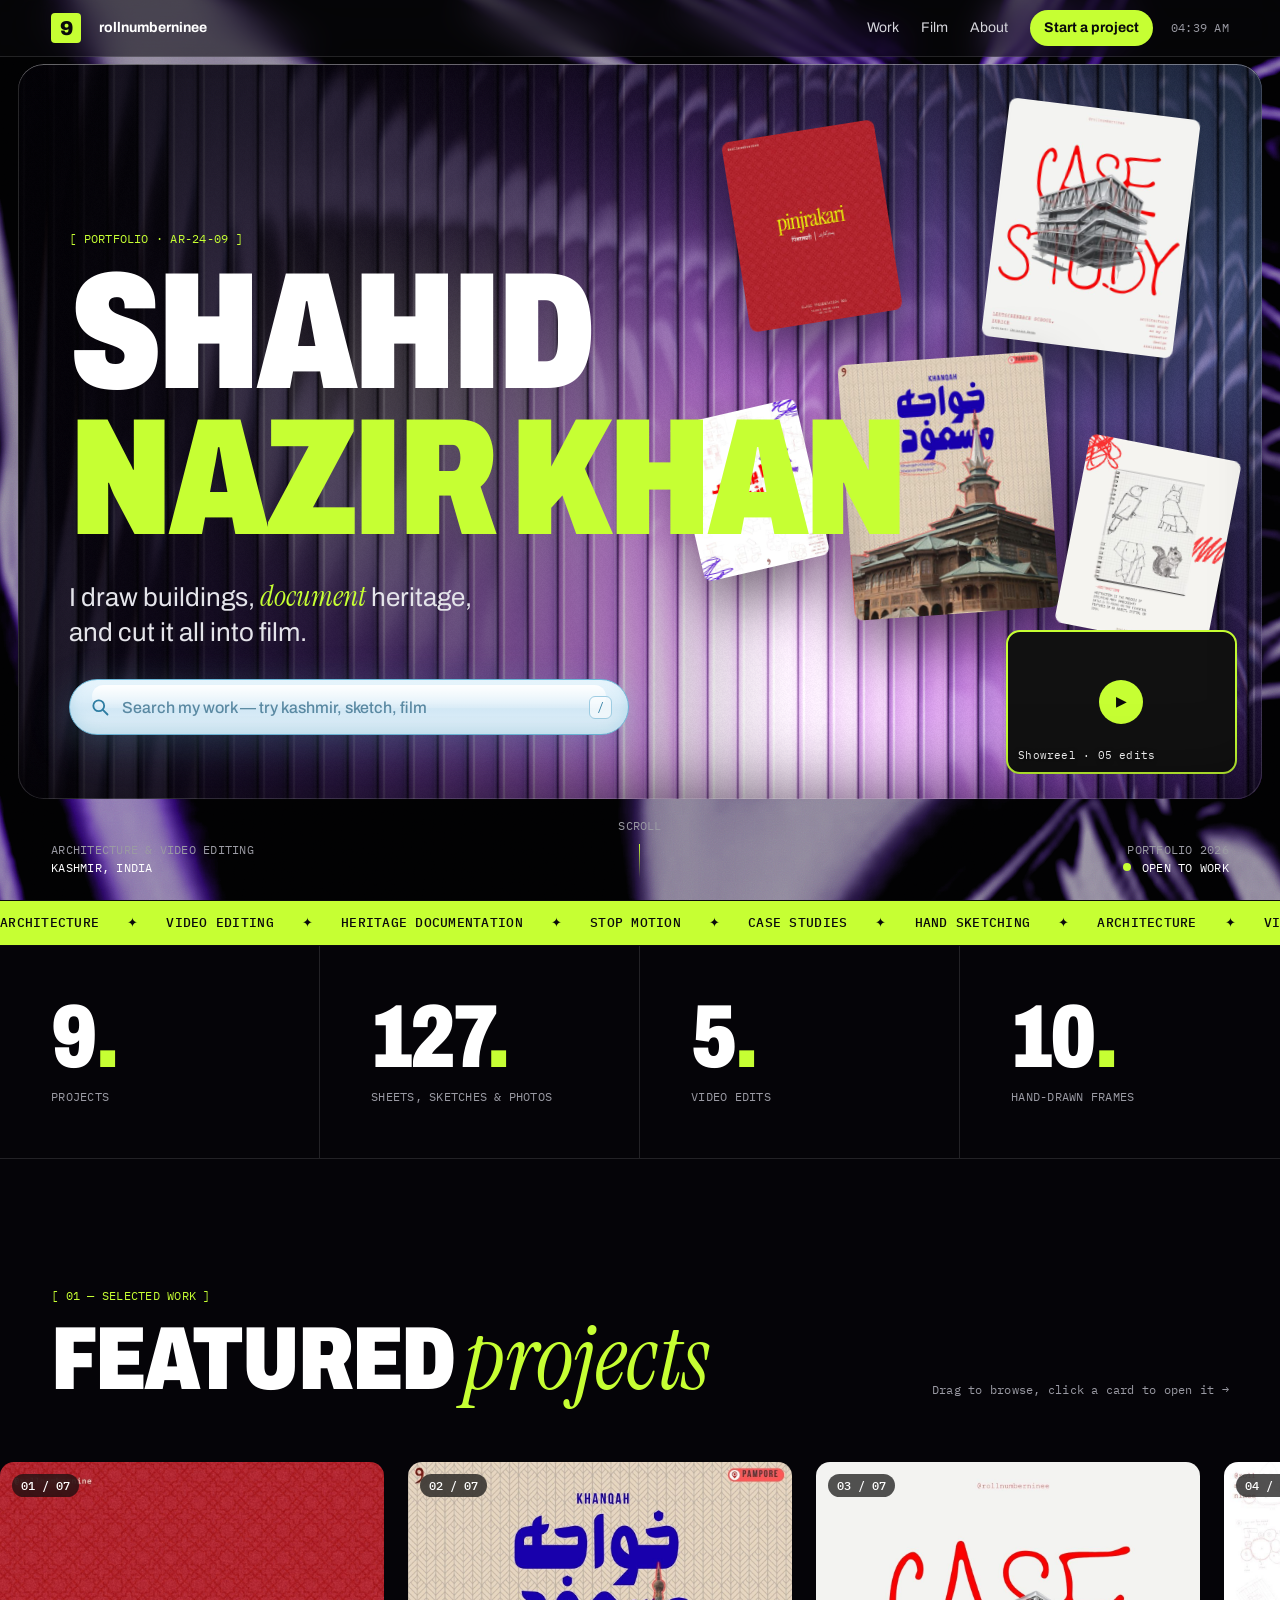
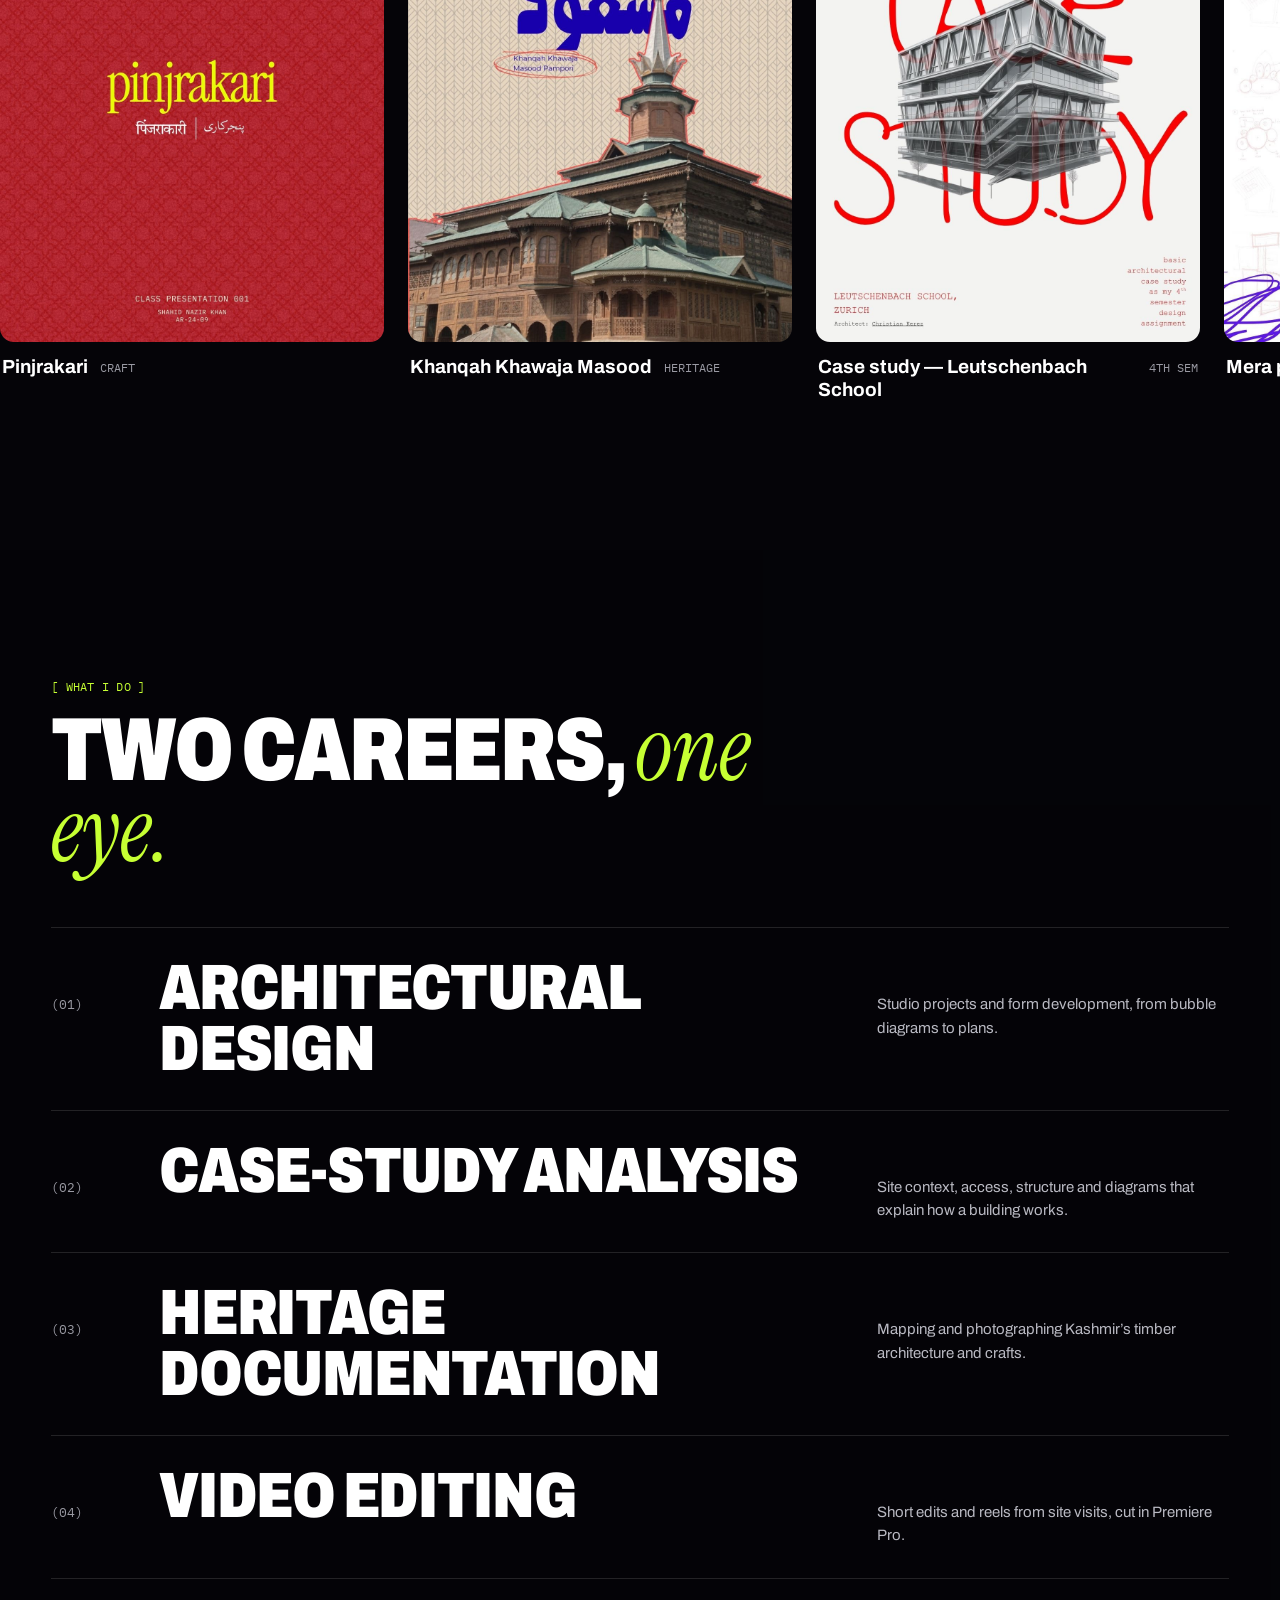
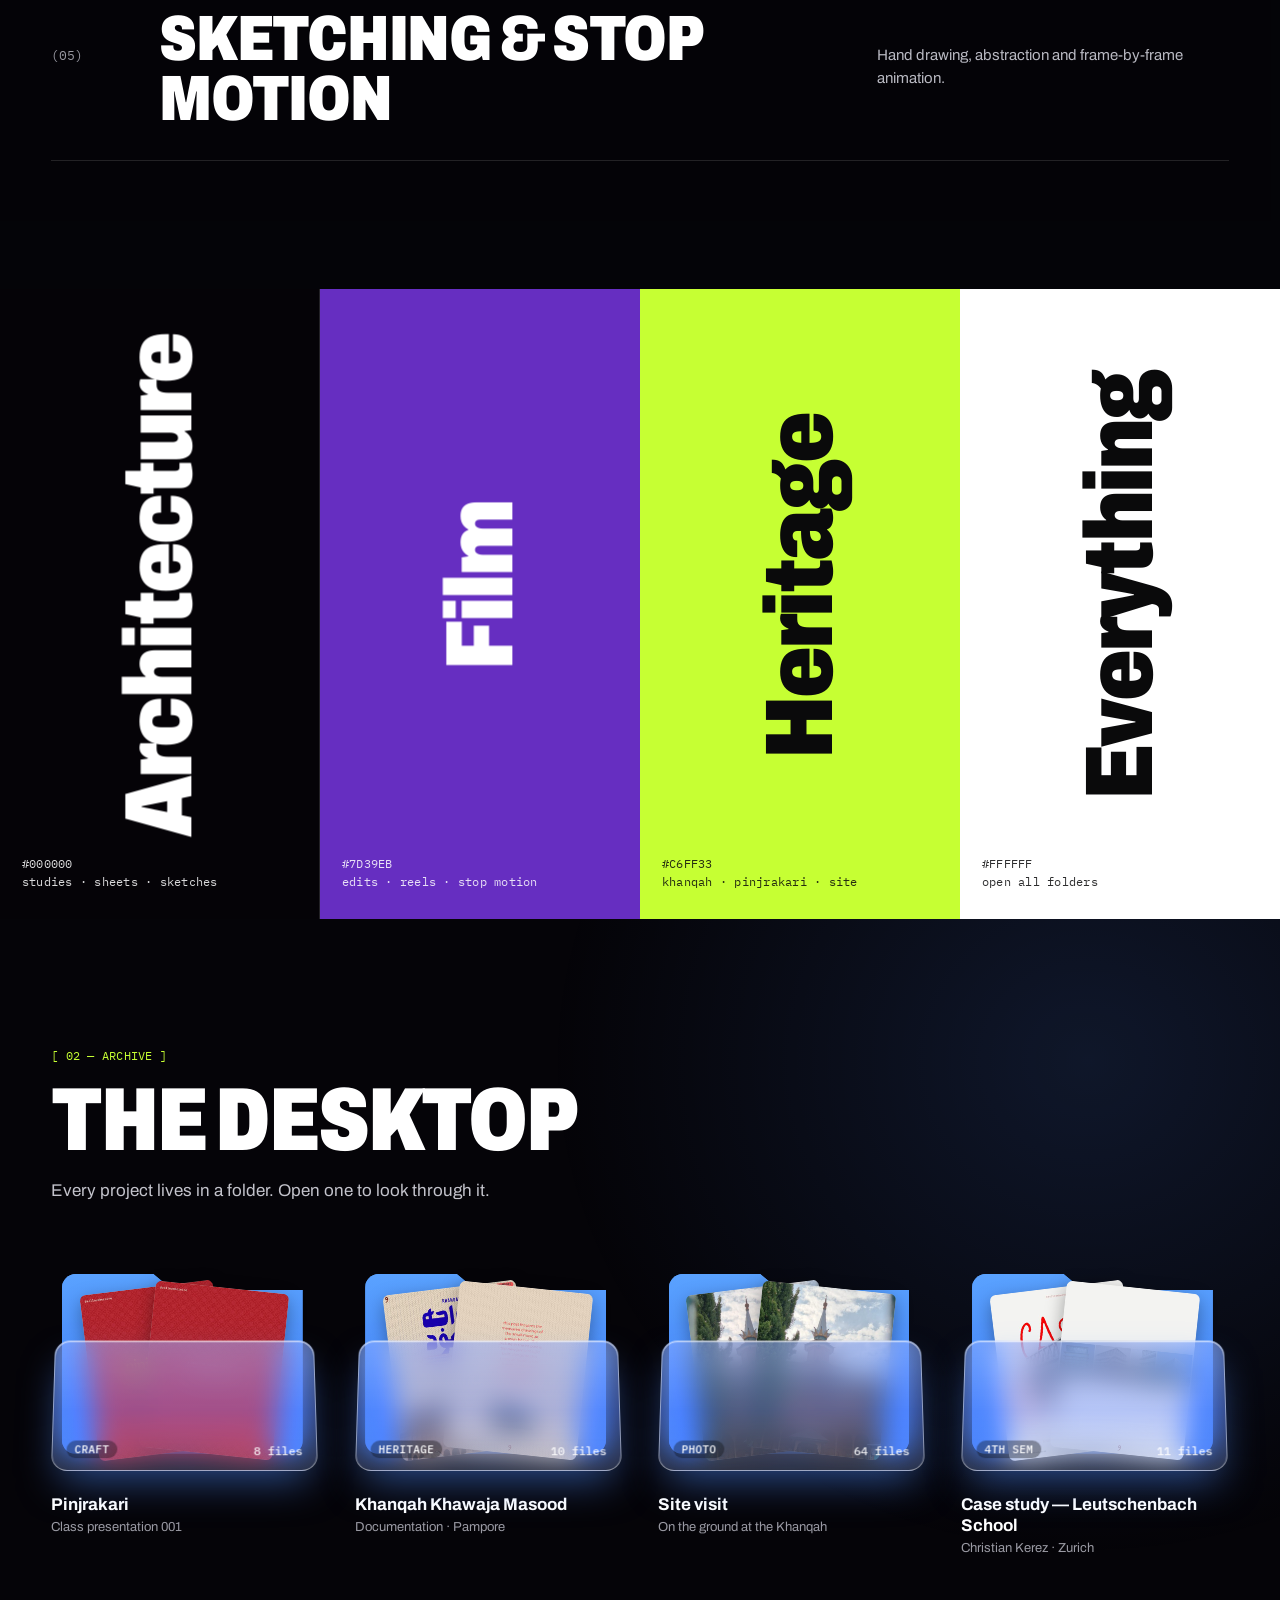
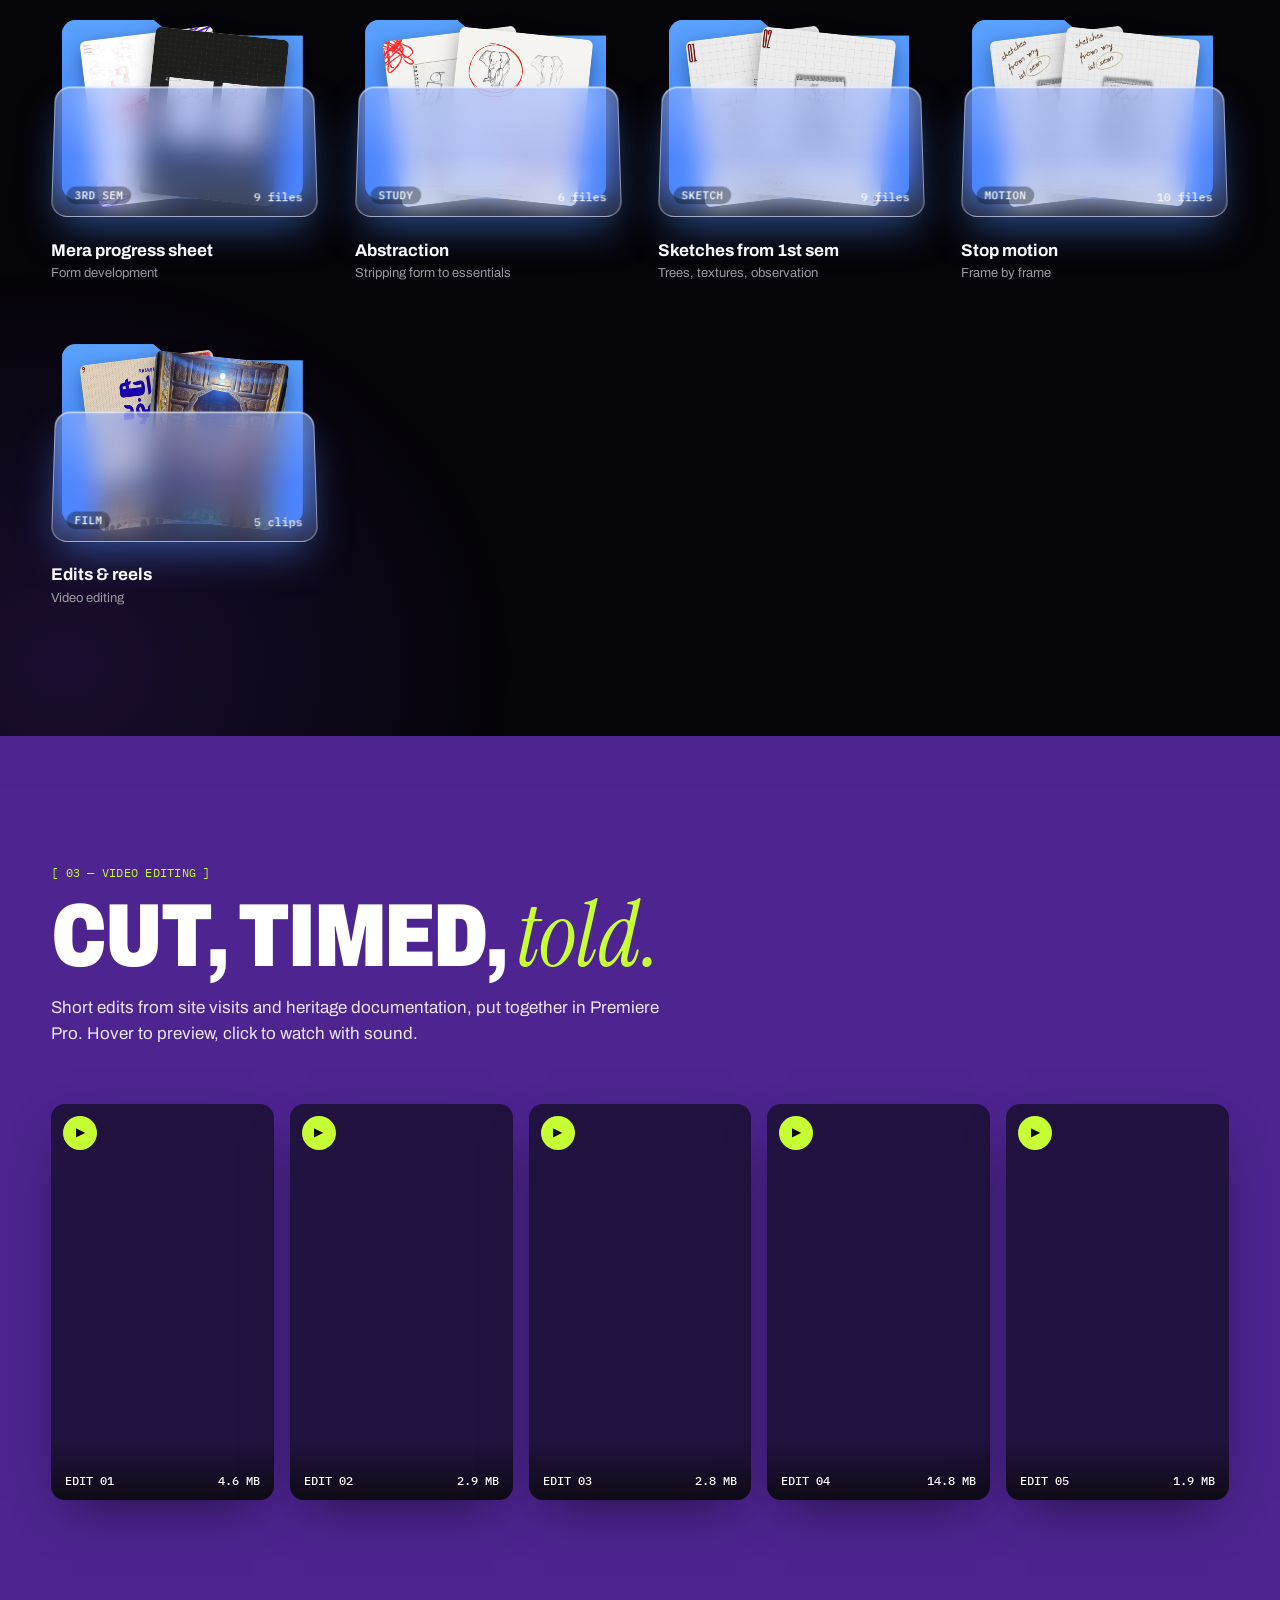
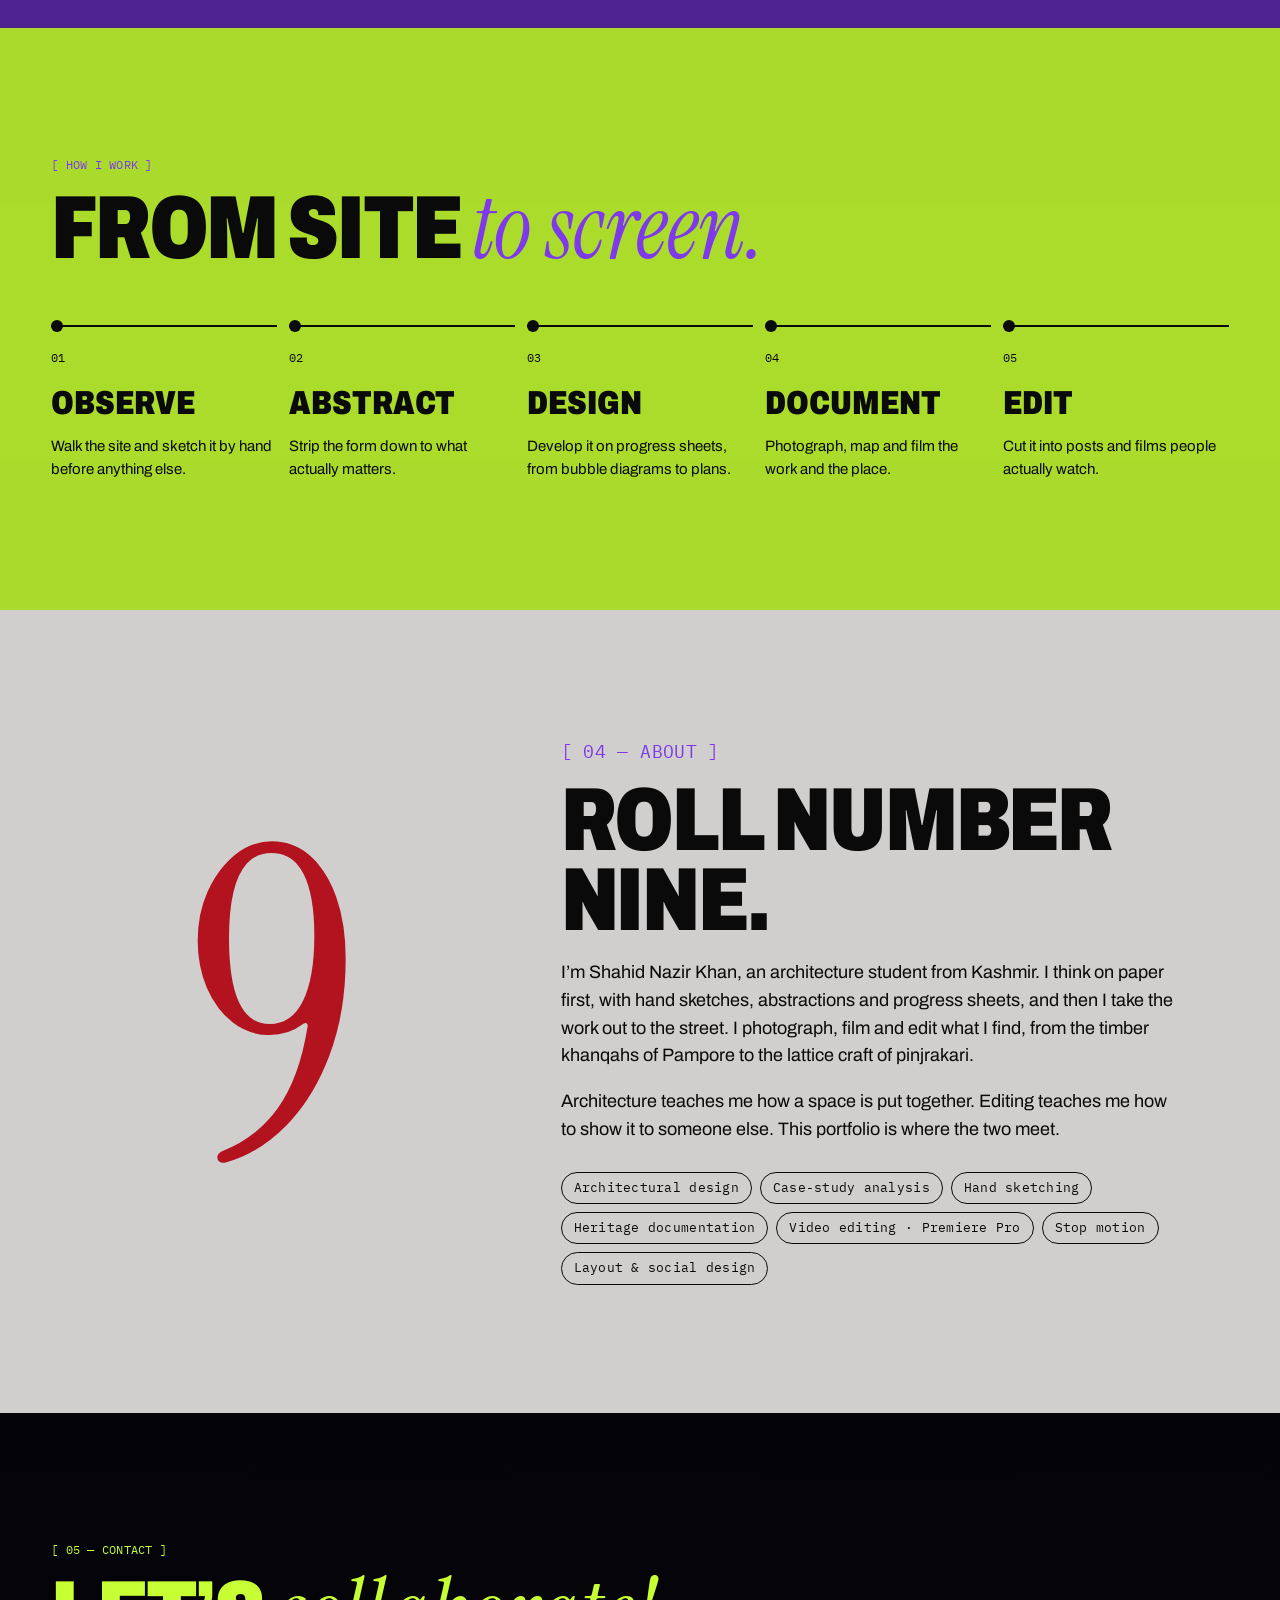
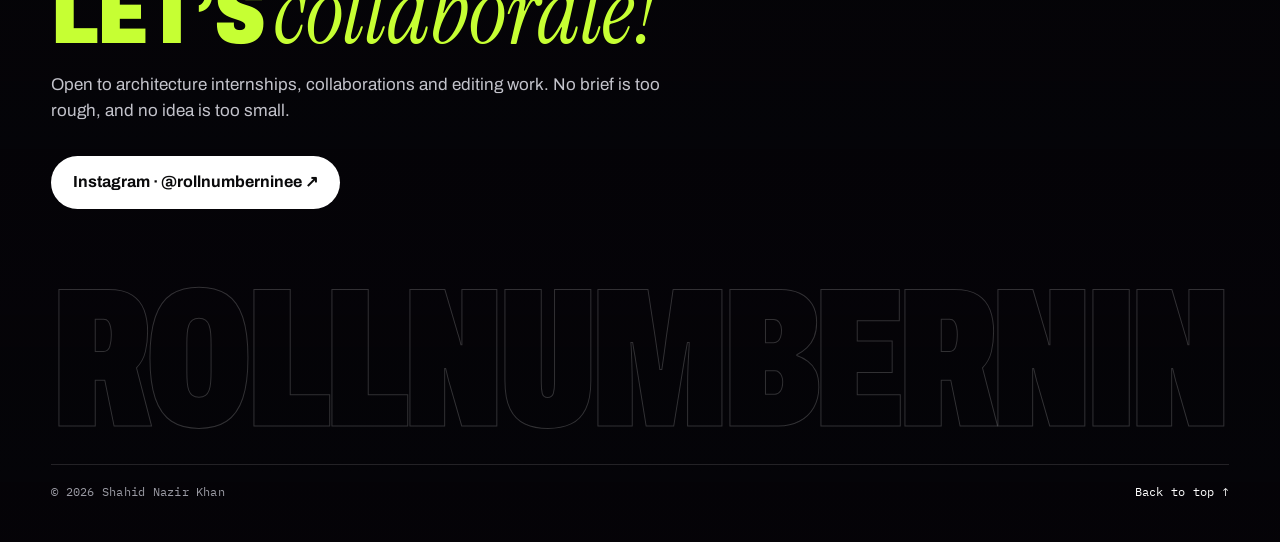
==== index.html @ 913fc624 "Site-wide black plastic background, palette-graded, blurs on scroll; refracted in hero glass" ====
<!doctype html>
<html lang="en">
<head>
<meta charset="utf-8">
<meta name="viewport" content="width=device-width, initial-scale=1, viewport-fit=cover">
<title>Shahid Nazir Khan — Architecture &amp; Film</title>
<meta name="description" content="Portfolio of Shahid Nazir Khan (@rollnumberninee): architecture student and video editor from Kashmir.">
<link rel="preconnect" href="https://fonts.googleapis.com">
<link rel="preconnect" href="https://fonts.gstatic.com" crossorigin>
<link href="https://fonts.googleapis.com/css2?family=Archivo:wdth,wght@62..125,400..900&family=IBM+Plex+Mono:wght@400;500&family=Instrument+Serif:ital@0;1&display=swap" rel="stylesheet">
<link rel="stylesheet" href="styles.css">
</head>
<body>

<!-- fixed site background: black plastic texture, sharp at the top, blurred as you scroll -->
<div class="site-bg" aria-hidden="true">
  <div class="bg-layer bg-sharp"></div>
  <div class="bg-layer bg-soft"></div>
  <div class="bg-tint"></div>
  <div class="bg-dim"></div>
  <div class="bg-grain"></div>
</div>

<!-- ───────── menubar ───────── -->
<header class="menubar">
  <a href="#top" class="mark" aria-label="Home">9</a>
  <span class="menubar-name">rollnumberninee</span>
  <nav>
    <a href="#selected" class="roll" data-t="Work"><span>Work</span></a>
    <a href="#film" class="roll" data-t="Film"><span>Film</span></a>
    <a href="#about" class="roll" data-t="About"><span>About</span></a>
    <a href="#contact" class="cta">Start a project</a>
  </nav>
  <span class="menubar-clock mono" id="clock" aria-hidden="true"></span>
</header>

<!-- ───────── hero ───────── -->
<section class="hero" id="top">
  <div class="hero-frame">
    <canvas class="hero-glass" id="glass" aria-hidden="true"></canvas>
    <div class="hero-shade"></div>

    <!-- floating work, after studio loop's collage -->
    <div class="floaters" id="floaters" aria-hidden="true">
      <img class="fl fl-1" data-depth="18" src="assets/pinjrakari/pinjrakari-01-t.jpg" alt="">
      <img class="fl fl-2" data-depth="32" src="assets/casestudy/casestudy-01-t.jpg" alt="">
      <img class="fl fl-3" data-depth="12" src="assets/khanqah/khanqah-01-t.jpg" alt="">
      <img class="fl fl-4" data-depth="26" src="assets/abstraction/abstraction-01-t.jpg" alt="">
      <img class="fl fl-5" data-depth="40" src="assets/progress/progress-01-t.jpg" alt="">
    </div>

    <div class="hero-inner">
      <p class="mono kicker">[ Portfolio · AR-24-09 ]</p>
      <h1 class="hero-name">
        <span class="line"><span>Shahid</span></span>
        <span class="line"><span>Nazir Khan</span></span>
      </h1>
      <p class="hero-role">
        I draw buildings, <em>document</em> heritage,<br>
        and cut it all into film.
      </p>
      <form class="search" id="search" role="search" autocomplete="off">
        <svg viewBox="0 0 24 24" aria-hidden="true"><circle cx="10.5" cy="10.5" r="6.5"/><path d="M15.5 15.5 21 21"/></svg>
        <input id="q" type="search" placeholder="Search my work — try kashmir, sketch, film" aria-label="Search projects">
        <kbd class="mono">/</kbd>
      </form>
    </div>

    <!-- showreel card, after daylight's hero video thumb -->
    <button class="showreel" id="showreel" aria-label="Play showreel">
      <video src="assets/video/reel-01.mp4#t=1" muted loop playsinline autoplay preload="metadata"></video>
      <span class="showreel-play">▶</span>
      <span class="showreel-label mono">Showreel · 05 edits</span>
    </button>
  </div>

  <!-- meta row, after hadiya's hero footer -->
  <div class="hero-meta mono">
    <div><span class="dim">Architecture &amp; video editing</span><br>Kashmir, India</div>
    <a href="#selected" class="scroll-line"><span>Scroll</span><i></i></a>
    <div class="right"><span class="dim">Portfolio 2026</span><br><b class="dot"></b> Open to work</div>
  </div>
</section>

<div class="ticker" aria-hidden="true">
  <div class="ticker-track mono">
    <span>Architecture</span><i>✦</i><span>Video editing</span><i>✦</i><span>Heritage documentation</span><i>✦</i><span>Stop motion</span><i>✦</i><span>Case studies</span><i>✦</i><span>Hand sketching</span><i>✦</i>
    <span>Architecture</span><i>✦</i><span>Video editing</span><i>✦</i><span>Heritage documentation</span><i>✦</i><span>Stop motion</span><i>✦</i><span>Case studies</span><i>✦</i><span>Hand sketching</span><i>✦</i>
  </div>
</div>

<!-- ───────── stats ───────── -->
<section class="stats" aria-label="In numbers">
  <div class="stat reveal"><b class="count" data-to="projects">0</b><span class="mono">projects</span></div>
  <div class="stat reveal"><b class="count" data-to="images">0</b><span class="mono">sheets, sketches &amp; photos</span></div>
  <div class="stat reveal"><b class="count" data-to="reels">0</b><span class="mono">video edits</span></div>
  <div class="stat reveal"><b class="count" data-to="frames">0</b><span class="mono">hand-drawn frames</span></div>
</section>

<!-- ───────── selected work (drag carousel) ───────── -->
<section class="selected" id="selected">
  <div class="section-head row">
    <div>
      <p class="mono kicker">[ 01 — Selected work ]</p>
      <h2>Featured <em>projects</em></h2>
    </div>
    <p class="mono hint">Drag to browse, click a card to open it →</p>
  </div>
  <div class="rail" id="rail"></div>
</section>

<!-- ───────── services (numbered list) ───────── -->
<section class="services" id="services">
  <div class="section-head">
    <p class="mono kicker">[ What I do ]</p>
    <h2>Two careers, <em>one eye.</em></h2>
  </div>
  <ol class="svc" id="svc"></ol>
  <img class="svc-preview" id="svcPreview" alt="" aria-hidden="true">
</section>

<!-- ───────── disciplines (palette band) ───────── -->
<section class="bands" aria-label="Browse by discipline">
  <button class="band band-black" data-filter="architecture">
    <span class="band-word">Architecture</span>
    <span class="band-meta mono">#000000<br>studies · sheets · sketches</span>
  </button>
  <button class="band band-violet" data-filter="film">
    <span class="band-word">Film</span>
    <span class="band-meta mono">#7D39EB<br>edits · reels · stop motion</span>
  </button>
  <button class="band band-lime" data-filter="kashmir">
    <span class="band-word">Heritage</span>
    <span class="band-meta mono">#C6FF33<br>khanqah · pinjrakari · site</span>
  </button>
  <button class="band band-white" data-filter="">
    <span class="band-word">Everything</span>
    <span class="band-meta mono">#FFFFFF<br>open all folders</span>
  </button>
</section>

<!-- ───────── work desktop ───────── -->
<section class="work" id="work">
  <div class="section-head">
    <p class="mono kicker">[ 02 — Archive ]</p>
    <h2>The desktop</h2>
    <p class="section-sub">Every project lives in a folder. Open one to look through it.</p>
    <p class="mono filter-state" id="filterState" hidden></p>
  </div>
  <div class="desktop" id="desktop"></div>
  <p class="empty mono" id="empty" hidden>No folder by that name. Try “kashmir”, “sketch” or “film”.</p>
</section>

<!-- ───────── film ───────── -->
<section class="film" id="film">
  <div class="section-head">
    <p class="mono kicker">[ 03 — Video editing ]</p>
    <h2>Cut, timed, <em>told.</em></h2>
    <p class="section-sub">Short edits from site visits and heritage documentation, put together in Premiere Pro. Hover to preview, click to watch with sound.</p>
  </div>
  <div class="reels" id="reels"></div>
</section>

<!-- ───────── process ───────── -->
<section class="process" aria-label="Process">
  <div class="section-head">
    <p class="mono kicker">[ How I work ]</p>
    <h2>From site <em>to screen.</em></h2>
  </div>
  <ol class="steps">
    <li class="reveal"><span class="mono">01</span><b>Observe</b><p>Walk the site and sketch it by hand before anything else.</p></li>
    <li class="reveal"><span class="mono">02</span><b>Abstract</b><p>Strip the form down to what actually matters.</p></li>
    <li class="reveal"><span class="mono">03</span><b>Design</b><p>Develop it on progress sheets, from bubble diagrams to plans.</p></li>
    <li class="reveal"><span class="mono">04</span><b>Document</b><p>Photograph, map and film the work and the place.</p></li>
    <li class="reveal"><span class="mono">05</span><b>Edit</b><p>Cut it into posts and films people actually watch.</p></li>
  </ol>
</section>

<!-- ───────── about ───────── -->
<section class="about" id="about">
  <div class="about-num" aria-hidden="true">9</div>
  <div class="about-body">
    <p class="mono kicker">[ 04 — About ]</p>
    <h2>Roll number nine.</h2>
    <p>I’m Shahid Nazir Khan, an architecture student from Kashmir. I think on paper first, with hand sketches, abstractions and progress sheets, and then I take the work out to the street. I photograph, film and edit what I find, from the timber khanqahs of Pampore to the lattice craft of pinjrakari.</p>
    <p>Architecture teaches me how a space is put together. Editing teaches me how to show it to someone else. This portfolio is where the two meet.</p>
    <ul class="skills mono">
      <li>Architectural design</li>
      <li>Case-study analysis</li>
      <li>Hand sketching</li>
      <li>Heritage documentation</li>
      <li>Video editing · Premiere Pro</li>
      <li>Stop motion</li>
      <li>Layout &amp; social design</li>
    </ul>
  </div>
</section>

<!-- ───────── contact ───────── -->
<footer class="contact" id="contact">
  <p class="mono kicker">[ 05 — Contact ]</p>
  <h2>Let’s <em>collaborate!</em></h2>
  <p class="section-sub">Open to architecture internships, collaborations and editing work. No brief is too rough, and no idea is too small.</p>
  <div class="contact-links">
    <a class="pill" href="https://instagram.com/rollnumberninee" target="_blank" rel="noopener">Instagram · @rollnumberninee ↗</a>
    <!-- add more, e.g. <a class="pill" href="mailto:you@example.com">you@example.com</a> -->
  </div>
  <div class="giant" aria-hidden="true">rollnumberninee</div>
  <div class="fine mono"><span>© <span id="year"></span> Shahid Nazir Khan</span><a href="#top">Back to top ↑</a></div>
</footer>

<!-- ───────── folder window ───────── -->
<div class="overlay" id="win" hidden>
  <div class="window" role="dialog" aria-modal="true" aria-labelledby="winTitle">
    <div class="titlebar">
      <span class="lights"><button class="light red" data-close aria-label="Close"></button><i class="light amber"></i><i class="light green"></i></span>
      <span class="mono path" id="winPath"></span>
      <button class="mono flip" id="flipBtn" hidden>▶ Play flipbook</button>
    </div>
    <div class="window-body">
      <header class="window-head">
        <h3 id="winTitle"></h3>
        <p id="winDesc"></p>
      </header>
      <div class="flipbook" id="flipbook" hidden><img alt=""></div>
      <div class="grid" id="winGrid"></div>
    </div>
  </div>
</div>

<!-- ───────── lightbox ───────── -->
<div class="lightbox" id="lb" hidden>
  <button class="lb-btn lb-close" data-close aria-label="Close">✕</button>
  <button class="lb-btn lb-prev" aria-label="Previous">←</button>
  <figure><div class="lb-media" id="lbMedia"></div><figcaption class="mono" id="lbCap"></figcaption></figure>
  <button class="lb-btn lb-next" aria-label="Next">→</button>
</div>

<script src="assets/manifest.js"></script>
<script src="app.js"></script>
<script src="cursor.js"></script>
<script src="assets/bg/plastic-tex.js"></script>
<script src="glass.js"></script>
</body>
</html>
---- styles.css ----
/* palette from the reference sheet: black · violet · lime · white */
:root {
  --black: #0a0a0b;
  --ink: #141416;
  --violet: #7d39eb;
  --violet-soft: #a77bff;
  --lime: #c6ff33;
  --white: #ffffff;
  --paper: #f3f2ef;
  --muted: #9a9aa3;
  --line: rgba(255, 255, 255, .12);
  --glass-blue: #4f8dff;

  --display: "Archivo", "Helvetica Neue", Arial, sans-serif;
  --mono: "IBM Plex Mono", ui-monospace, Consolas, monospace;
  --serif: "Instrument Serif", Georgia, serif;

  --gutter: clamp(16px, 4vw, 56px);
  color-scheme: dark;
}

* { box-sizing: border-box; }
html { scroll-behavior: smooth; }
body {
  margin: 0;
  background: #050408;
  color: var(--white);
  font: 16px/1.55 var(--display);
  -webkit-font-smoothing: antialiased;
}
img, video { max-width: 100%; display: block; }
a { color: inherit; }
button { font: inherit; color: inherit; cursor: pointer; }
[hidden] { display: none !important; }
.mono { font-family: var(--mono); letter-spacing: .02em; }
em { font-family: var(--serif); font-style: italic; font-weight: 400; }
:focus-visible { outline: 2px solid var(--lime); outline-offset: 3px; }

.kicker { font-size: 12px; text-transform: uppercase; color: var(--lime); margin: 0 0 14px; }

/* ── fixed site background ── */
.site-bg { position: fixed; inset: 0; z-index: -1; overflow: hidden; background: #050408; }
.bg-layer {
  position: absolute; inset: -48px;               /* bleed so the blur has no hard edges */
  background: url("assets/bg/plastic.jpg") center / cover no-repeat;
}
.bg-sharp { filter: grayscale(1) contrast(1.18) brightness(.8); }
.bg-soft {
  filter: grayscale(1) contrast(1.1) brightness(.68) blur(16px);
  transform: scale(1.05);
  opacity: var(--bg-blur, 0);
}
/* palette grade: tints the plastic's highlights violet, with a hint of lime; black stays black */
.bg-tint {
  position: absolute; inset: 0; mix-blend-mode: color;
  background:
    radial-gradient(55% 55% at 82% 18%, rgba(125,57,235,.95), transparent 72%),
    radial-gradient(60% 55% at 8% 88%, rgba(125,57,235,.8), transparent 72%),
    radial-gradient(32% 28% at 58% 62%, rgba(198,255,51,.55), transparent 70%),
    linear-gradient(rgba(125,57,235,.35), rgba(125,57,235,.35));
}
.bg-dim { position: absolute; inset: 0; background: #050408; opacity: calc(.28 + var(--bg-blur, 0) * .22); }
.bg-grain {
  position: absolute; inset: 0; opacity: .1; mix-blend-mode: overlay;
  background-image: url("data:image/svg+xml,%3Csvg xmlns='http://www.w3.org/2000/svg' width='180' height='180'%3E%3Cfilter id='n'%3E%3CfeTurbulence type='fractalNoise' baseFrequency='.9' numOctaves='2' stitchTiles='stitch'/%3E%3C/filter%3E%3Crect width='100%25' height='100%25' filter='url(%23n)'/%3E%3C/svg%3E");
}

/* ── menubar ── */
.menubar {
  position: fixed; inset: 0 0 auto 0; z-index: 50;
  display: flex; align-items: center; gap: 18px;
  padding: calc(10px + env(safe-area-inset-top, 0px)) var(--gutter) 10px;
  background: rgba(10, 10, 11, .55);
  backdrop-filter: blur(18px) saturate(1.4);
  -webkit-backdrop-filter: blur(18px) saturate(1.4);
  border-bottom: 1px solid var(--line);
  font-size: 14px;
}
.mark {
  width: 30px; height: 30px; display: grid; place-items: center;
  background: var(--lime); color: var(--black);
  font: 900 20px/1 var(--display); text-decoration: none; border-radius: 4px;
}
.menubar-name { font-weight: 700; }
.menubar nav { display: flex; align-items: center; gap: 22px; margin-left: auto; }
.menubar nav a { text-decoration: none; color: #d6d6dc; }
/* letter-roll hover: the label slides up and a copy rolls in from below */
.roll { position: relative; display: inline-block; overflow: hidden; height: 1.3em; line-height: 1.3em; }
.roll span, .roll::after { display: block; transition: transform .45s cubic-bezier(.7,0,.2,1); }
.roll::after { content: attr(data-t); position: absolute; left: 0; top: 100%; color: var(--lime); }
.roll:hover span, .roll:hover::after { transform: translateY(-100%); }
.menubar nav .cta {
  padding: 7px 14px; border-radius: 999px; background: var(--lime); color: var(--black);
  font-weight: 700; transition: background .2s, transform .2s;
}
.menubar nav .cta:hover { background: var(--white); transform: translateY(-1px); }
.menubar-clock { font-size: 12px; color: var(--muted); min-width: 4.5em; text-align: right; }
@media (max-width: 640px) {
  .menubar-name, .menubar-clock { display: none; }
  .menubar nav { gap: 14px; }
}

/* ── hero ── */
.hero {
  position: relative; display: flex; flex-direction: column;
  min-height: min(100svh, 1000px);
  padding: calc(64px + env(safe-area-inset-top, 0px)) clamp(10px, 1.4vw, 20px) 0;
}
/* inset rounded frame, after daylight */
.hero-frame {
  position: relative; flex: 1; overflow: hidden; border-radius: clamp(14px, 2vw, 26px);
  display: grid; align-items: end;
  padding: clamp(28px, 5vw, 72px) clamp(18px, 4vw, 56px);
  min-height: 560px;
  /* fallback when WebGL is unavailable: flutes over a violet bloom */
  background:
    repeating-linear-gradient(90deg, rgba(255,255,255,.07) 0 2px, transparent 2px 26px, rgba(0,0,0,.35) 28px 30px),
    radial-gradient(45% 30% at 70% 100%, #ffe9ff 0%, #ff6fd6 25%, transparent 70%),
    radial-gradient(70% 75% at 70% 108%, #7d39eb 0%, rgba(125,57,235,.4) 45%, transparent 75%),
    #050408;
}
.hero-frame::after {             /* glass pane edge */
  content: ""; position: absolute; inset: 0; border-radius: inherit; pointer-events: none;
  box-shadow: inset 0 0 0 1px rgba(255,255,255,.14), inset 0 1px 0 rgba(255,255,255,.28), inset 0 -40px 80px -40px rgba(0,0,0,.6);
}
.hero-glass { position: absolute; inset: 0; width: 100%; height: 100%; display: block; }
.hero-shade {                    /* keeps the name legible on the left */
  position: absolute; inset: 0; pointer-events: none;
  background:
    linear-gradient(90deg, rgba(5,4,8,.72) 0%, rgba(5,4,8,.4) 38%, rgba(5,4,8,0) 62%),
    linear-gradient(180deg, rgba(5,4,8,.25) 0%, rgba(5,4,8,0) 30%);
}
.hero-inner { position: relative; max-width: 1200px; }
.hero-name {
  margin: 0;
  font-weight: 900; font-stretch: 75%;
  font-size: clamp(56px, 13vw, 200px);
  line-height: .84; letter-spacing: -.03em; text-transform: uppercase;
}
.hero-name .line { display: block; overflow: hidden; padding-bottom: .04em; }
.hero-name .line > span { display: block; animation: lineUp 1s cubic-bezier(.2,.8,.2,1) both; }
.hero-name .line:last-child > span { color: var(--lime); animation-delay: .12s; }
@keyframes lineUp { from { transform: translateY(105%); } }
.hero-role { max-width: 34em; font-size: clamp(18px, 2.2vw, 26px); line-height: 1.3; color: #e4e4ea; margin: 22px 0 30px; animation: fade 1s .35s both; }
.hero-role em { color: var(--lime); font-size: 1.12em; }
.hero .search { animation: fade 1s .5s both; }

/* floating cards with mouse parallax, after studio loop */
.floaters { position: absolute; inset: 0; pointer-events: none; }
.fl {
  position: absolute; width: clamp(110px, 12vw, 190px); height: auto; border-radius: 8px;
  box-shadow: 0 24px 60px rgba(0,0,0,.5);
  transform: translate3d(var(--x, 0px), var(--y, 0px), 0) rotate(var(--r));
  transition: transform .9s cubic-bezier(.2,.8,.2,1);
  animation: floatIn 1.2s cubic-bezier(.2,.8,.2,1) both;
}
@keyframes floatIn { from { opacity: 0; translate: 0 60px; } }
.fl-1 { --r: -9deg; right: 30%; top: 9%;  animation-delay: .2s; }
.fl-2 { --r: 7deg;  right: 6%;  top: 6%;  animation-delay: .3s; width: clamp(130px, 15vw, 230px); }
.fl-3 { --r: -4deg; right: 17%; top: 40%; animation-delay: .4s; width: clamp(140px, 16vw, 250px); }
.fl-4 { --r: 11deg; right: 3%;  top: 52%; animation-delay: .5s; }
.fl-5 { --r: -13deg; right: 36%; top: 47%; animation-delay: .6s; width: clamp(90px, 10vw, 160px); }
@media (max-width: 900px) {
  .fl { width: 96px !important; opacity: .85; }
  .fl-1 { right: 42%; top: 6%; } .fl-2 { right: 6%; top: 4%; } .fl-3 { right: 22%; top: 18%; }
  .fl-4, .fl-5 { display: none; }
}

/* showreel thumb, after daylight */
.showreel {
  position: absolute; right: clamp(14px, 2vw, 28px); bottom: clamp(14px, 2vw, 28px);
  width: clamp(150px, 18vw, 260px); aspect-ratio: 16 / 10; padding: 0; overflow: hidden;
  border: 2px solid var(--lime); border-radius: 14px; background: #111;
  transition: transform .35s cubic-bezier(.2,.8,.2,1);
}
.showreel:hover { transform: scale(1.04); }
.showreel video { width: 100%; height: 100%; object-fit: cover; }
.showreel-play {
  position: absolute; inset: 0; margin: auto; width: 44px; height: 44px; border-radius: 50%;
  display: grid; place-items: center; background: var(--lime); color: var(--black); font-size: 14px;
}
.showreel-label { position: absolute; left: 10px; bottom: 8px; font-size: 11px; text-shadow: 0 1px 6px #000; }
@media (max-width: 900px) { .showreel { display: none; } }

/* meta row under the frame, after hadiya */
.hero-meta {
  display: grid; grid-template-columns: 1fr auto 1fr; align-items: end; gap: 16px;
  padding: 18px clamp(8px, 2.6vw, 36px) 22px; font-size: 12px; text-transform: uppercase;
}
.hero-meta .dim { color: var(--muted); }
.hero-meta .right { text-align: right; }
.dot { display: inline-block; width: 8px; height: 8px; border-radius: 50%; background: var(--lime); box-shadow: 0 0 0 0 rgba(198,255,51,.7); animation: pulse 2s infinite; vertical-align: 1px; margin-right: 4px; }
@keyframes pulse { 70% { box-shadow: 0 0 0 10px rgba(198,255,51,0); } 100% { box-shadow: 0 0 0 0 rgba(198,255,51,0); } }
.scroll-line { display: grid; justify-items: center; gap: 8px; color: var(--muted); text-decoration: none; }
.scroll-line i { width: 1px; height: 34px; background: linear-gradient(var(--lime), transparent); animation: drip 1.8s infinite; transform-origin: top; }
@keyframes drip { 0% { transform: scaleY(0); } 60% { transform: scaleY(1); } 100% { transform: scaleY(1); opacity: 0; } }
@media (max-width: 560px) { .scroll-line { display: none; } .hero-meta { grid-template-columns: 1fr 1fr; } }

/* glossy pill search, after the aqua-style reference */
.search {
  position: relative; display: flex; align-items: center; gap: 10px;
  width: min(560px, 100%); height: 56px; padding: 0 16px 0 20px;
  border-radius: 999px;
  border: 1.5px solid #6cb8d9;
  background: linear-gradient(180deg, #eaf6fd 0%, #d3e9f6 55%, #e6f3fb 100%);
  box-shadow: inset 0 -6px 12px rgba(108, 184, 217, .25), 0 10px 40px rgba(108, 184, 217, .25);
}
.search::before {               /* top gloss highlight */
  content: ""; position: absolute; left: 22px; right: 22px; top: 5px; height: 42%;
  border-radius: 999px;
  background: linear-gradient(180deg, rgba(255,255,255,.95), rgba(255,255,255,.15));
  pointer-events: none;
}
.search svg { position: relative; width: 20px; height: 20px; fill: none; stroke: #2f7ea3; stroke-width: 2.2; stroke-linecap: round; flex: none; }
.search input {
  position: relative; flex: 1; min-width: 0; height: 100%;
  border: 0; background: transparent; outline: none;
  font: 500 16px var(--display); color: #10344a;
}
.search input::placeholder { color: #5b8aa3; }
.search input::-webkit-search-cancel-button { filter: hue-rotate(160deg); }
.search kbd {
  position: relative; font-size: 12px; color: #2f7ea3;
  border: 1px solid #9fcde3; border-radius: 6px; padding: 1px 7px; background: rgba(255,255,255,.6);
}
@media (max-width: 640px) { .search kbd { display: none; } }

/* ── ticker ── */
.ticker { overflow: hidden; background: var(--lime); color: var(--black); border-block: 1px solid var(--black); }
.ticker-track {
  display: flex; gap: 28px; width: max-content; padding: 12px 0;
  font-size: 13px; text-transform: uppercase; font-weight: 500;
  animation: tick 38s linear infinite;
}
.ticker-track i { font-style: normal; }
@keyframes tick { to { transform: translateX(-50%); } }

/* ── palette bands ── */
.bands { display: grid; grid-template-columns: repeat(4, 1fr); }
.bands .band { height: clamp(420px, 70vh, 720px); }
.band {
  position: relative; border: 0; padding: 28px 22px; text-align: left;
  display: flex; flex-direction: column; justify-content: space-between; align-items: flex-start;
  min-height: 420px; overflow: hidden; transition: flex .4s, filter .3s;
}
.band-word {
  writing-mode: vertical-rl; transform: rotate(180deg);
  font-weight: 900; font-stretch: 80%; letter-spacing: -.03em;
  font-size: clamp(56px, 7.5vw, 128px); line-height: .9;
  align-self: center; margin-top: auto; margin-bottom: auto;
  transition: transform .5s cubic-bezier(.2,.8,.2,1);
}
.band:hover .band-word { transform: rotate(180deg) translateY(-14px); }
.band-meta { font-size: 12px; line-height: 1.5; opacity: .85; }
.band-black  { background: rgba(5,4,8,.4); color: var(--white); border-right: 1px solid var(--line); }
.band-violet { background: rgba(125,57,235,.82); color: var(--white); }
.band-lime   { background: var(--lime); color: var(--black); }
.band-white  { background: var(--white); color: var(--black); }
@media (max-width: 760px) {
  .bands { grid-template-columns: 1fr 1fr; }
  .bands .band { height: auto; min-height: 260px; }
  .band-word { font-size: clamp(40px, 12vw, 72px); }
}

/* ── section heads ── */
.section-head { max-width: 760px; margin-bottom: clamp(32px, 5vw, 56px); }
.section-head h2, .about h2, .contact h2 {
  margin: 0; font-weight: 900; font-stretch: 78%; text-transform: uppercase;
  font-size: clamp(44px, 7vw, 96px); line-height: .9; letter-spacing: -.025em;
}
.section-head h2 em, .contact h2 em { text-transform: none; color: var(--lime); letter-spacing: 0; }
.section-sub { color: #c3c3cb; max-width: 36em; margin: 18px 0 0; font-size: 17px; }
.filter-state { margin-top: 14px; font-size: 13px; color: var(--lime); }
.filter-state button { border: 0; background: none; text-decoration: underline; color: var(--white); padding: 0 0 0 6px; }

/* ── desktop of folders ── */
.work {
  padding: clamp(72px, 10vw, 140px) var(--gutter);
  background:
    radial-gradient(60% 50% at 85% 10%, rgba(79,141,255,.14), transparent 70%),
    radial-gradient(50% 40% at 5% 95%, rgba(125,57,235,.18), transparent 70%);
}
.desktop {
  display: grid; gap: clamp(28px, 4vw, 48px) clamp(16px, 3vw, 36px);
  grid-template-columns: repeat(auto-fill, minmax(min(220px, 100%), 1fr));
}
@media (max-width: 560px) { .desktop { grid-template-columns: 1fr 1fr; } .f-label strong { font-size: 15px; } }
.folder {
  border: 0; background: none; padding: 0; text-align: left;
  display: flex; flex-direction: column; gap: 14px;
  animation: rise .6s both cubic-bezier(.2,.8,.2,1);
}
@keyframes rise { from { opacity: 0; transform: translateY(18px); } }
.f-icon { position: relative; aspect-ratio: 1.22; width: 100%; }
.f-back {
  position: absolute; inset: 6% 6% 12% 4%;
  background: linear-gradient(180deg, #5aa2ff, #3a76f5);
  border-radius: 14px;
  clip-path: polygon(0 8%, 0 0, 38% 0, 46% 9%, 100% 9%, 100% 100%, 0 100%);
}
.f-back::before { content: ""; position: absolute; inset: 0; border-radius: inherit; background: inherit; }
.f-paper {
  position: absolute; width: 50%; aspect-ratio: .8; top: 12%;
  border-radius: 6px; background: var(--paper) center/cover no-repeat;
  box-shadow: 0 6px 18px rgba(0,0,0,.35);
  transition: transform .45s cubic-bezier(.2,.8,.2,1);
}
.f-paper.p1 { left: 14%; transform: rotate(-7deg); }
.f-paper.p2 { right: 14%; transform: rotate(6deg); }
.folder:hover .f-paper.p1, .folder:focus-visible .f-paper.p1 { transform: translate(-6%, -18%) rotate(-12deg); }
.folder:hover .f-paper.p2, .folder:focus-visible .f-paper.p2 { transform: translate(6%, -22%) rotate(10deg); }
.f-front {
  position: absolute; left: 0; right: 0; bottom: 4%; height: 62%;
  border-radius: 16px;
  background: linear-gradient(180deg, rgba(140,170,255,.55), rgba(105,140,255,.45) 55%, rgba(150,180,255,.25));
  border: 1px solid rgba(255,255,255,.45);
  backdrop-filter: blur(14px) saturate(1.3);
  -webkit-backdrop-filter: blur(14px) saturate(1.3);
  box-shadow: inset 0 1px 0 rgba(255,255,255,.6), 0 18px 40px -10px rgba(79,141,255,.55);
  transform: perspective(600px) rotateX(8deg); transform-origin: bottom;
  transition: transform .45s cubic-bezier(.2,.8,.2,1);
  display: flex; align-items: flex-end; justify-content: space-between; padding: 12px 14px;
}
.folder:hover .f-front { transform: perspective(600px) rotateX(18deg); }
.f-count { font: 500 12px var(--mono); color: rgba(255,255,255,.9); }
.f-tag { font: 500 11px var(--mono); text-transform: uppercase; padding: 2px 8px; border-radius: 999px; background: rgba(10,10,11,.35); }
.f-label strong { display: block; font-size: 17px; line-height: 1.25; }
.f-label span { display: block; font-size: 13px; color: var(--muted); margin-top: 2px; }
.folder.hit .f-label strong { color: var(--lime); }
.empty { color: var(--muted); }

/* ── film ── */
.film { padding: clamp(72px, 10vw, 140px) var(--gutter); background: rgba(125,57,235,.6); }
.film .kicker { color: var(--lime); }
.film .section-sub { color: #ece4ff; }
.film .section-head h2 em { color: var(--lime); }
.reels {
  display: grid; gap: 16px;
  grid-template-columns: repeat(auto-fill, minmax(min(200px, 100%), 1fr));
}
.reel {
  position: relative; aspect-ratio: 9 / 16; border-radius: 14px; overflow: hidden;
  border: 0; padding: 0; background: #22123f;
  box-shadow: 0 20px 50px -20px rgba(0,0,0,.6);
  transition: transform .35s cubic-bezier(.2,.8,.2,1);
}
.reel:hover { transform: translateY(-6px); }
.reel video { width: 100%; height: 100%; object-fit: cover; }
.reel-meta {
  position: absolute; left: 0; right: 0; bottom: 0; padding: 32px 14px 12px;
  display: flex; justify-content: space-between; align-items: end;
  background: linear-gradient(transparent, rgba(10,10,11,.8));
  font: 500 12px var(--mono); text-align: left;
}
.reel-play {
  position: absolute; top: 12px; left: 12px; width: 34px; height: 34px; border-radius: 50%;
  display: grid; place-items: center; background: var(--lime); color: var(--black); font-size: 12px;
}

/* ── about ── */
.about {
  display: grid; grid-template-columns: minmax(0, .8fr) minmax(0, 1.2fr); gap: clamp(24px, 5vw, 80px);
  align-items: center; padding: clamp(72px, 10vw, 140px) var(--gutter);
  background: rgba(243,242,239,.86); color: var(--black);   /* frosted paper over the plastic */
  backdrop-filter: blur(14px) saturate(1.2); -webkit-backdrop-filter: blur(14px) saturate(1.2);
}
.about .kicker { color: var(--violet); }
.about-num {
  font: 400 clamp(220px, 34vw, 520px)/.8 var(--serif); color: #b3121f; text-align: center;
}
.about-body p { font-size: 18px; max-width: 34em; }
.about h2 { margin-bottom: 18px; }
.skills { display: flex; flex-wrap: wrap; gap: 8px; padding: 0; margin: 28px 0 0; list-style: none; font-size: 13px; }
.skills li { border: 1px solid var(--black); border-radius: 999px; padding: 5px 12px; }
@media (max-width: 760px) {
  .about { grid-template-columns: 1fr; }
  .about-num { font-size: 200px; text-align: left; }
}

/* ── contact ── */
.contact {
  padding: clamp(72px, 10vw, 140px) var(--gutter) calc(40px + env(safe-area-inset-bottom, 0px));
  background: linear-gradient(transparent, rgba(5,4,8,.55));
}
.contact h2 { color: var(--lime); }
.contact-links { display: flex; flex-wrap: wrap; gap: 12px; margin: 32px 0 72px; }
.pill {
  text-decoration: none; padding: 14px 22px; border-radius: 999px;
  background: var(--white); color: var(--black); font-weight: 700;
  transition: background .2s;
}
.pill:hover { background: var(--lime); }
.fine { font-size: 12px; color: var(--muted); border-top: 1px solid var(--line); padding-top: 18px; margin: 0; }

/* ── folder window ── */
.overlay {
  position: fixed; inset: 0; z-index: 80;
  display: grid; place-items: center; padding: max(16px, env(safe-area-inset-top, 0px)) 16px 16px;
  background: rgba(5, 5, 8, .55);
  backdrop-filter: blur(8px); -webkit-backdrop-filter: blur(8px);
  animation: fade .2s both;
}
@keyframes fade { from { opacity: 0; } }
.window {
  width: min(1180px, 100%); height: min(88vh, 100%);
  display: flex; flex-direction: column;
  background: rgba(24, 24, 28, .92); border: 1px solid var(--line); border-radius: 16px;
  box-shadow: 0 40px 120px rgba(0,0,0,.6);
  overflow: hidden; animation: pop .3s both cubic-bezier(.2,.9,.25,1.1);
}
@keyframes pop { from { opacity: 0; transform: scale(.94) translateY(16px); } }
.titlebar {
  display: flex; align-items: center; gap: 14px; padding: 12px 16px;
  border-bottom: 1px solid var(--line); background: rgba(255,255,255,.03);
}
.lights { display: flex; gap: 8px; }
.light { width: 13px; height: 13px; border-radius: 50%; border: 0; padding: 0; display: block; }
.light.red { background: #ff5f57; }
.light.amber { background: #febc2e; }
.light.green { background: #28c840; }
.path { font-size: 12px; color: var(--muted); overflow: hidden; text-overflow: ellipsis; white-space: nowrap; }
.flip {
  margin-left: auto; font-size: 12px; border: 0; border-radius: 999px; padding: 6px 12px;
  background: var(--lime); color: var(--black);
}
.window-body { overflow-y: auto; padding: clamp(18px, 3vw, 32px); }
.window-head h3 { margin: 0; font-size: clamp(26px, 4vw, 44px); font-weight: 900; font-stretch: 80%; text-transform: uppercase; line-height: 1; }
.window-head p { color: #c3c3cb; margin: 10px 0 24px; max-width: 46em; }
.grid { columns: 4 200px; column-gap: 12px; }
.tile {
  display: block; width: 100%; margin: 0 0 12px; padding: 0; border: 0; border-radius: 8px;
  overflow: hidden; background: #222; break-inside: avoid;
}
.tile img { width: 100%; height: auto; transition: transform .4s, opacity .3s; }
.tile:hover img { transform: scale(1.03); }
.tile video { width: 100%; aspect-ratio: 9/16; object-fit: cover; }
.flipbook { display: grid; place-items: center; margin-bottom: 24px; }
.flipbook img { max-height: 62vh; width: auto; border-radius: 10px; }

/* ── lightbox ── */
.lightbox {
  position: fixed; inset: 0; z-index: 90; background: rgba(5,5,8,.94);
  display: grid; grid-template-columns: auto 1fr auto; align-items: center; gap: 8px;
  padding: 16px; animation: fade .2s both;
}
.lightbox figure { margin: 0; display: grid; place-items: center; gap: 12px; min-width: 0; }
.lb-media img, .lb-media video { max-height: 84vh; max-width: 100%; width: auto; border-radius: 6px; }
.lightbox figcaption { font-size: 12px; color: var(--muted); }
.lb-btn {
  width: 48px; height: 48px; border-radius: 50%; border: 1px solid var(--line);
  background: rgba(255,255,255,.06); font-size: 18px;
}
.lb-btn:hover { background: var(--lime); color: var(--black); }
.lb-close { position: absolute; top: max(16px, env(safe-area-inset-top, 0px)); right: 16px; }
@media (max-width: 640px) {
  .lightbox { grid-template-columns: 1fr 1fr; grid-template-rows: 1fr auto; }
  .lightbox figure { grid-column: 1 / -1; grid-row: 1; }
  .lb-prev { justify-self: end; } .lb-next { justify-self: start; }
}

/* ── scroll reveal ── */
.reveal { opacity: 0; transform: translateY(24px); transition: opacity .8s, transform .8s cubic-bezier(.2,.8,.2,1); }
.reveal.in { opacity: 1; transform: none; }

/* ── stats, after tharun ── */
.stats {
  display: grid; grid-template-columns: repeat(4, 1fr);
  border-bottom: 1px solid var(--line);
}
.stat { padding: clamp(28px, 4vw, 52px) var(--gutter); border-right: 1px solid var(--line); }
.stat:last-child { border-right: 0; }
.stat:nth-child(2) { transition-delay: .08s; } .stat:nth-child(3) { transition-delay: .16s; } .stat:nth-child(4) { transition-delay: .24s; }
.stat b { display: block; font-weight: 900; font-stretch: 75%; font-size: clamp(48px, 7vw, 104px); line-height: .9; letter-spacing: -.03em; }
.stat b::after { content: "."; color: var(--lime); }
.stat span { display: block; margin-top: 10px; font-size: 12px; text-transform: uppercase; color: var(--muted); }
@media (max-width: 760px) {
  .stats { grid-template-columns: 1fr 1fr; }
  .stat:nth-child(2) { border-right: 0; }
  .stat:nth-child(-n+2) { border-bottom: 1px solid var(--line); }
}

/* ── selected work rail, after hadiya ── */
.selected { padding: clamp(72px, 10vw, 140px) 0; overflow: hidden; }
.selected .section-head { padding: 0 var(--gutter); }
.section-head.row { max-width: none; display: flex; justify-content: space-between; align-items: end; gap: 20px; flex-wrap: wrap; }
.hint { font-size: 12px; color: var(--muted); margin: 0; }
.rail {
  display: flex; gap: clamp(14px, 2vw, 24px); overflow-x: auto; scrollbar-width: none;
  padding: 6px var(--gutter) 20px; cursor: grab; user-select: none;
  scroll-snap-type: x proximity;
}
.rail::-webkit-scrollbar { display: none; }
.rail.dragging { cursor: grabbing; scroll-snap-type: none; }
.rail.dragging .card { pointer-events: none; }
.card {
  flex: none; width: clamp(260px, 30vw, 420px); padding: 0; border: 0; background: none; text-align: left;
  scroll-snap-align: start; display: flex; flex-direction: column;
}
.card-img { display: block; position: relative; aspect-ratio: 4 / 5; border-radius: 14px; overflow: hidden; background: #1c1c20; }
.card-img img { width: 100%; height: 100%; object-fit: cover; transition: transform .8s cubic-bezier(.2,.8,.2,1); -webkit-user-drag: none; }
.card:hover .card-img img { transform: scale(1.05); }
.card-num {
  position: absolute; top: 12px; left: 12px; font: 500 12px var(--mono);
  background: rgba(10,10,11,.7); padding: 4px 9px; border-radius: 999px;
  backdrop-filter: blur(6px); -webkit-backdrop-filter: blur(6px);
}
.card-open {
  position: absolute; right: 12px; bottom: 12px; width: 46px; height: 46px; border-radius: 50%;
  display: grid; place-items: center; background: var(--lime); color: var(--black); font-size: 18px;
  transform: scale(0) rotate(-45deg); transition: transform .4s cubic-bezier(.2,.8,.2,1);
}
.card:hover .card-open { transform: scale(1) rotate(0); }
.card-meta { display: flex; justify-content: space-between; gap: 12px; padding: 14px 2px 0; }
.card-meta strong { font-size: 19px; line-height: 1.2; }
.card-meta span { font: 12px var(--mono); color: var(--muted); text-transform: uppercase; white-space: nowrap; padding-top: 4px; }

/* ── services list, after studio loop ── */
.services { position: relative; padding: clamp(72px, 10vw, 140px) var(--gutter); background: rgba(5,4,8,.3); }
.svc { list-style: none; margin: 0; padding: 0; border-top: 1px solid var(--line); }
.svc li { border-bottom: 1px solid var(--line); }
.svc button {
  width: 100%; display: grid; grid-template-columns: 5.5em 1fr minmax(0, 22em); gap: 20px; align-items: baseline;
  padding: clamp(18px, 2.6vw, 30px) 0; border: 0; background: none; text-align: left;
  transition: padding .4s cubic-bezier(.2,.8,.2,1), color .3s;
}
.svc .n { font: 13px var(--mono); color: var(--muted); }
.svc .t { font-weight: 900; font-stretch: 80%; text-transform: uppercase; font-size: clamp(28px, 5vw, 68px); line-height: .95; letter-spacing: -.02em; }
.svc .d { color: #b9b9c2; font-size: 15px; }
.svc button:hover { padding-left: 18px; color: var(--lime); }
.svc button:hover .n { color: var(--lime); }
@media (max-width: 760px) { .svc button { grid-template-columns: 3em 1fr; } .svc .d { grid-column: 2; } }
.svc-preview {
  position: fixed; left: 0; top: 0; z-index: 40; width: 240px; height: auto; border-radius: 10px;
  pointer-events: none; opacity: 0; box-shadow: 0 30px 70px rgba(0,0,0,.55);
  transform: translate(-50%, -50%) scale(.8) rotate(-4deg);
  transition: opacity .25s, transform .35s cubic-bezier(.2,.8,.2,1);
}
.svc-preview.on { opacity: 1; transform: translate(-50%, -50%) scale(1) rotate(-4deg); }
@media (hover: none) { .svc-preview { display: none; } }

/* ── process, after tharun ── */
.process { padding: clamp(72px, 10vw, 140px) var(--gutter); background: rgba(198,255,51,.86); color: var(--black); }
.process .kicker { color: var(--violet); }
.process .section-head h2 em { color: var(--violet); }
.steps { list-style: none; margin: 0; padding: 0; display: grid; grid-template-columns: repeat(5, 1fr); gap: 12px; counter-reset: s; }
.steps li { position: relative; border-top: 2px solid var(--black); padding-top: 18px; }
.steps li:nth-child(2) { transition-delay: .08s; } .steps li:nth-child(3) { transition-delay: .16s; }
.steps li:nth-child(4) { transition-delay: .24s; } .steps li:nth-child(5) { transition-delay: .32s; }
.steps li::before { content: ""; position: absolute; top: -7px; left: 0; width: 12px; height: 12px; border-radius: 50%; background: var(--black); }
.steps span { font-size: 12px; }
.steps b { display: block; font-weight: 900; font-stretch: 80%; text-transform: uppercase; font-size: clamp(24px, 2.6vw, 36px); margin: 8px 0 6px; }
.steps p { margin: 0; font-size: 15px; max-width: 18em; }
@media (max-width: 900px) { .steps { grid-template-columns: 1fr 1fr; row-gap: 32px; } }
@media (max-width: 480px) { .steps { grid-template-columns: 1fr; } }

/* ── contact additions ── */
.giant {
  font-weight: 900; font-stretch: 62%; text-transform: uppercase; letter-spacing: -.04em; line-height: .8;
  font-size: clamp(48px, 15.5vw, 260px); color: transparent; -webkit-text-stroke: 1px rgba(255,255,255,.18);
  white-space: nowrap; overflow: hidden; margin-bottom: 24px;
}
.fine { display: flex; justify-content: space-between; gap: 16px; flex-wrap: wrap; }
.fine a { text-decoration: none; color: var(--white); }
.fine a:hover { color: var(--lime); }

/* ── custom cursor + crystal trail ── */
html[data-custom-cursor], html[data-custom-cursor] * { cursor: none !important; }
.cur { position: fixed; left: 0; top: 0; z-index: 10000; pointer-events: none; will-change: transform; }
.cur-arrow {
  display: block; margin: -2px 0 0 -2px;          /* put the tip on the hotspot */
  transform-origin: 10% 10%; opacity: 0;
  filter: drop-shadow(0 2px 5px rgba(0,0,0,.4));
  transition: opacity .18s ease, filter .2s ease, transform .2s cubic-bezier(.2,.8,.2,1);
}
.cur.on .cur-arrow { opacity: 1; }
.cur.hot .cur-arrow {
  transform: scale(1.15) rotate(-6deg);
  filter: drop-shadow(0 2px 5px rgba(0,0,0,.4)) drop-shadow(0 0 10px rgba(198,255,51,.85));
}
.cur.down .cur-arrow { transform: scale(.85); }
.cur-trail { position: fixed; inset: 0; width: 100%; height: 100%; z-index: 9999; pointer-events: none; }

@media (prefers-reduced-motion: reduce) {
  .reveal { opacity: 1; transform: none; }
  *, *::before, *::after { animation: none !important; transition: none !important; }
  html { scroll-behavior: auto; }
}
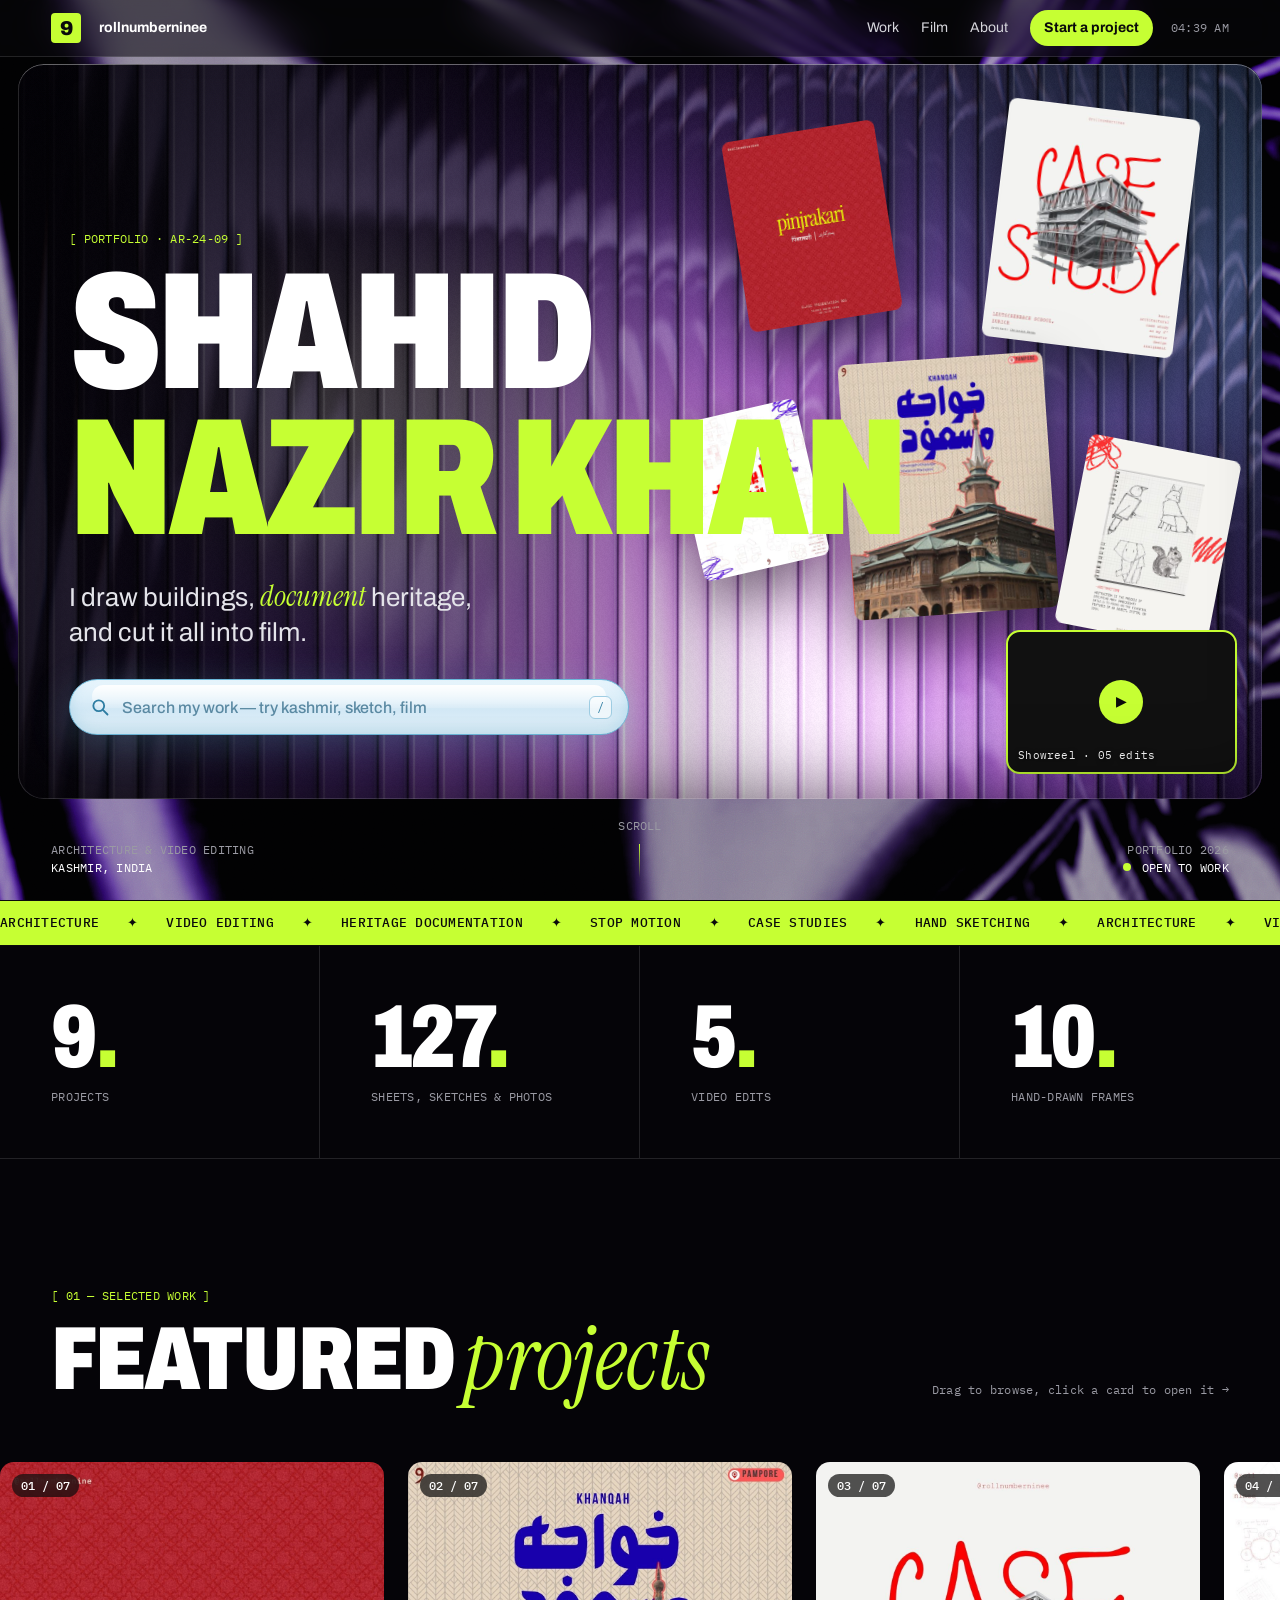
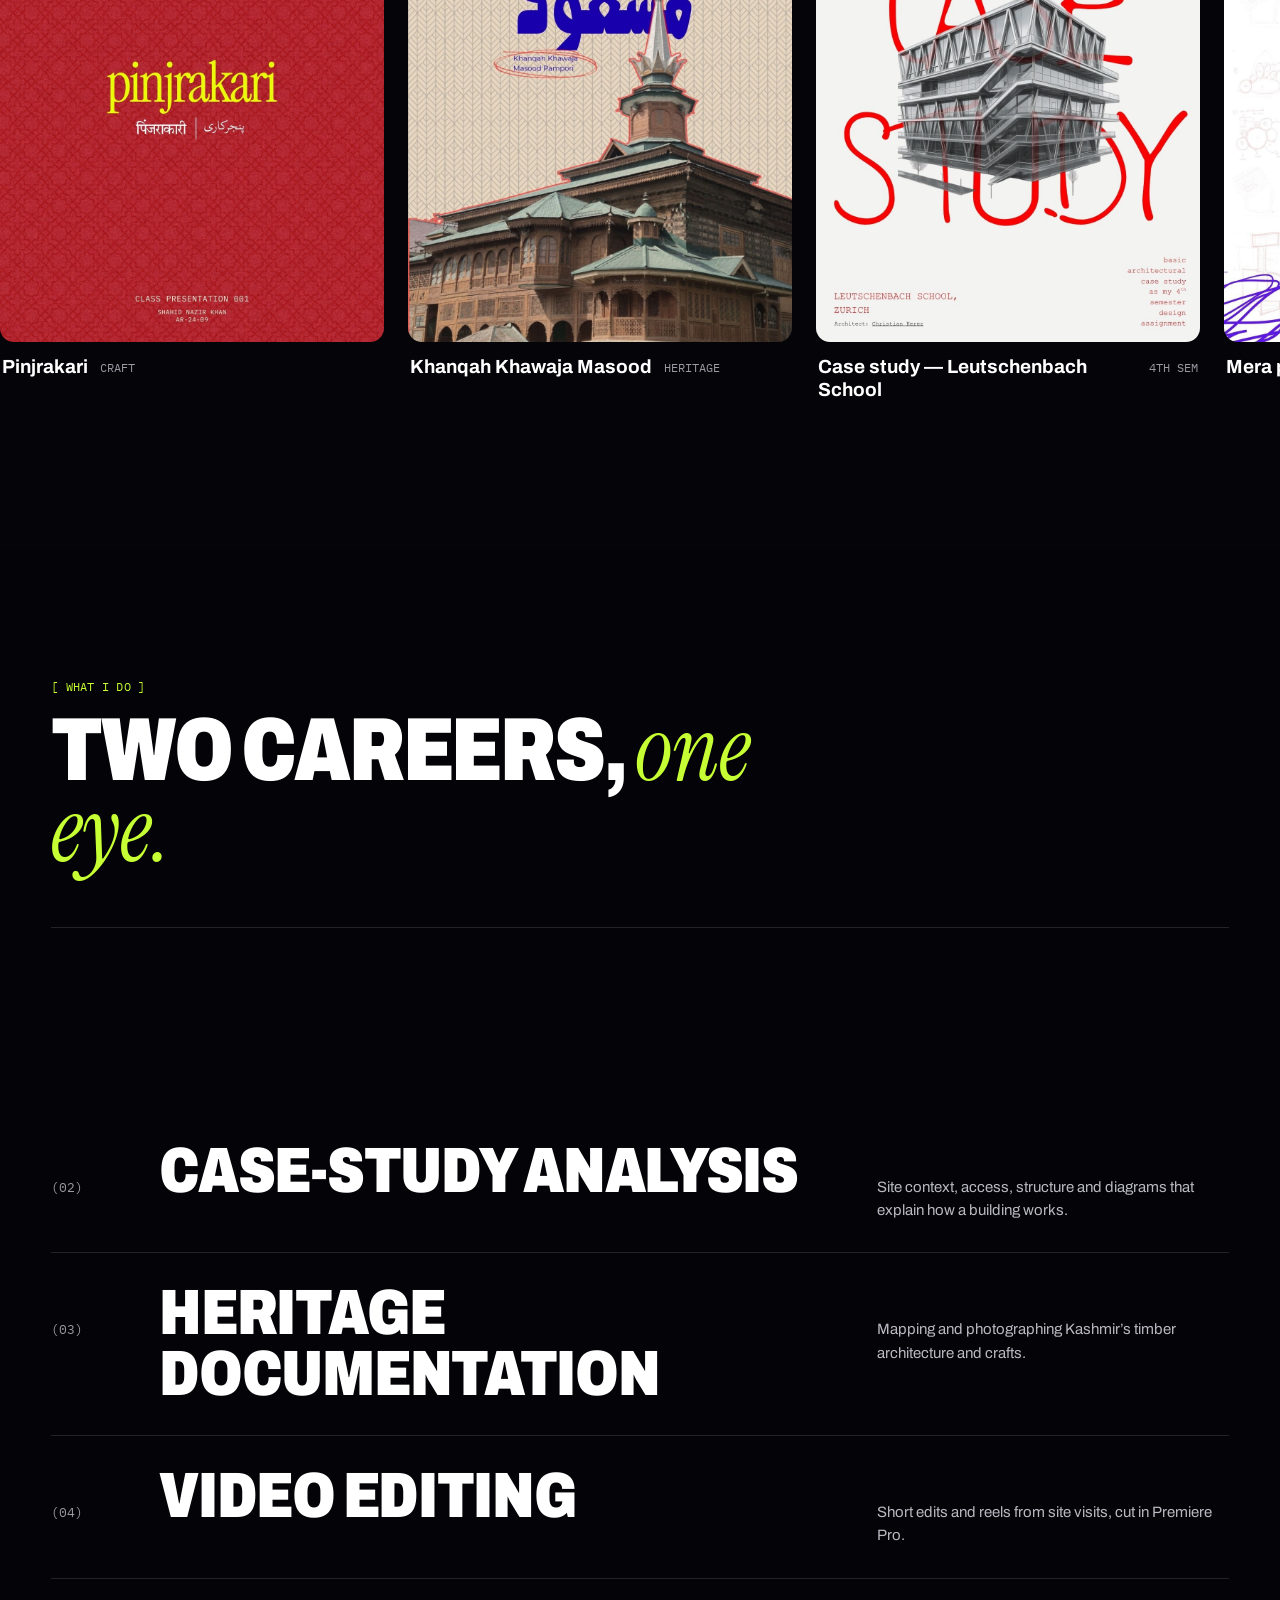
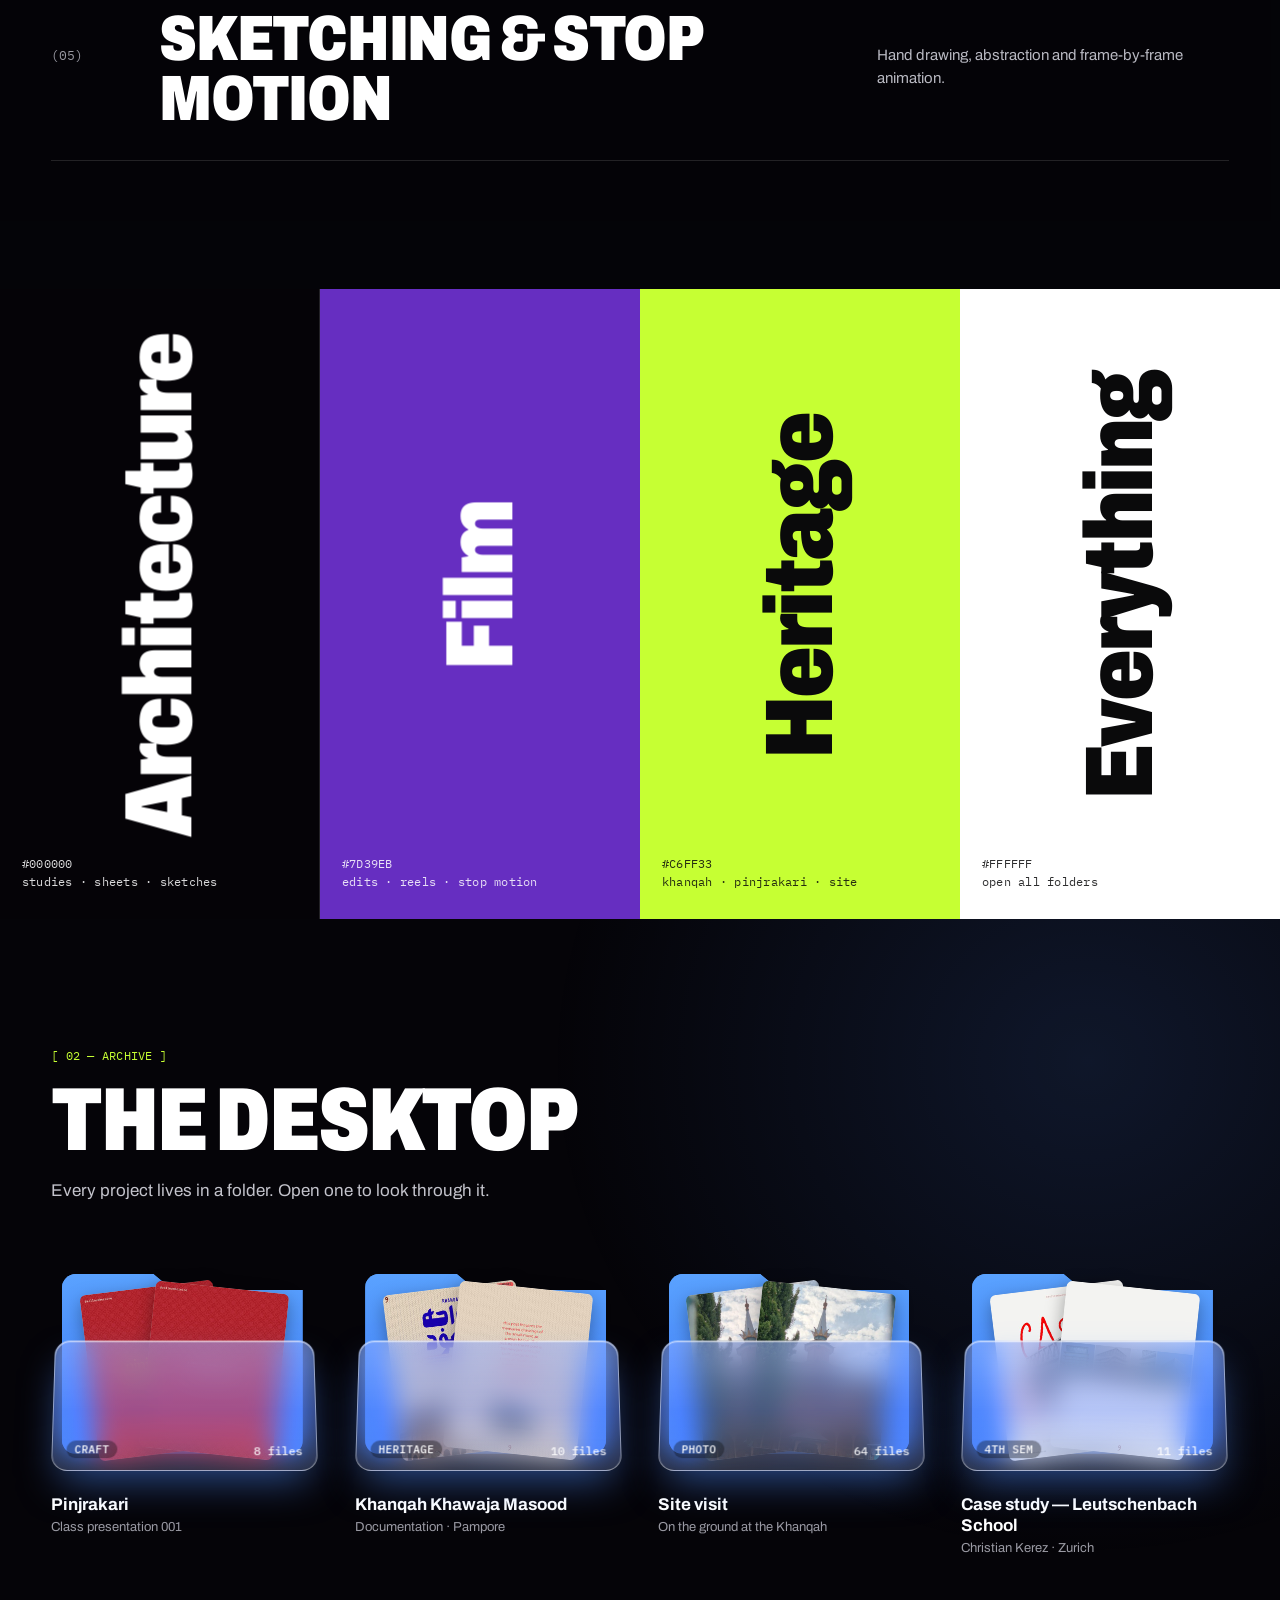
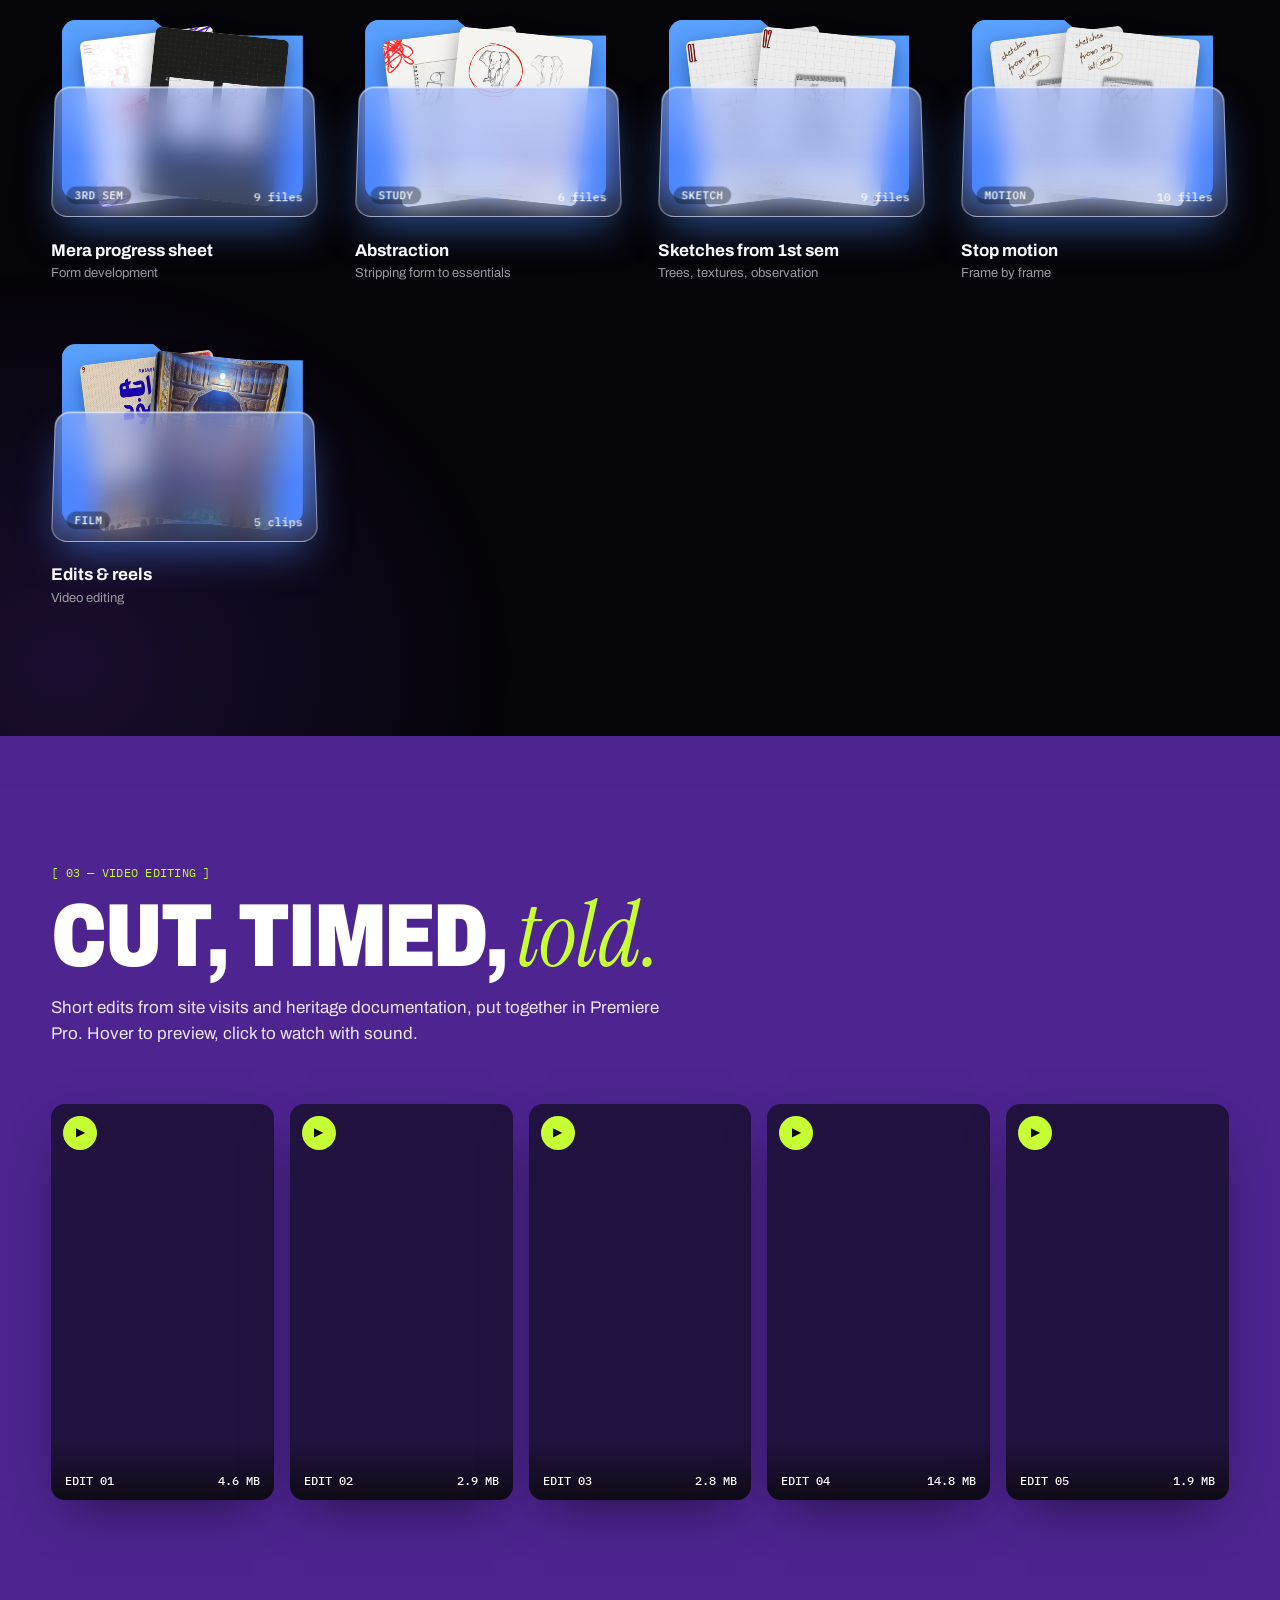
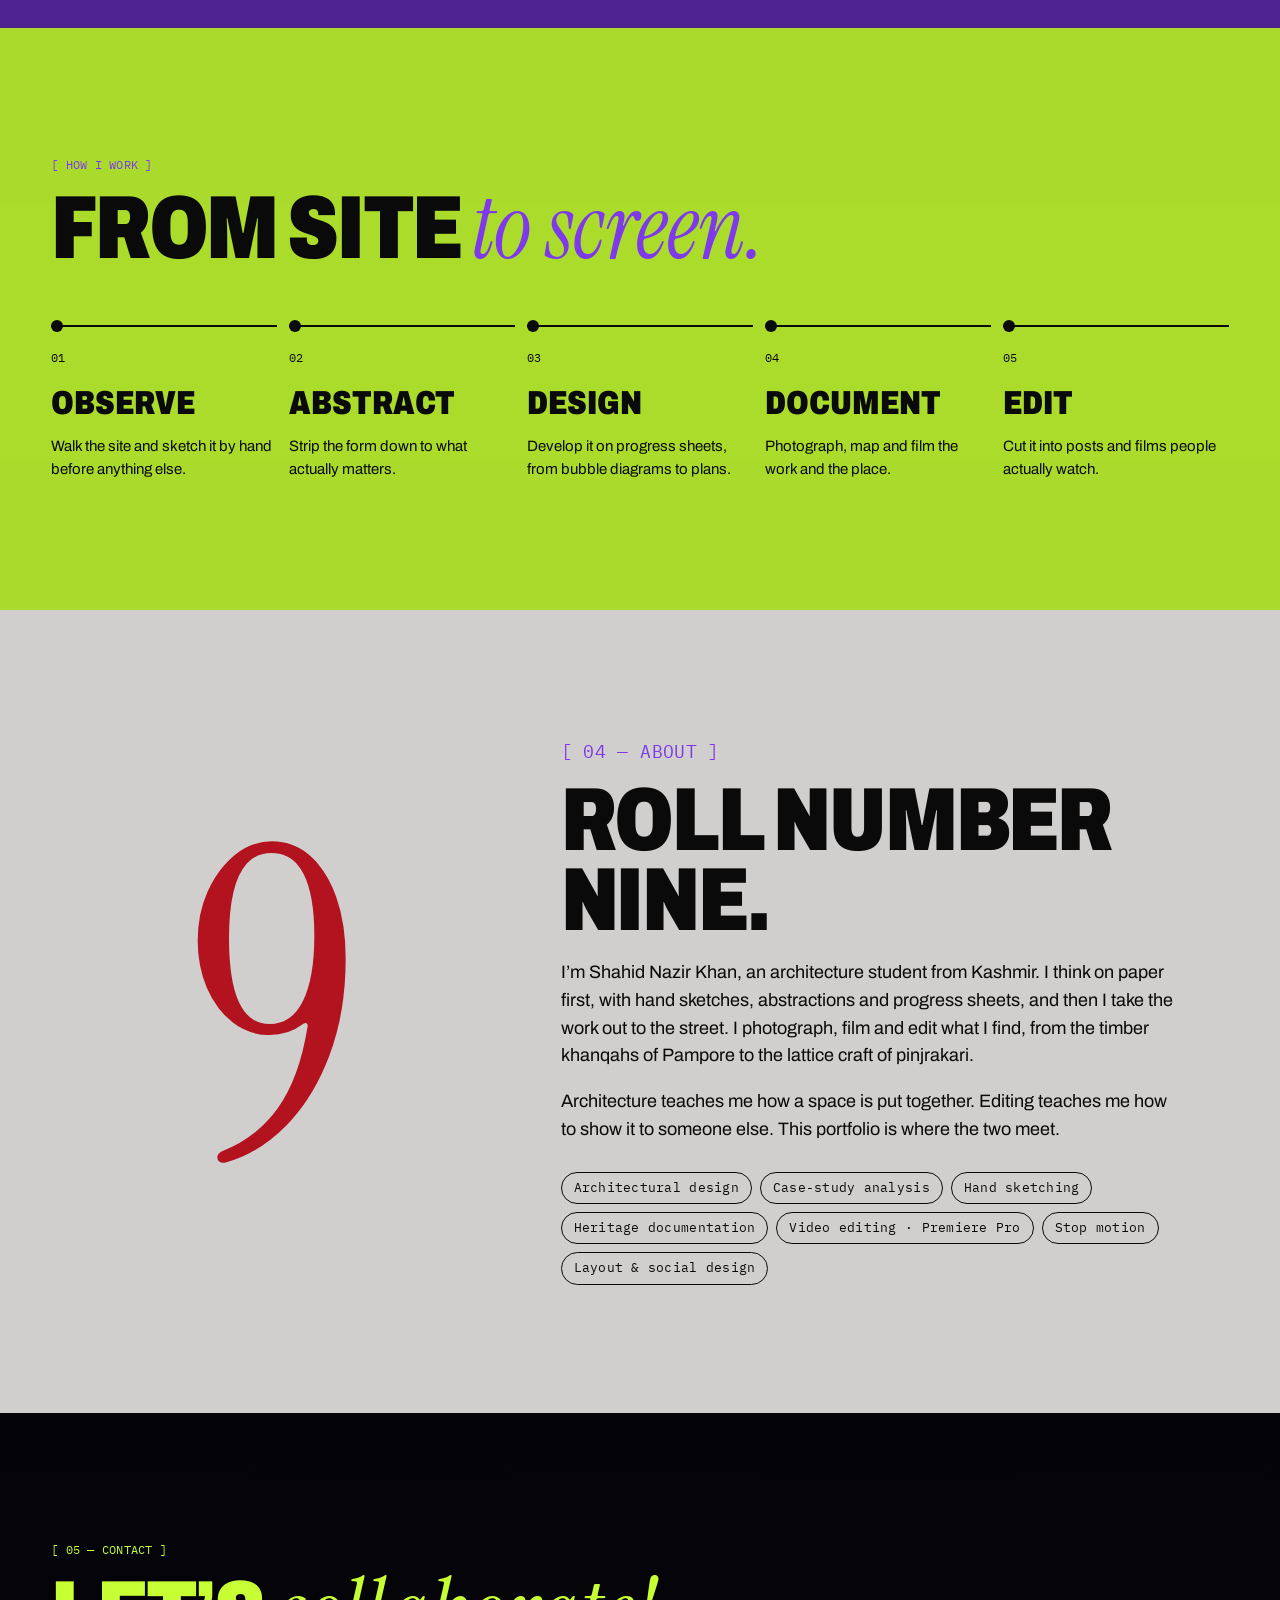
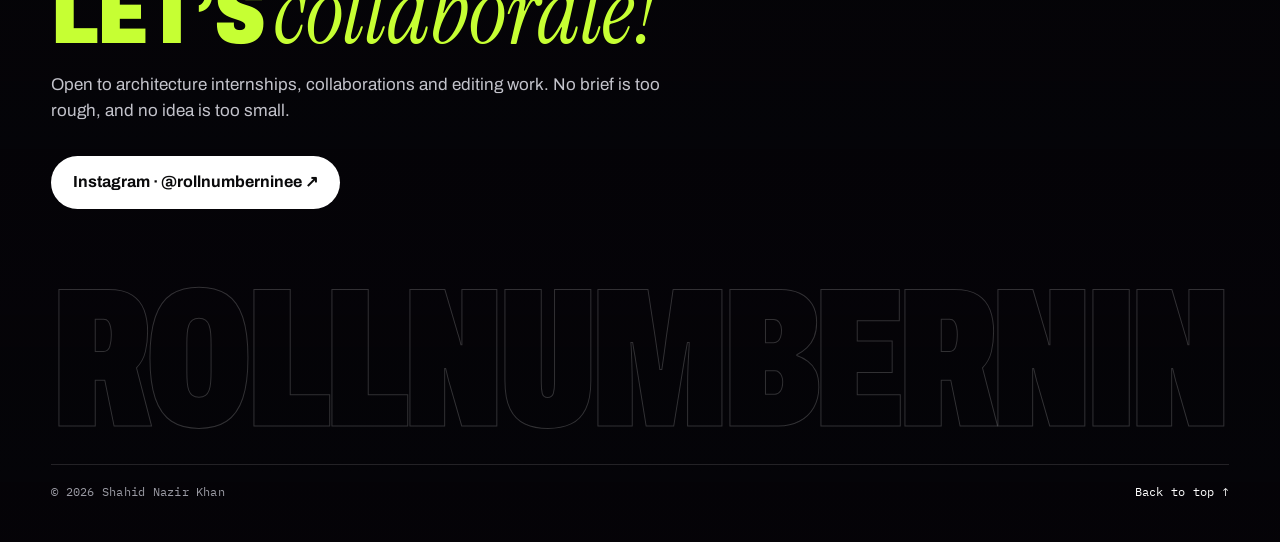
==== commit 3dc3d16d: "Animate site background: seamless drift, light sheen, tint drift, scroll parallax" ====
--- a/index.html
+++ b/index.html
@@ -16,6 +16,7 @@
 <div class="site-bg" aria-hidden="true">
   <div class="bg-layer bg-sharp"></div>
   <div class="bg-layer bg-soft"></div>
+  <div class="bg-sheen"></div>
   <div class="bg-tint"></div>
   <div class="bg-dim"></div>
   <div class="bg-grain"></div>
--- a/styles.css
+++ b/styles.css
@@ -41,23 +41,49 @@
 /* ── fixed site background ── */
 .site-bg { position: fixed; inset: 0; z-index: -1; overflow: hidden; background: #050408; }
 .bg-layer {
-  position: absolute; inset: -48px;               /* bleed so the blur has no hard edges */
+  position: absolute; inset: -48px;               /* bleed so the blur and drift have no hard edges */
   background: url("assets/bg/plastic.jpg") center / cover no-repeat;
+  translate: 0 calc(var(--bg-py, 0) * 1px);       /* scroll parallax (kept separate from the drift) */
+  animation: bgDrift 26s ease-in-out infinite alternate;
+  will-change: transform;
+}
+/* slow pan / zoom / tilt; alternate makes the loop seamless */
+@keyframes bgDrift {
+  0%   { transform: translate3d(0, 0, 0)          scale(1.07) rotate(0deg); }
+  35%  { transform: translate3d(-2.2%, 1.4%, 0)   scale(1.12) rotate(-1.1deg); }
+  70%  { transform: translate3d(1.2%, 2%, 0)      scale(1.09) rotate(.6deg); }
+  100% { transform: translate3d(1.8%, -1.6%, 0)   scale(1.1)  rotate(1deg); }
 }
 .bg-sharp { filter: grayscale(1) contrast(1.18) brightness(.8); }
 .bg-soft {
   filter: grayscale(1) contrast(1.1) brightness(.68) blur(16px);
-  transform: scale(1.05);
   opacity: var(--bg-blur, 0);
+}
+/* a band of light that slides across the gloss now and then */
+.bg-sheen {
+  position: absolute; inset: 0; mix-blend-mode: overlay; pointer-events: none;
+  background: linear-gradient(112deg, transparent 38%, rgba(255,255,255,.0) 42%, rgba(255,255,255,.55) 50%, rgba(255,255,255,0) 58%, transparent 62%) 0 0 / 300% 100% no-repeat;
+  animation: sheen 11s cubic-bezier(.45,0,.25,1) infinite;
+  opacity: calc(1 - var(--bg-blur, 0) * .5);
+}
+@keyframes sheen {
+  0%   { background-position: 110% 0; }
+  55%  { background-position: -10% 0; }          /* band is off-screen at both ends, so the jump is invisible */
+  100% { background-position: -10% 0; }
 }
 /* palette grade: tints the plastic's highlights violet, with a hint of lime; black stays black */
 .bg-tint {
-  position: absolute; inset: 0; mix-blend-mode: color;
+  position: absolute; inset: -15%; mix-blend-mode: color;
+  animation: tintDrift 34s ease-in-out infinite alternate;
   background:
     radial-gradient(55% 55% at 82% 18%, rgba(125,57,235,.95), transparent 72%),
     radial-gradient(60% 55% at 8% 88%, rgba(125,57,235,.8), transparent 72%),
     radial-gradient(32% 28% at 58% 62%, rgba(198,255,51,.55), transparent 70%),
     linear-gradient(rgba(125,57,235,.35), rgba(125,57,235,.35));
+}
+@keyframes tintDrift {
+  from { transform: translate3d(0, 0, 0) rotate(0deg); }
+  to   { transform: translate3d(-6%, 5%, 0) rotate(8deg); }
 }
 .bg-dim { position: absolute; inset: 0; background: #050408; opacity: calc(.28 + var(--bg-blur, 0) * .22); }
 .bg-grain {
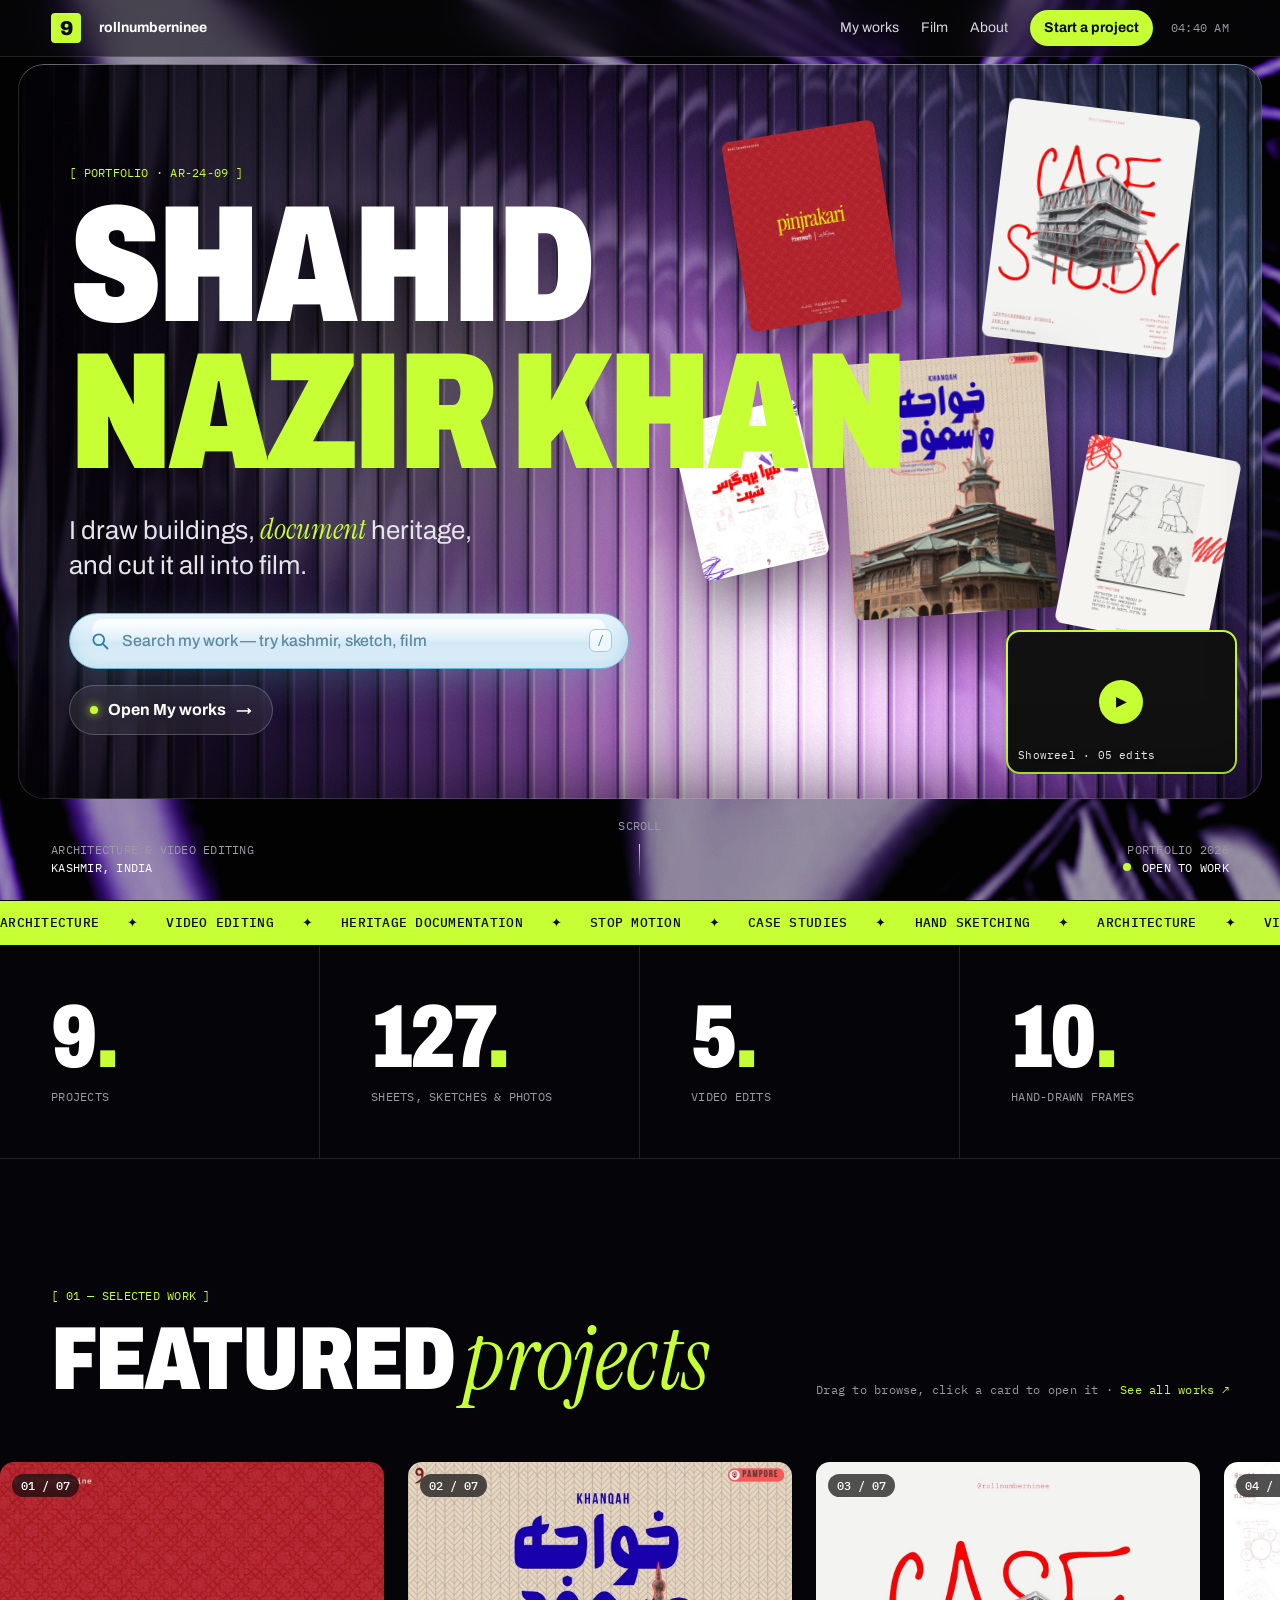
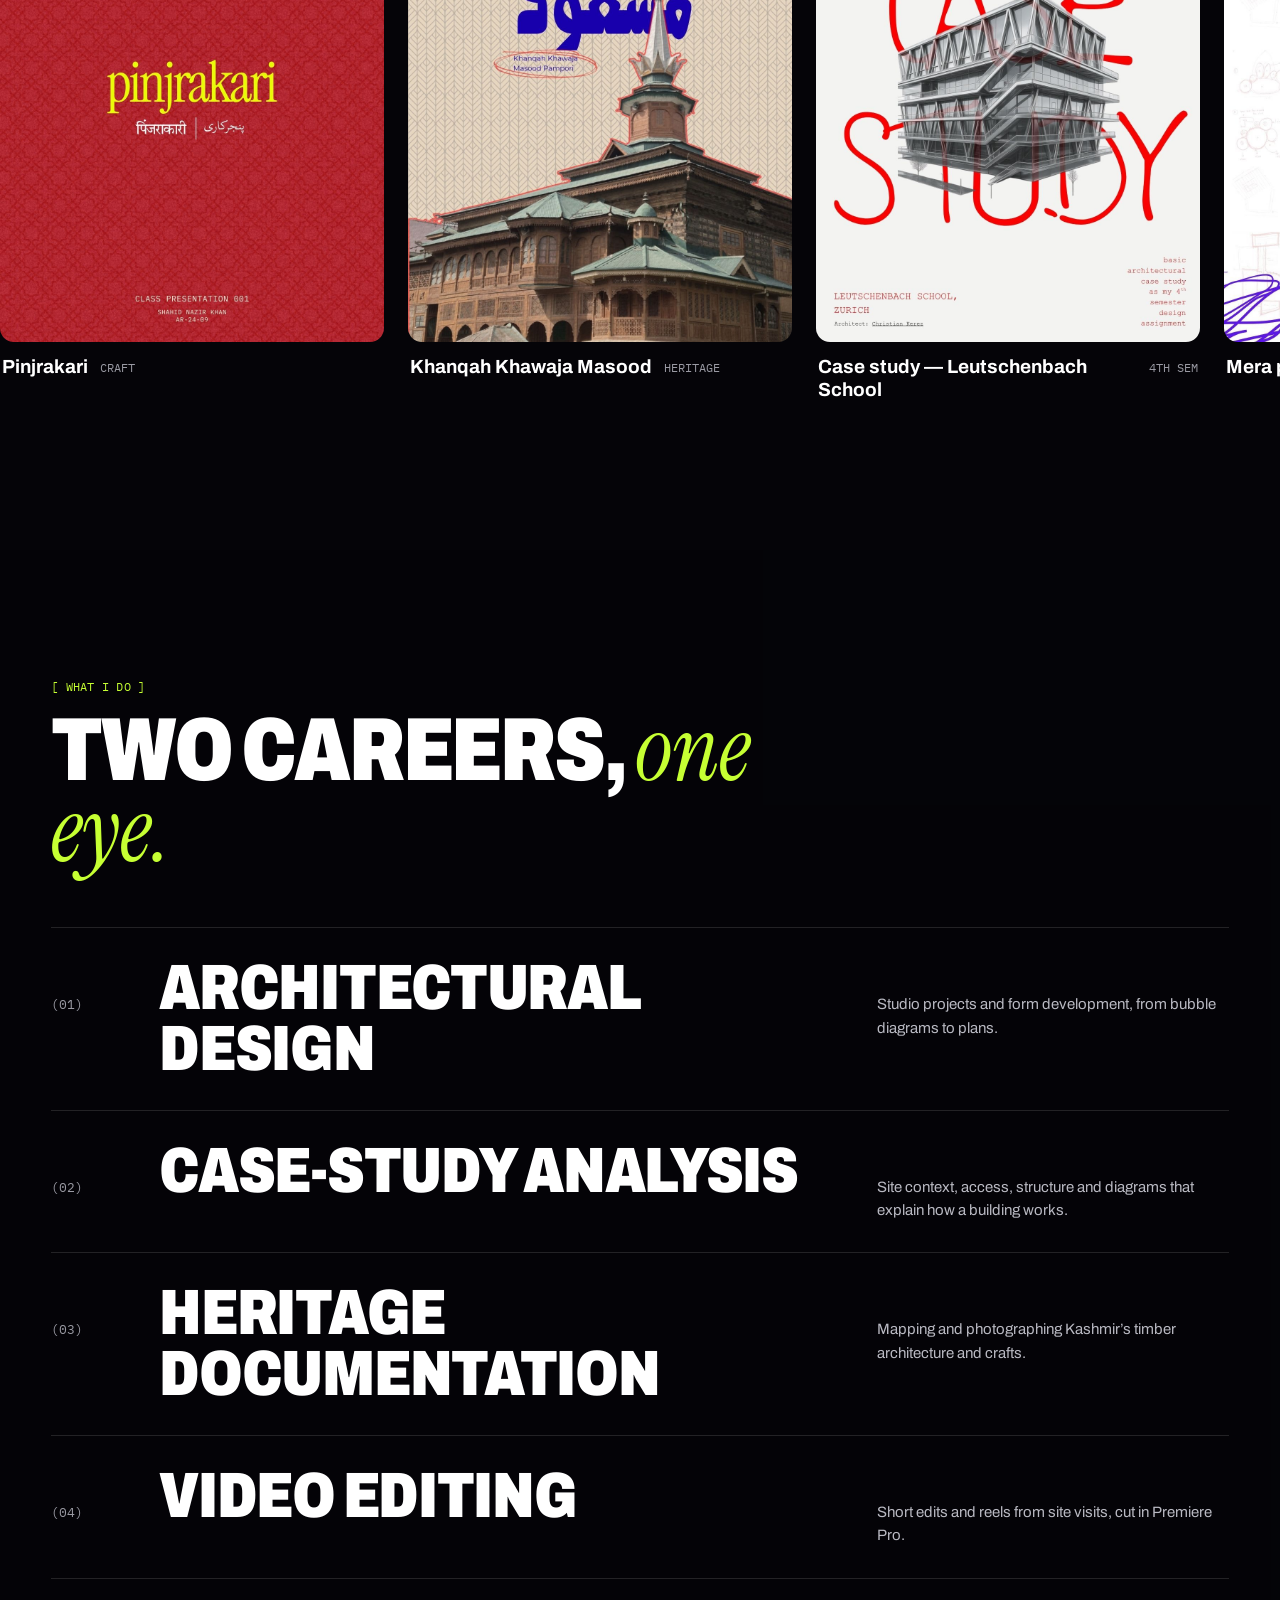
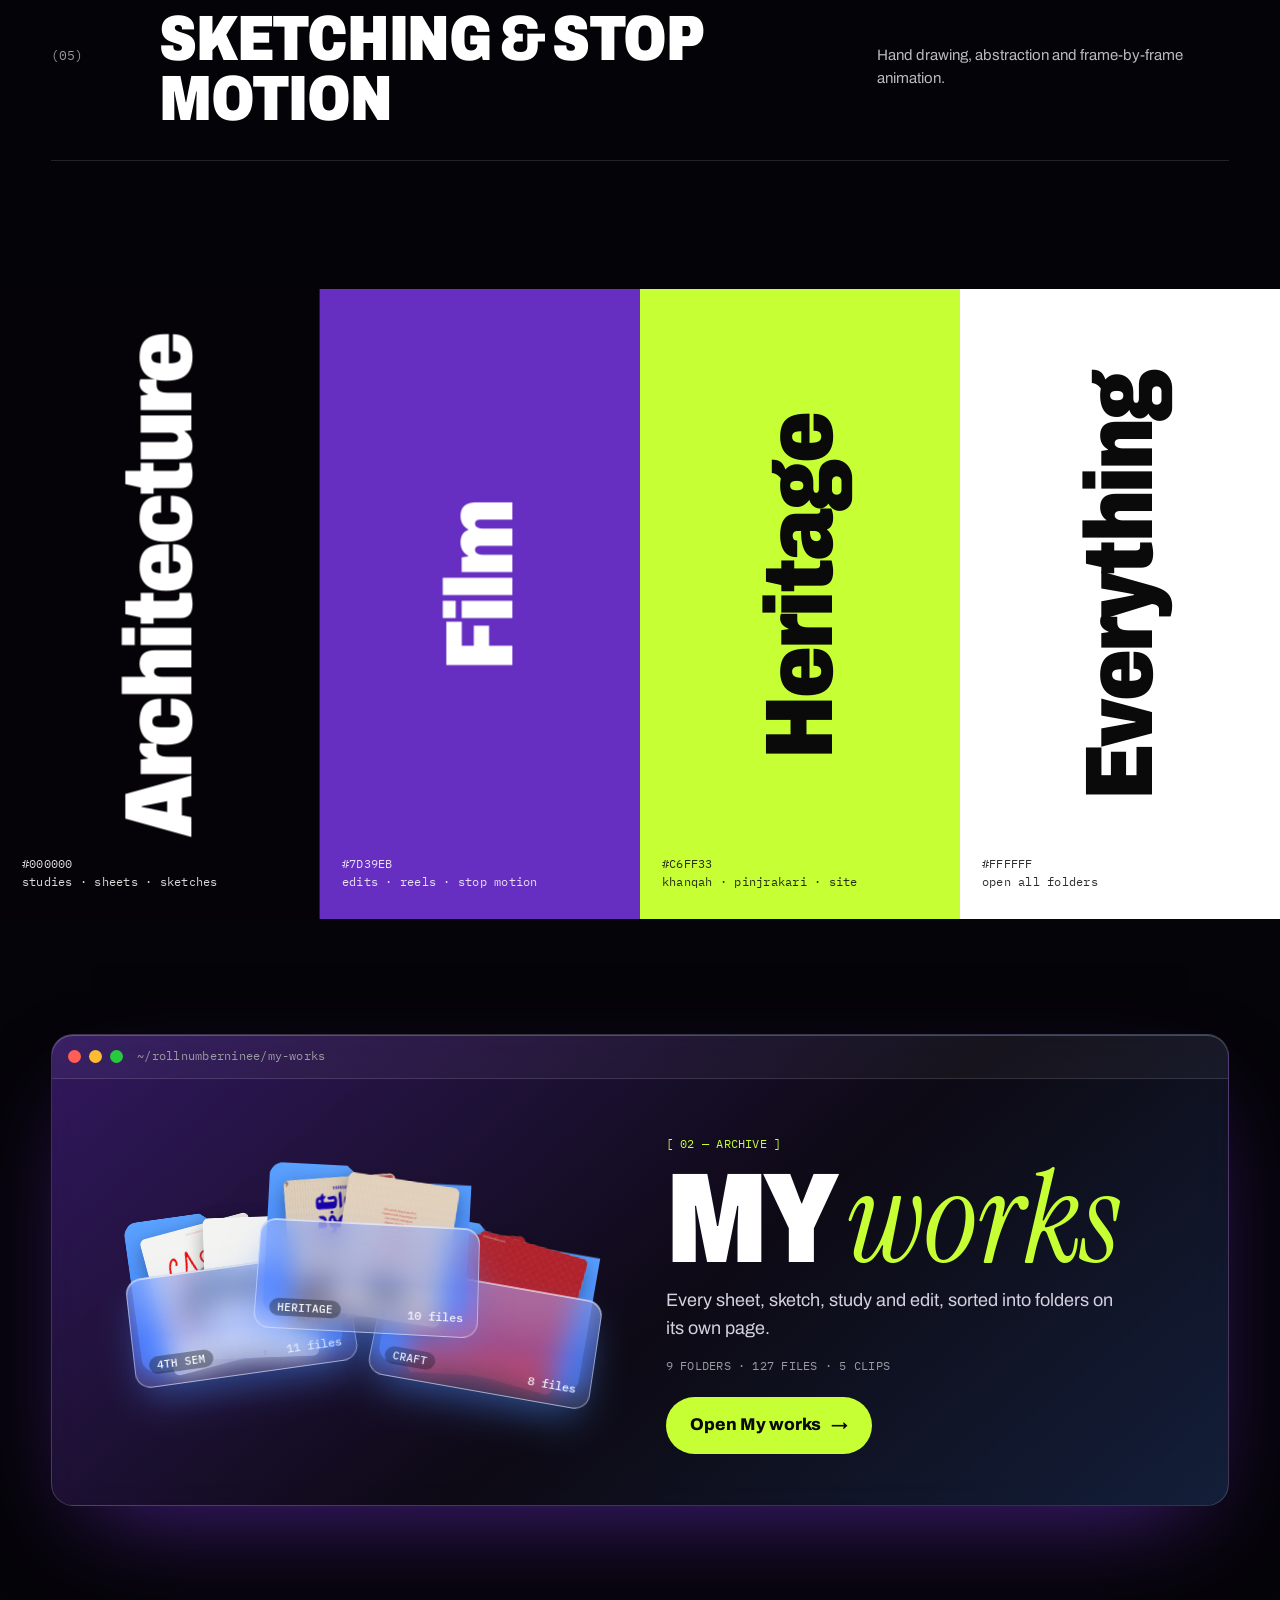
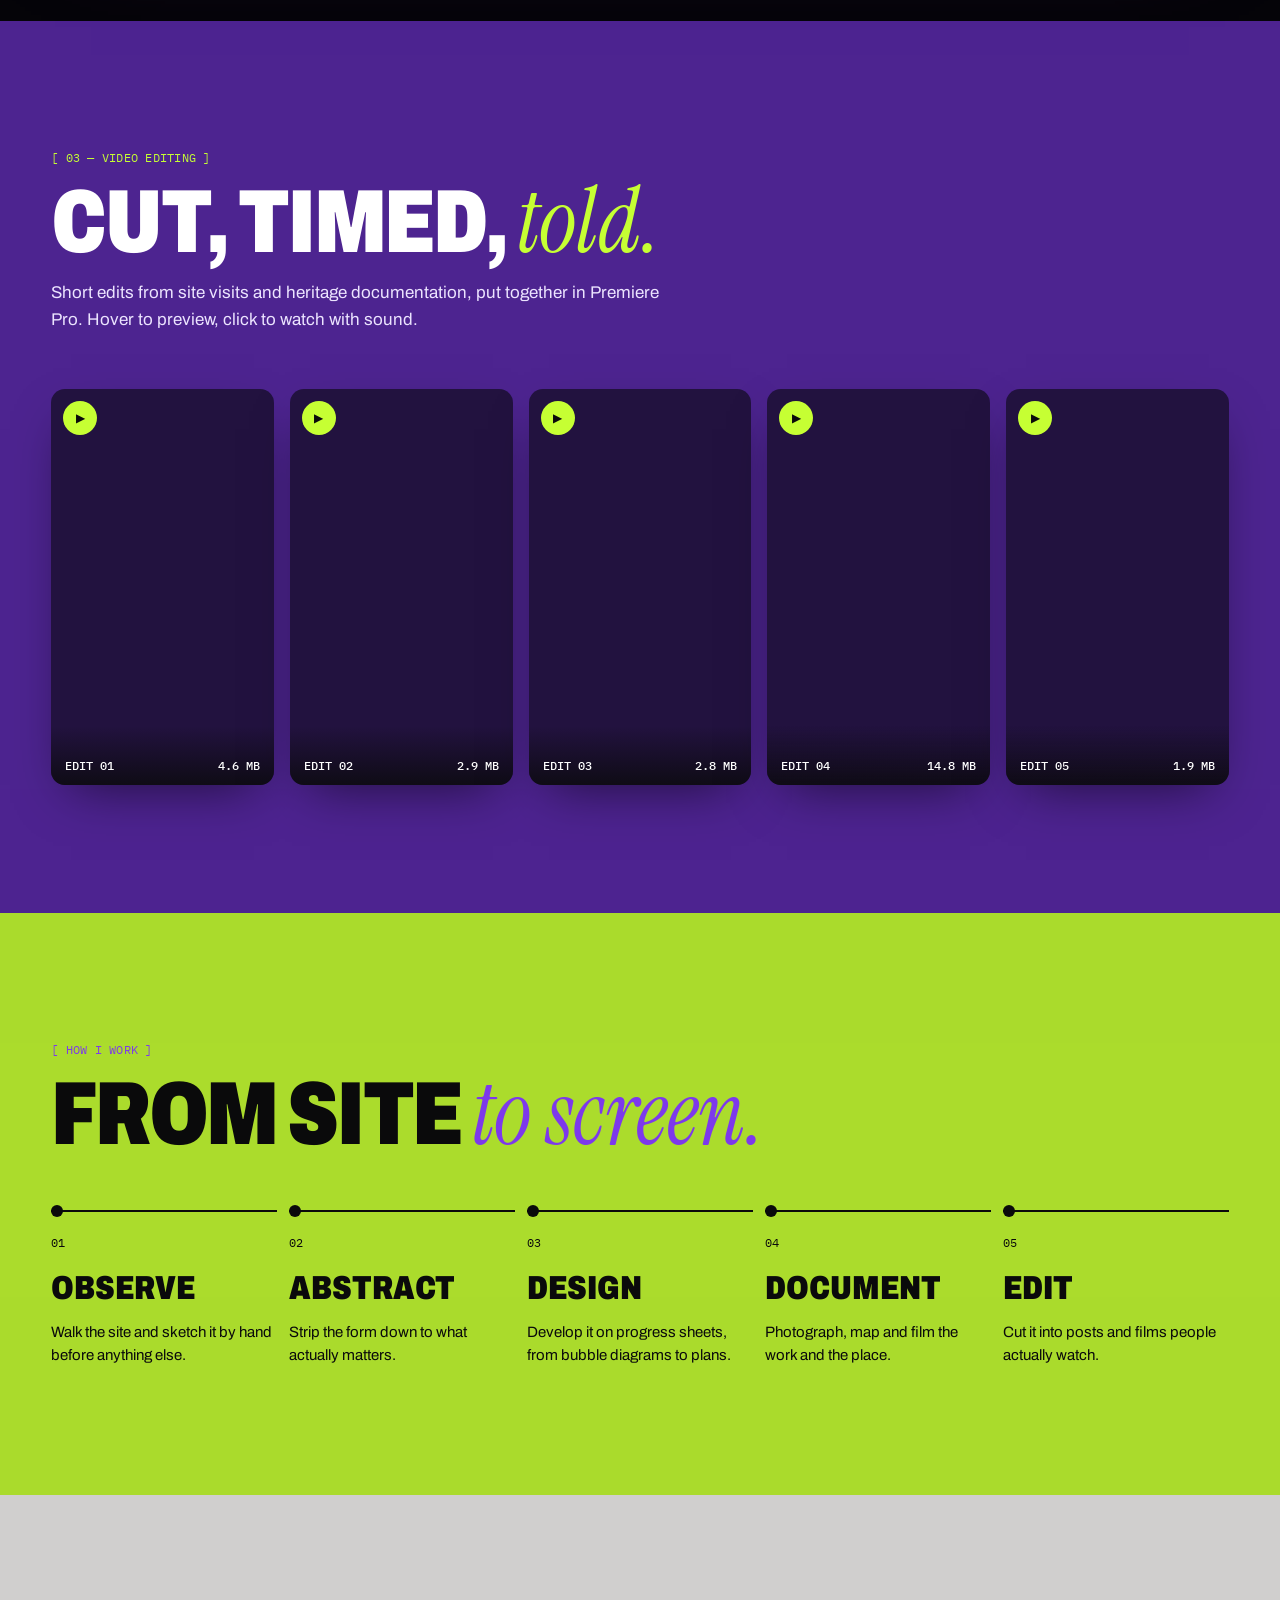
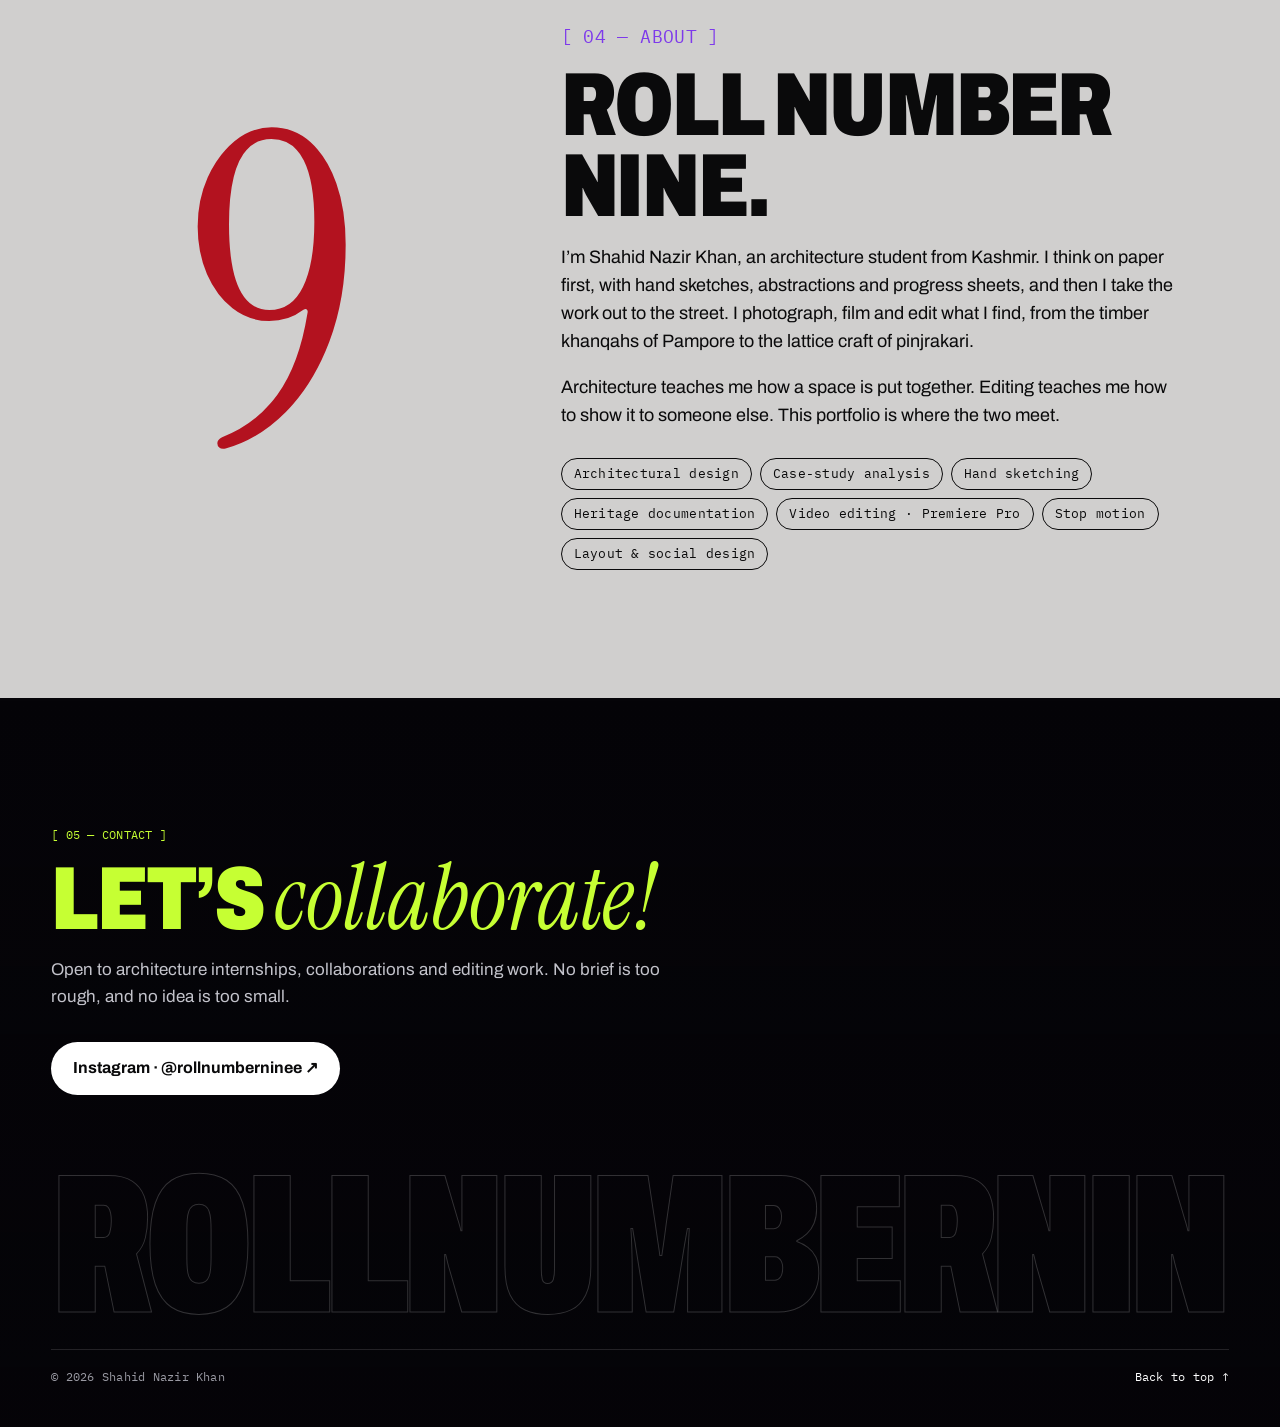
==== commit db8a6d94: "Add My Works page (desktop, filters, dock); landing links to it" ====
--- a/index.html
+++ b/index.html
@@ -27,7 +27,7 @@
   <a href="#top" class="mark" aria-label="Home">9</a>
   <span class="menubar-name">rollnumberninee</span>
   <nav>
-    <a href="#selected" class="roll" data-t="Work"><span>Work</span></a>
+    <a href="works.html" class="roll" data-t="My works"><span>My works</span></a>
     <a href="#film" class="roll" data-t="Film"><span>Film</span></a>
     <a href="#about" class="roll" data-t="About"><span>About</span></a>
     <a href="#contact" class="cta">Start a project</a>
@@ -60,11 +60,12 @@
         I draw buildings, <em>document</em> heritage,<br>
         and cut it all into film.
       </p>
-      <form class="search" id="search" role="search" autocomplete="off">
+      <form class="search" id="search" role="search" autocomplete="off" action="works.html">
         <svg viewBox="0 0 24 24" aria-hidden="true"><circle cx="10.5" cy="10.5" r="6.5"/><path d="M15.5 15.5 21 21"/></svg>
-        <input id="q" type="search" placeholder="Search my work — try kashmir, sketch, film" aria-label="Search projects">
+        <input id="q" name="q" type="search" placeholder="Search my work — try kashmir, sketch, film" aria-label="Search projects">
         <kbd class="mono">/</kbd>
       </form>
+      <a class="hero-works" href="works.html"><span class="hw-dot"></span>Open My works <b>→</b></a>
     </div>
 
     <!-- showreel card, after daylight's hero video thumb -->
@@ -105,7 +106,7 @@
       <p class="mono kicker">[ 01 — Selected work ]</p>
       <h2>Featured <em>projects</em></h2>
     </div>
-    <p class="mono hint">Drag to browse, click a card to open it →</p>
+    <p class="mono hint">Drag to browse, click a card to open it · <a href="works.html">See all works ↗</a></p>
   </div>
   <div class="rail" id="rail"></div>
 </section>
@@ -122,34 +123,37 @@
 
 <!-- ───────── disciplines (palette band) ───────── -->
 <section class="bands" aria-label="Browse by discipline">
-  <button class="band band-black" data-filter="architecture">
+  <a class="band band-black" href="works.html?q=architecture">
     <span class="band-word">Architecture</span>
     <span class="band-meta mono">#000000<br>studies · sheets · sketches</span>
-  </button>
-  <button class="band band-violet" data-filter="film">
+  </a>
+  <a class="band band-violet" href="works.html?q=film">
     <span class="band-word">Film</span>
     <span class="band-meta mono">#7D39EB<br>edits · reels · stop motion</span>
-  </button>
-  <button class="band band-lime" data-filter="kashmir">
+  </a>
+  <a class="band band-lime" href="works.html?q=kashmir">
     <span class="band-word">Heritage</span>
     <span class="band-meta mono">#C6FF33<br>khanqah · pinjrakari · site</span>
-  </button>
-  <button class="band band-white" data-filter="">
+  </a>
+  <a class="band band-white" href="works.html">
     <span class="band-word">Everything</span>
     <span class="band-meta mono">#FFFFFF<br>open all folders</span>
-  </button>
-</section>
-
-<!-- ───────── work desktop ───────── -->
-<section class="work" id="work">
-  <div class="section-head">
-    <p class="mono kicker">[ 02 — Archive ]</p>
-    <h2>The desktop</h2>
-    <p class="section-sub">Every project lives in a folder. Open one to look through it.</p>
-    <p class="mono filter-state" id="filterState" hidden></p>
-  </div>
-  <div class="desktop" id="desktop"></div>
-  <p class="empty mono" id="empty" hidden>No folder by that name. Try “kashmir”, “sketch” or “film”.</p>
+  </a>
+</section>
+
+<!-- ───────── my works call-to-action ───────── -->
+<section class="works-cta" id="work">
+  <a class="cta-panel" href="works.html">
+    <span class="cta-bar"><span class="lights"><i class="light red"></i><i class="light amber"></i><i class="light green"></i></span><span class="mono path">~/rollnumberninee/my-works</span></span>
+    <span class="cta-folders" id="ctaFolders" aria-hidden="true"></span>
+    <span class="cta-text">
+      <span class="mono kicker">[ 02 — Archive ]</span>
+      <span class="cta-title">My <em>works</em></span>
+      <span class="cta-sub">Every sheet, sketch, study and edit, sorted into folders on its own page.</span>
+      <span class="mono cta-count" id="ctaCount"></span>
+      <span class="cta-btn">Open My works <b>→</b></span>
+    </span>
+  </a>
 </section>
 
 <!-- ───────── film ───────── -->
--- a/styles.css
+++ b/styles.css
@@ -44,15 +44,24 @@
   position: absolute; inset: -48px;               /* bleed so the blur and drift have no hard edges */
   background: url("assets/bg/plastic.jpg") center / cover no-repeat;
   translate: 0 calc(var(--bg-py, 0) * 1px);       /* scroll parallax (kept separate from the drift) */
-  animation: bgDrift 26s ease-in-out infinite alternate;
+  animation: bgOrbit 24s linear infinite;
   will-change: transform;
 }
-/* slow pan / zoom / tilt; alternate makes the loop seamless */
-@keyframes bgDrift {
-  0%   { transform: translate3d(0, 0, 0)          scale(1.07) rotate(0deg); }
-  35%  { transform: translate3d(-2.2%, 1.4%, 0)   scale(1.12) rotate(-1.1deg); }
-  70%  { transform: translate3d(1.2%, 2%, 0)      scale(1.09) rotate(.6deg); }
-  100% { transform: translate3d(1.8%, -1.6%, 0)   scale(1.1)  rotate(1deg); }
+/* constant-speed orbit: 12 points on a circle, linear timing, ends where it starts */
+@keyframes bgOrbit {
+  0%      { transform: translate3d(2.6%, 0, 0)          scale(1.12) rotate(0deg); }
+  8.333%  { transform: translate3d(2.25%, 1.3%, 0)      scale(1.12) rotate(.5deg); }
+  16.667% { transform: translate3d(1.3%, 2.25%, 0)      scale(1.12) rotate(.87deg); }
+  25%     { transform: translate3d(0, 2.6%, 0)          scale(1.12) rotate(1deg); }
+  33.333% { transform: translate3d(-1.3%, 2.25%, 0)     scale(1.12) rotate(.87deg); }
+  41.667% { transform: translate3d(-2.25%, 1.3%, 0)     scale(1.12) rotate(.5deg); }
+  50%     { transform: translate3d(-2.6%, 0, 0)         scale(1.12) rotate(0deg); }
+  58.333% { transform: translate3d(-2.25%, -1.3%, 0)    scale(1.12) rotate(-.5deg); }
+  66.667% { transform: translate3d(-1.3%, -2.25%, 0)    scale(1.12) rotate(-.87deg); }
+  75%     { transform: translate3d(0, -2.6%, 0)         scale(1.12) rotate(-1deg); }
+  83.333% { transform: translate3d(1.3%, -2.25%, 0)     scale(1.12) rotate(-.87deg); }
+  91.667% { transform: translate3d(2.25%, -1.3%, 0)     scale(1.12) rotate(-.5deg); }
+  100%    { transform: translate3d(2.6%, 0, 0)          scale(1.12) rotate(0deg); }
 }
 .bg-sharp { filter: grayscale(1) contrast(1.18) brightness(.8); }
 .bg-soft {
@@ -63,13 +72,12 @@
 .bg-sheen {
   position: absolute; inset: 0; mix-blend-mode: overlay; pointer-events: none;
   background: linear-gradient(112deg, transparent 38%, rgba(255,255,255,.0) 42%, rgba(255,255,255,.55) 50%, rgba(255,255,255,0) 58%, transparent 62%) 0 0 / 300% 100% no-repeat;
-  animation: sheen 11s cubic-bezier(.45,0,.25,1) infinite;
+  animation: sheen 9s linear infinite;
   opacity: calc(1 - var(--bg-blur, 0) * .5);
 }
-@keyframes sheen {
-  0%   { background-position: 110% 0; }
-  55%  { background-position: -10% 0; }          /* band is off-screen at both ends, so the jump is invisible */
-  100% { background-position: -10% 0; }
+@keyframes sheen {                                /* band is off-screen at both ends, so the wrap is invisible */
+  from { background-position: 115% 0; }
+  to   { background-position: -15% 0; }
 }
 /* palette grade: tints the plastic's highlights violet, with a hint of lime; black stays black */
 .bg-tint {
@@ -589,6 +597,151 @@
 .fine a { text-decoration: none; color: var(--white); }
 .fine a:hover { color: var(--lime); }
 
+/* ── landing: links into My Works ── */
+.band { text-decoration: none; }
+.roll.is-here span { color: var(--lime); }
+.hint a { color: var(--lime); text-decoration: none; }
+.hint a:hover { text-decoration: underline; }
+.hero-works {
+  display: inline-flex; align-items: center; gap: 10px; margin-top: 16px;
+  padding: 12px 20px; border-radius: 999px; text-decoration: none; font-weight: 700;
+  background: rgba(255,255,255,.08); border: 1px solid rgba(255,255,255,.22);
+  backdrop-filter: blur(12px); -webkit-backdrop-filter: blur(12px);
+  transition: background .25s, color .25s, transform .25s; animation: fade 1s .65s both;
+}
+.hero-works b { transition: transform .3s cubic-bezier(.2,.8,.2,1); }
+.hero-works:hover { background: var(--lime); color: var(--black); transform: translateY(-1px); }
+.hero-works:hover b { transform: translateX(4px); }
+.hw-dot { width: 8px; height: 8px; border-radius: 50%; background: var(--lime); box-shadow: 0 0 10px var(--lime); }
+.hero-works:hover .hw-dot { background: var(--black); box-shadow: none; }
+
+.works-cta { padding: clamp(64px, 9vw, 120px) var(--gutter); }
+.cta-panel {
+  position: relative; display: grid; grid-template-columns: minmax(0, 1fr) minmax(0, 1fr); align-items: center;
+  gap: clamp(24px, 4vw, 64px); min-height: 440px; overflow: hidden;
+  padding: calc(48px + clamp(20px, 4vw, 56px)) clamp(20px, 4vw, 56px) clamp(28px, 4vw, 56px);
+  border-radius: 22px; text-decoration: none;
+  background: linear-gradient(140deg, rgba(125,57,235,.38), rgba(20,16,30,.55) 55%, rgba(79,141,255,.2));
+  border: 1px solid rgba(255,255,255,.16);
+  backdrop-filter: blur(18px) saturate(1.3); -webkit-backdrop-filter: blur(18px) saturate(1.3);
+  box-shadow: inset 0 1px 0 rgba(255,255,255,.22), 0 40px 100px -40px rgba(125,57,235,.6);
+  transition: transform .5s cubic-bezier(.2,.8,.2,1), box-shadow .5s;
+}
+.cta-panel:hover { transform: translateY(-4px); box-shadow: inset 0 1px 0 rgba(255,255,255,.3), 0 50px 120px -40px rgba(125,57,235,.85); }
+.cta-bar {
+  position: absolute; inset: 0 0 auto 0; display: flex; align-items: center; gap: 14px;
+  padding: 12px 16px; border-bottom: 1px solid var(--line); background: rgba(255,255,255,.04);
+}
+.cta-folders { position: relative; height: 300px; }
+.cta-folder { position: absolute; width: min(250px, 44%); transition: transform .6s cubic-bezier(.2,.8,.2,1); }
+.cta-folder .f-icon { display: block; }
+.cf-1 { left: 4%;  top: 18%; transform: rotate(-8deg); }
+.cf-2 { left: 30%; top: 4%;  transform: rotate(3deg); z-index: 1; }
+.cf-3 { left: 54%; top: 24%; transform: rotate(10deg); }
+.cta-panel:hover .cf-1 { transform: translate(-10px, 6px) rotate(-13deg); }
+.cta-panel:hover .cf-2 { transform: translateY(-14px) rotate(1deg); }
+.cta-panel:hover .cf-3 { transform: translate(10px, 8px) rotate(15deg); }
+.cta-panel:hover .f-paper.p1 { transform: translate(-6%, -18%) rotate(-12deg); }
+.cta-panel:hover .f-paper.p2 { transform: translate(6%, -22%) rotate(10deg); }
+.cta-panel:hover .f-front { transform: perspective(600px) rotateX(18deg); }
+.cta-text { display: grid; gap: 14px; justify-items: start; }
+.cta-text .kicker { margin: 0; }
+.cta-title {
+  font-weight: 900; font-stretch: 75%; text-transform: uppercase; letter-spacing: -.03em;
+  font-size: clamp(64px, 10vw, 150px); line-height: .82;
+}
+.cta-title em { text-transform: none; color: var(--lime); letter-spacing: 0; }
+.cta-sub { color: #d4d0e0; font-size: 18px; max-width: 26em; }
+.cta-count { font-size: 12px; text-transform: uppercase; color: var(--muted); }
+.cta-btn {
+  display: inline-flex; align-items: center; gap: 10px; margin-top: 8px;
+  padding: 15px 24px; border-radius: 999px; background: var(--lime); color: var(--black); font-weight: 800; font-size: 17px;
+}
+.cta-btn b { transition: transform .3s cubic-bezier(.2,.8,.2,1); }
+.cta-panel:hover .cta-btn b { transform: translateX(6px); }
+@media (max-width: 760px) {
+  .cta-panel { grid-template-columns: 1fr; }
+  .cta-folders { height: 200px; }
+}
+
+/* ── My Works page ── */
+.works-hero { padding: calc(110px + env(safe-area-inset-top, 0px)) var(--gutter) 40px; }
+.back { display: inline-block; font-size: 12px; color: var(--muted); text-decoration: none; margin-bottom: 36px; }
+.back:hover { color: var(--lime); }
+.works-title {
+  margin: 0; font-weight: 900; font-stretch: 72%; text-transform: uppercase;
+  font-size: clamp(80px, 19vw, 300px); line-height: .8; letter-spacing: -.04em;
+}
+.works-title .line { display: block; overflow: hidden; padding-bottom: .03em; }
+.works-title .line > span { display: block; animation: lineUp 1s cubic-bezier(.2,.8,.2,1) both; }
+.works-title .line:last-child > span { color: var(--lime); animation-delay: .12s; }
+.works-title em { color: var(--white); }
+.works-intro {
+  display: flex; flex-wrap: wrap; justify-content: space-between; align-items: end; gap: 24px;
+  margin: 28px 0 34px; animation: fade 1s .35s both;
+}
+.works-intro p { max-width: 34em; margin: 0; font-size: clamp(17px, 1.8vw, 21px); color: #dcdae4; }
+.works-stats { display: flex; gap: 28px; list-style: none; margin: 0; padding: 0; font-size: 12px; text-transform: uppercase; color: var(--muted); }
+.works-stats b { display: block; font: 900 clamp(36px, 4.4vw, 60px)/.9 var(--display); font-stretch: 75%; color: var(--white); letter-spacing: -.02em; }
+.works-stats li:nth-child(2) { transition-delay: .08s; } .works-stats li:nth-child(3) { transition-delay: .16s; }
+.page-works .search { animation: fade 1s .45s both; }
+.chips { display: flex; flex-wrap: wrap; gap: 8px; margin-top: 18px; animation: fade 1s .55s both; }
+.chip {
+  border: 1px solid rgba(255,255,255,.22); background: rgba(255,255,255,.06); border-radius: 999px;
+  padding: 8px 16px; font: 500 13px var(--mono); text-transform: uppercase;
+  backdrop-filter: blur(10px); -webkit-backdrop-filter: blur(10px);
+  transition: background .2s, color .2s, border-color .2s;
+}
+.chip:hover { border-color: var(--lime); color: var(--lime); }
+.chip[aria-pressed="true"] { background: var(--lime); border-color: var(--lime); color: var(--black); }
+
+.desk { padding: 20px var(--gutter) clamp(80px, 10vw, 140px); }
+.desk-panel {
+  border-radius: 20px; overflow: hidden;
+  background: rgba(16,14,22,.5); border: 1px solid rgba(255,255,255,.14);
+  backdrop-filter: blur(22px) saturate(1.3); -webkit-backdrop-filter: blur(22px) saturate(1.3);
+  box-shadow: inset 0 1px 0 rgba(255,255,255,.18), 0 50px 120px -50px rgba(0,0,0,.8);
+}
+.desk-panel .titlebar { gap: 14px; }
+.desk-count { margin-left: auto; font-size: 12px; color: var(--muted); }
+.desk-body { padding: clamp(24px, 4vw, 52px); min-height: 320px; }
+.desk-body .filter-state { margin: 0 0 24px; }
+.page-works .desktop { grid-template-columns: repeat(auto-fill, minmax(min(200px, 100%), 1fr)); }
+
+.pill-ghost { background: transparent; color: var(--white); border: 1px solid rgba(255,255,255,.35); }
+.pill-ghost:hover { color: var(--black); }
+.works-foot { padding-bottom: calc(120px + env(safe-area-inset-bottom, 0px)); }
+
+/* mac-style dock with magnification */
+.dock {
+  position: fixed; left: 50%; bottom: calc(14px + env(safe-area-inset-bottom, 0px)); z-index: 60;
+  transform: translateX(-50%); display: flex; align-items: flex-end; gap: 8px;
+  padding: 8px 10px; border-radius: 22px;
+  background: rgba(30,26,40,.45); border: 1px solid rgba(255,255,255,.18);
+  backdrop-filter: blur(20px) saturate(1.5); -webkit-backdrop-filter: blur(20px) saturate(1.5);
+  box-shadow: inset 0 1px 0 rgba(255,255,255,.22), 0 20px 50px rgba(0,0,0,.5);
+  animation: dockIn .8s .6s cubic-bezier(.2,.8,.2,1) both;
+}
+@keyframes dockIn { from { transform: translate(-50%, 140%); } }
+.dock-item {
+  --mag: 1; position: relative; flex: none; width: 46px; height: 46px; padding: 0; border: 0;
+  border-radius: 12px; overflow: visible; background: #222; text-decoration: none;
+  transform: scale(var(--mag)); transform-origin: bottom center;
+  transition: transform .18s cubic-bezier(.2,.8,.2,1), margin .18s;
+  margin: 0 calc((var(--mag) - 1) * 12px);
+}
+.dock-item img { width: 100%; height: 100%; object-fit: cover; border-radius: inherit; box-shadow: 0 4px 12px rgba(0,0,0,.4); }
+.dock-home { display: grid; place-items: center; background: var(--lime); color: var(--black); font: 900 24px var(--display); }
+.dock-sep { width: 1px; height: 38px; background: rgba(255,255,255,.25); margin: 0 4px 4px; }
+.dock-tip {
+  position: absolute; left: 50%; bottom: calc(100% + 10px); transform: translateX(-50%) scale(calc(1 / var(--mag)));
+  transform-origin: bottom center; white-space: nowrap; font-size: 11px; padding: 4px 9px; border-radius: 6px;
+  background: rgba(10,10,11,.85); color: var(--white); opacity: 0; pointer-events: none; transition: opacity .15s;
+}
+.dock-item:hover .dock-tip { opacity: 1; }
+@media (max-width: 760px) { .dock { display: none; } .works-foot { padding-bottom: 40px; } }
+@media (max-width: 480px) { .menubar nav .cta { display: none; } }
+
 /* ── custom cursor + crystal trail ── */
 html[data-custom-cursor], html[data-custom-cursor] * { cursor: none !important; }
 .cur { position: fixed; left: 0; top: 0; z-index: 10000; pointer-events: none; will-change: transform; }
@@ -607,6 +760,10 @@
 .cur-trail { position: fixed; inset: 0; width: 100%; height: 100%; z-index: 9999; pointer-events: none; }
 
 @media (prefers-reduced-motion: reduce) {
+  /* the moving background is a deliberate part of the design, so it keeps running */
+  .site-bg .bg-layer { animation: bgOrbit 24s linear infinite !important; }
+  .site-bg .bg-sheen { animation: sheen 9s linear infinite !important; }
+  .site-bg .bg-tint  { animation: tintDrift 34s ease-in-out infinite alternate !important; }
   .reveal { opacity: 1; transform: none; }
   *, *::before, *::after { animation: none !important; transition: none !important; }
   html { scroll-behavior: auto; }
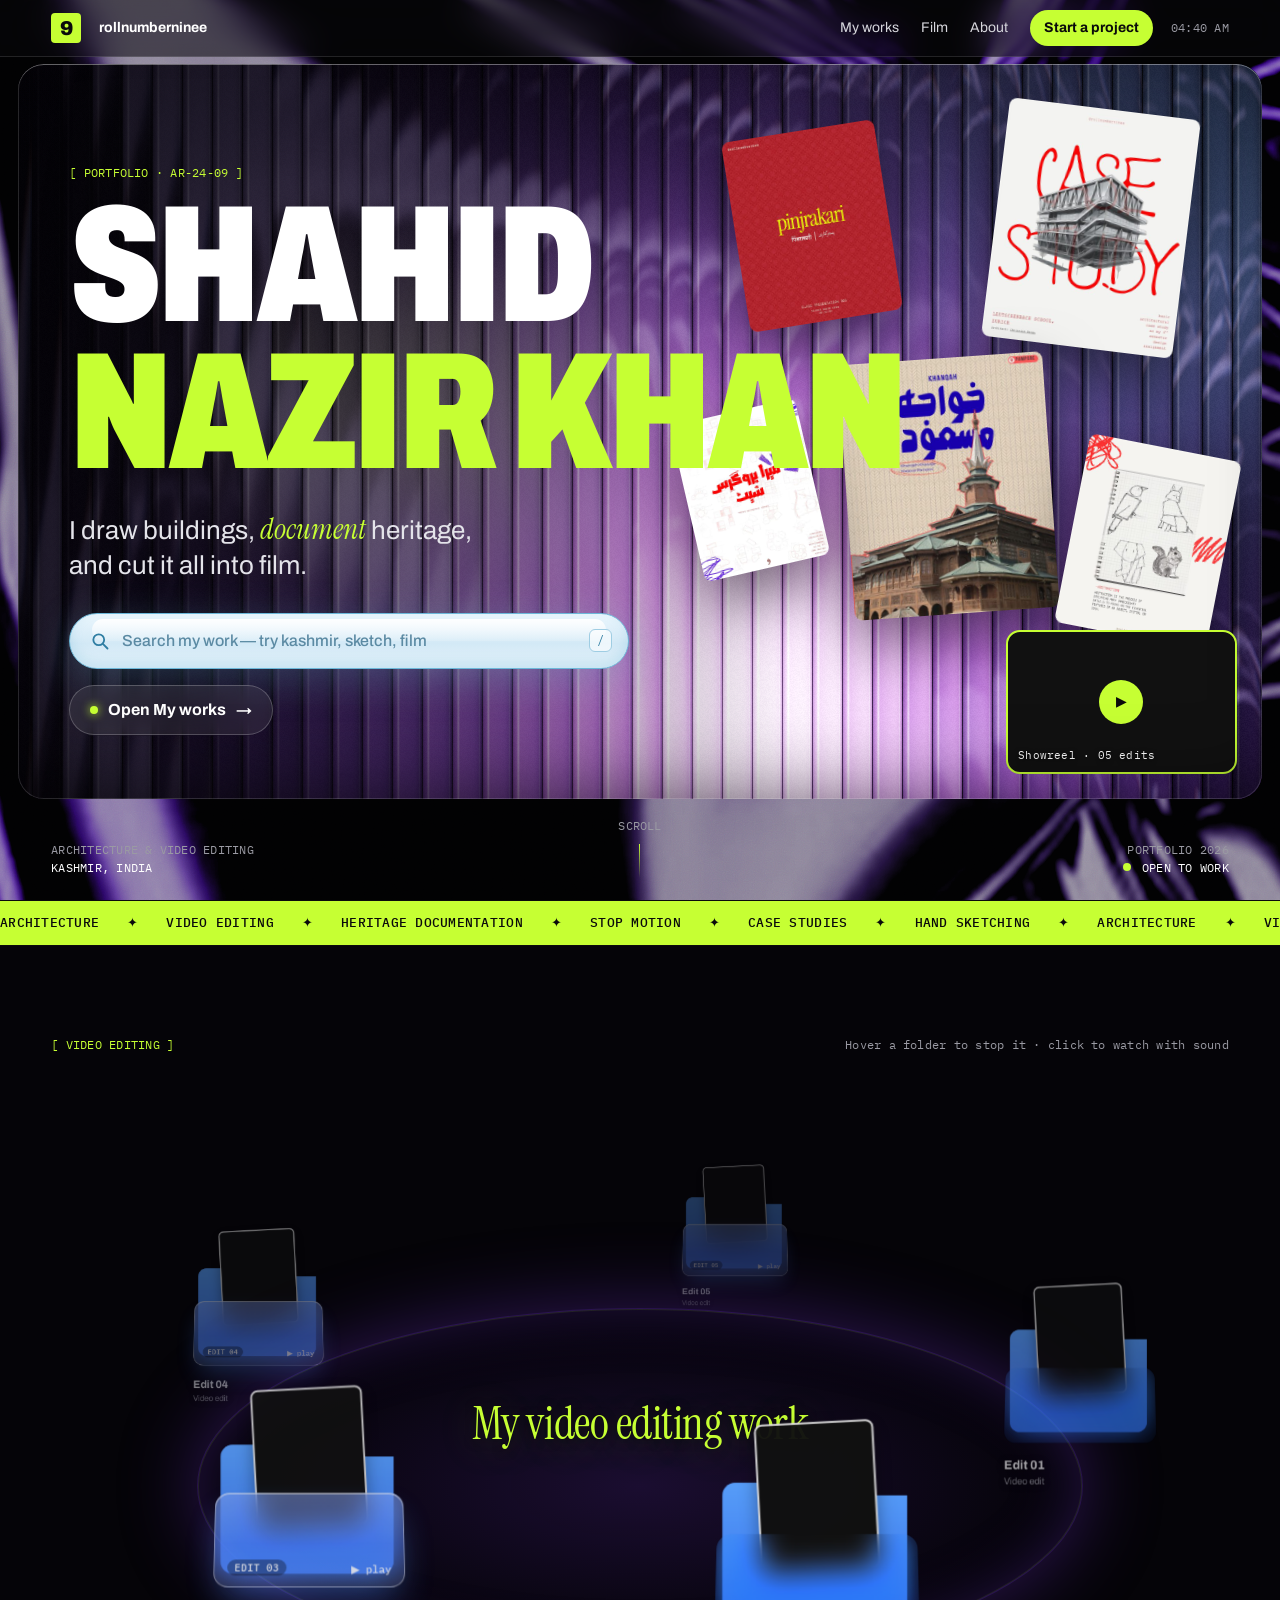
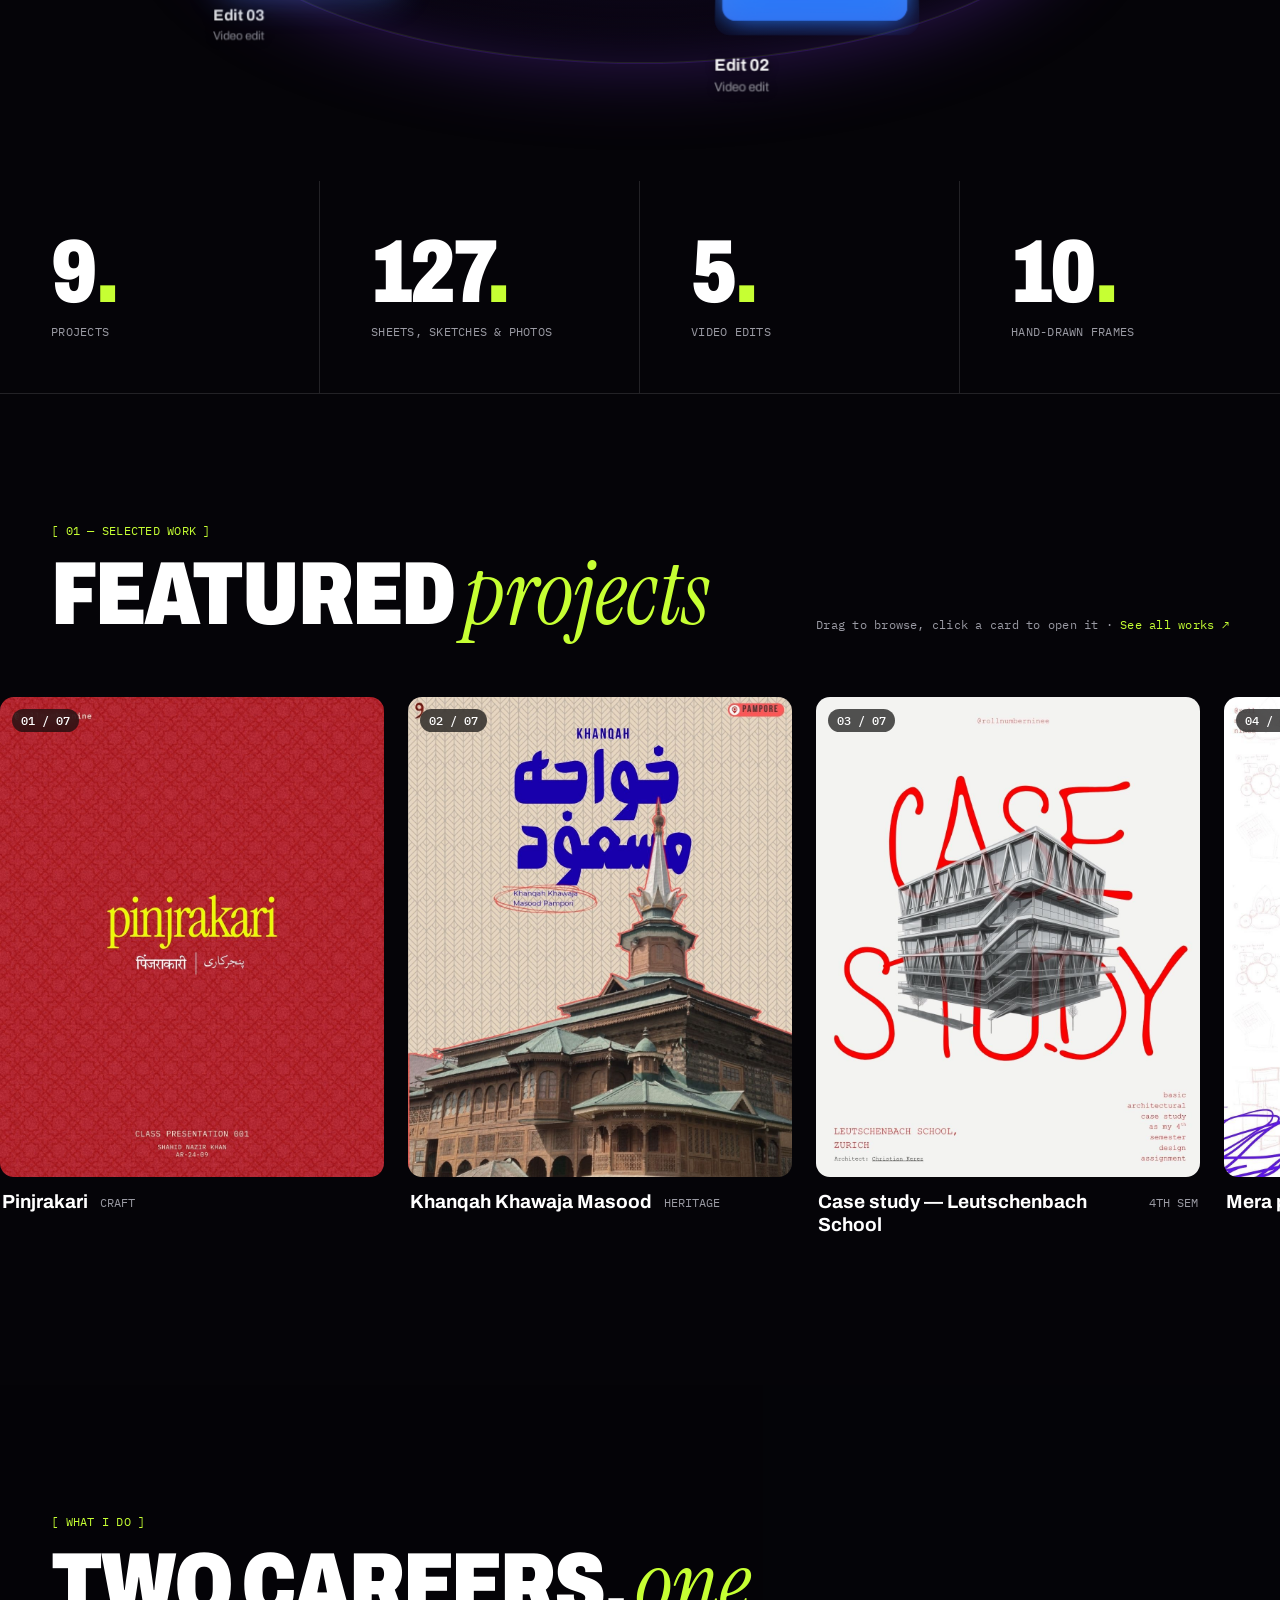
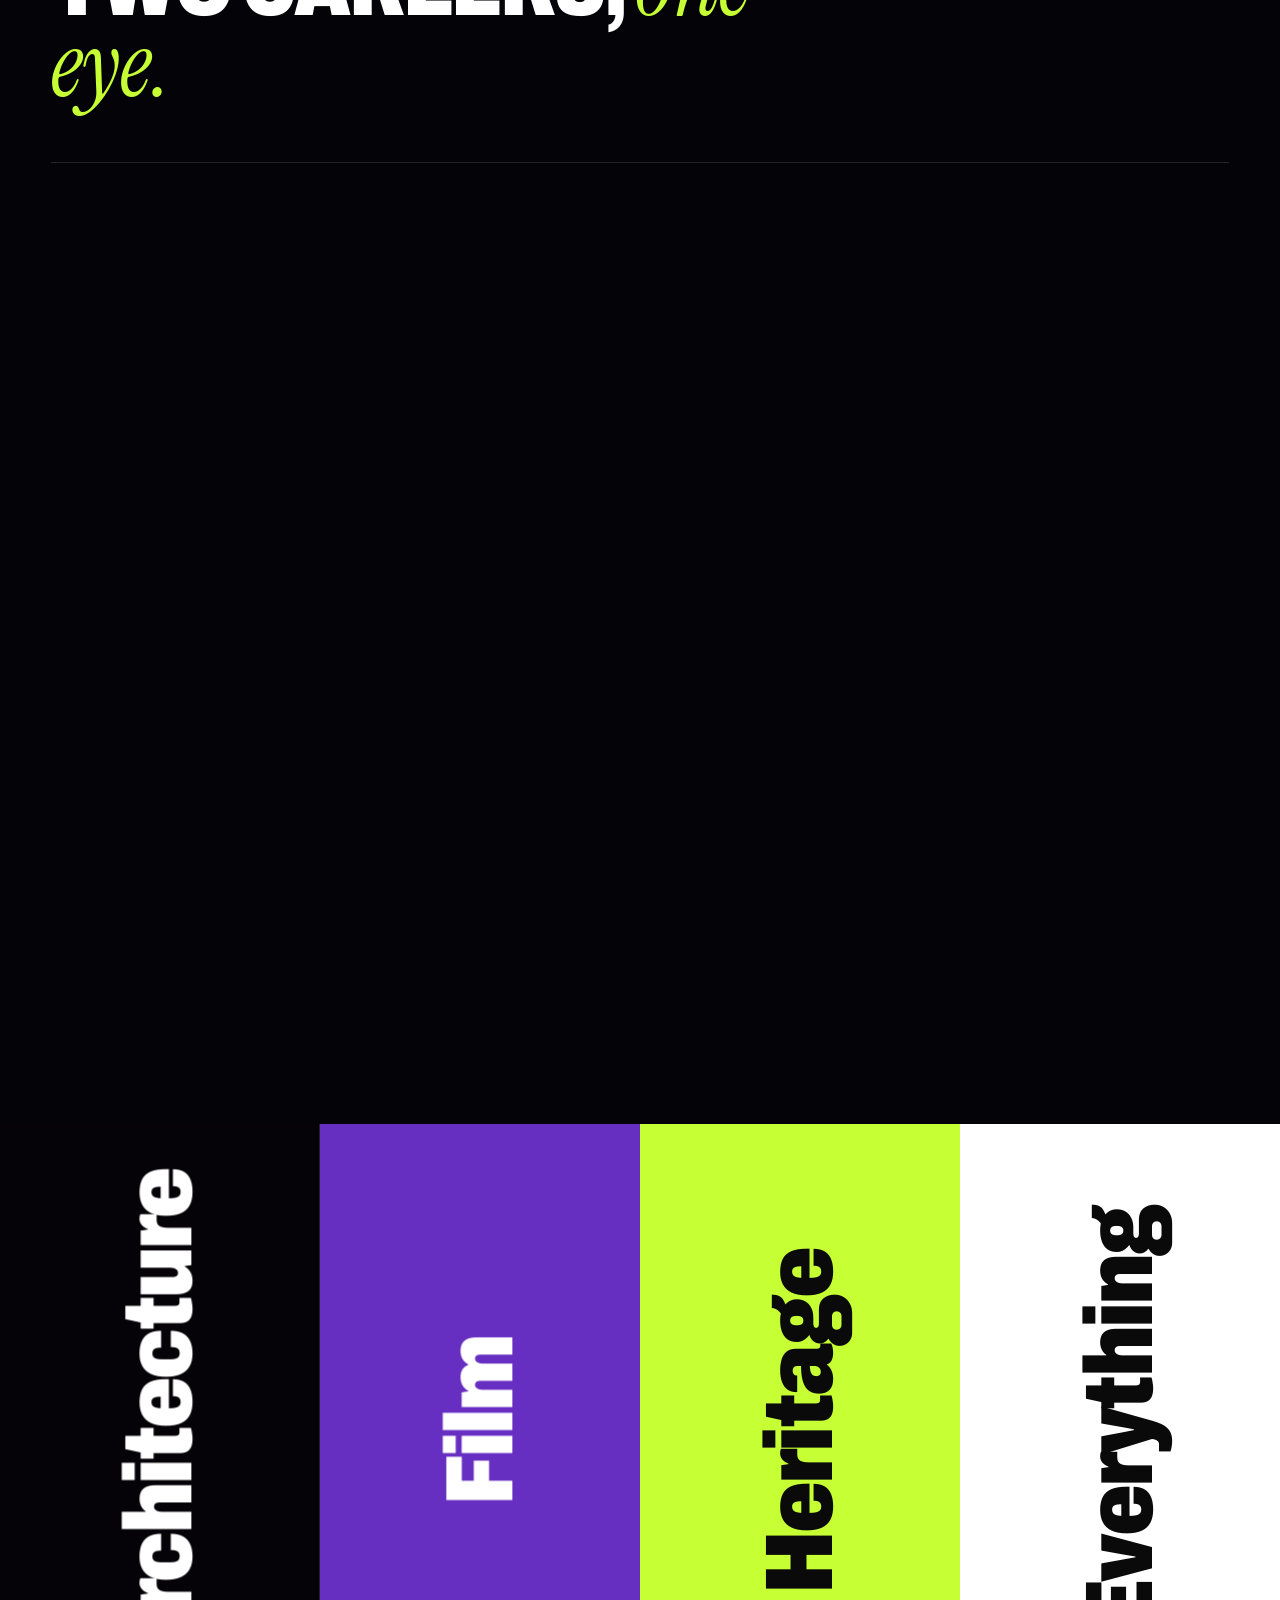
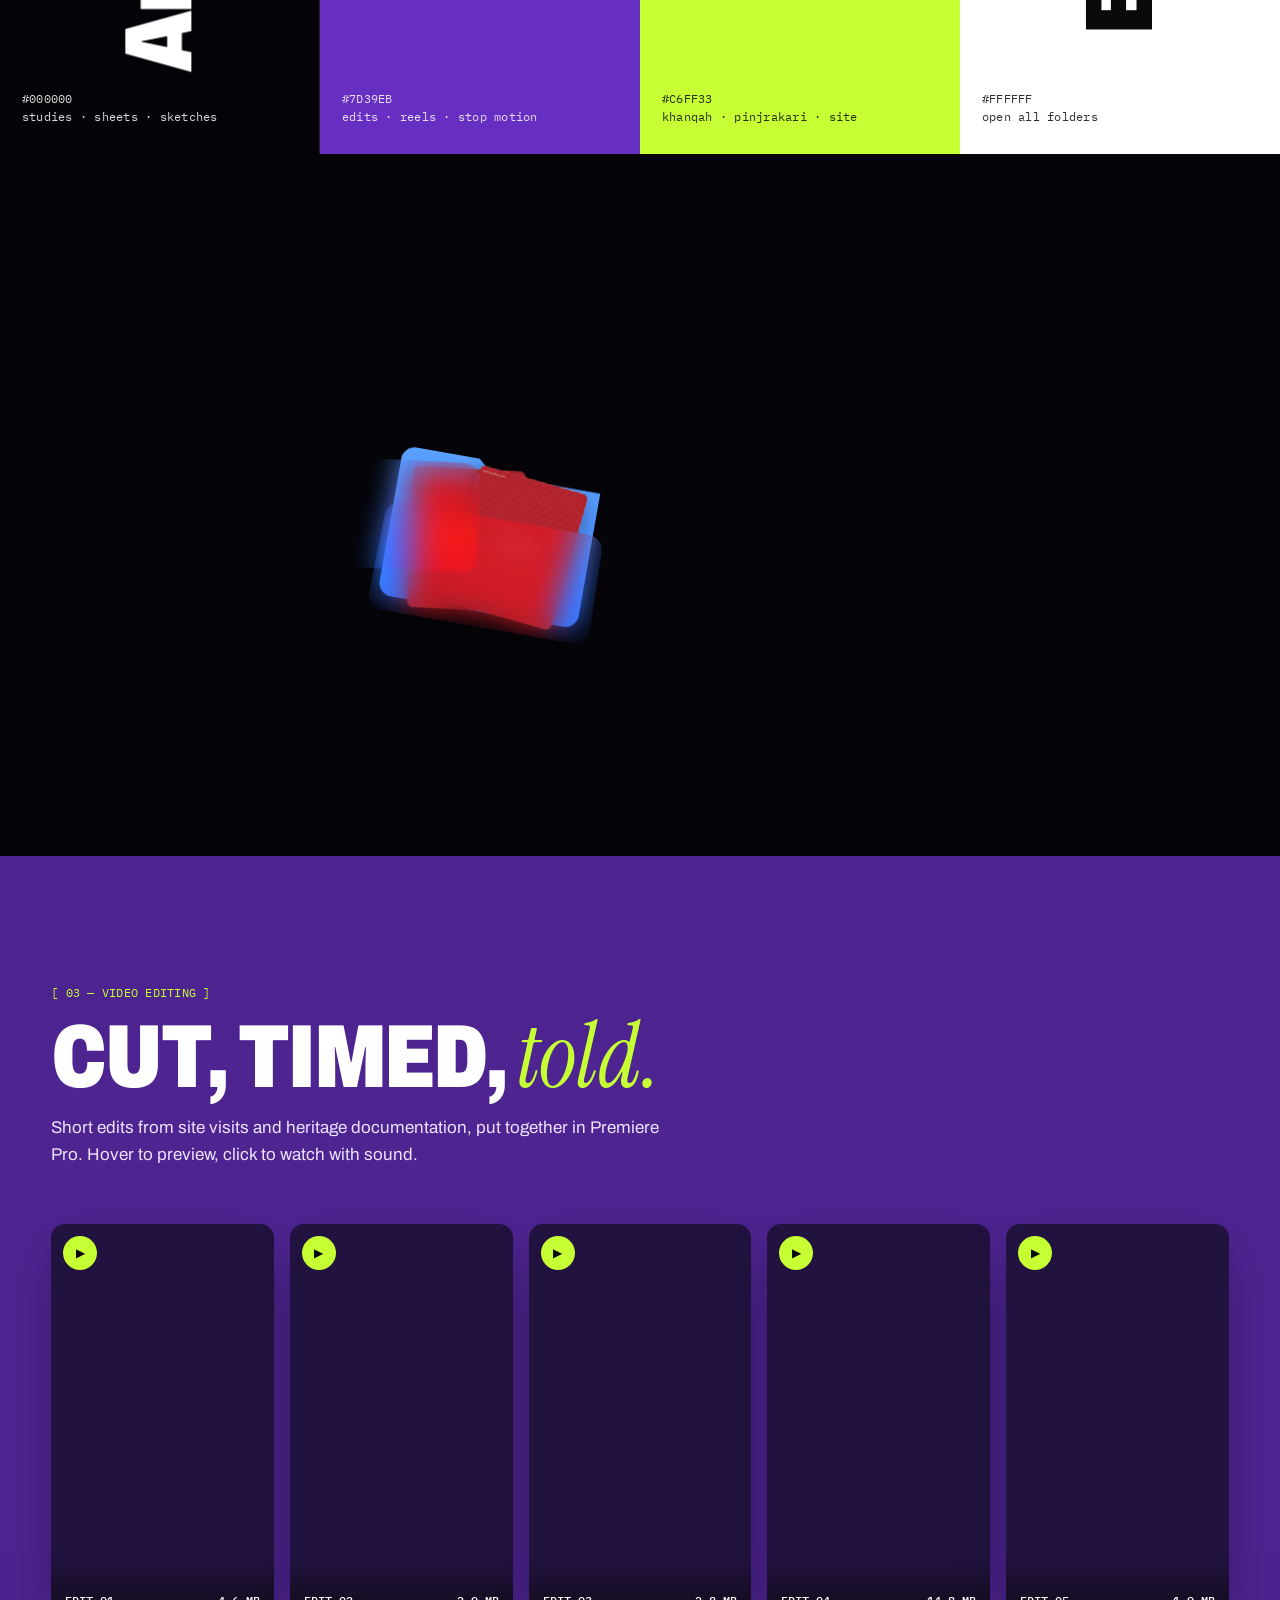
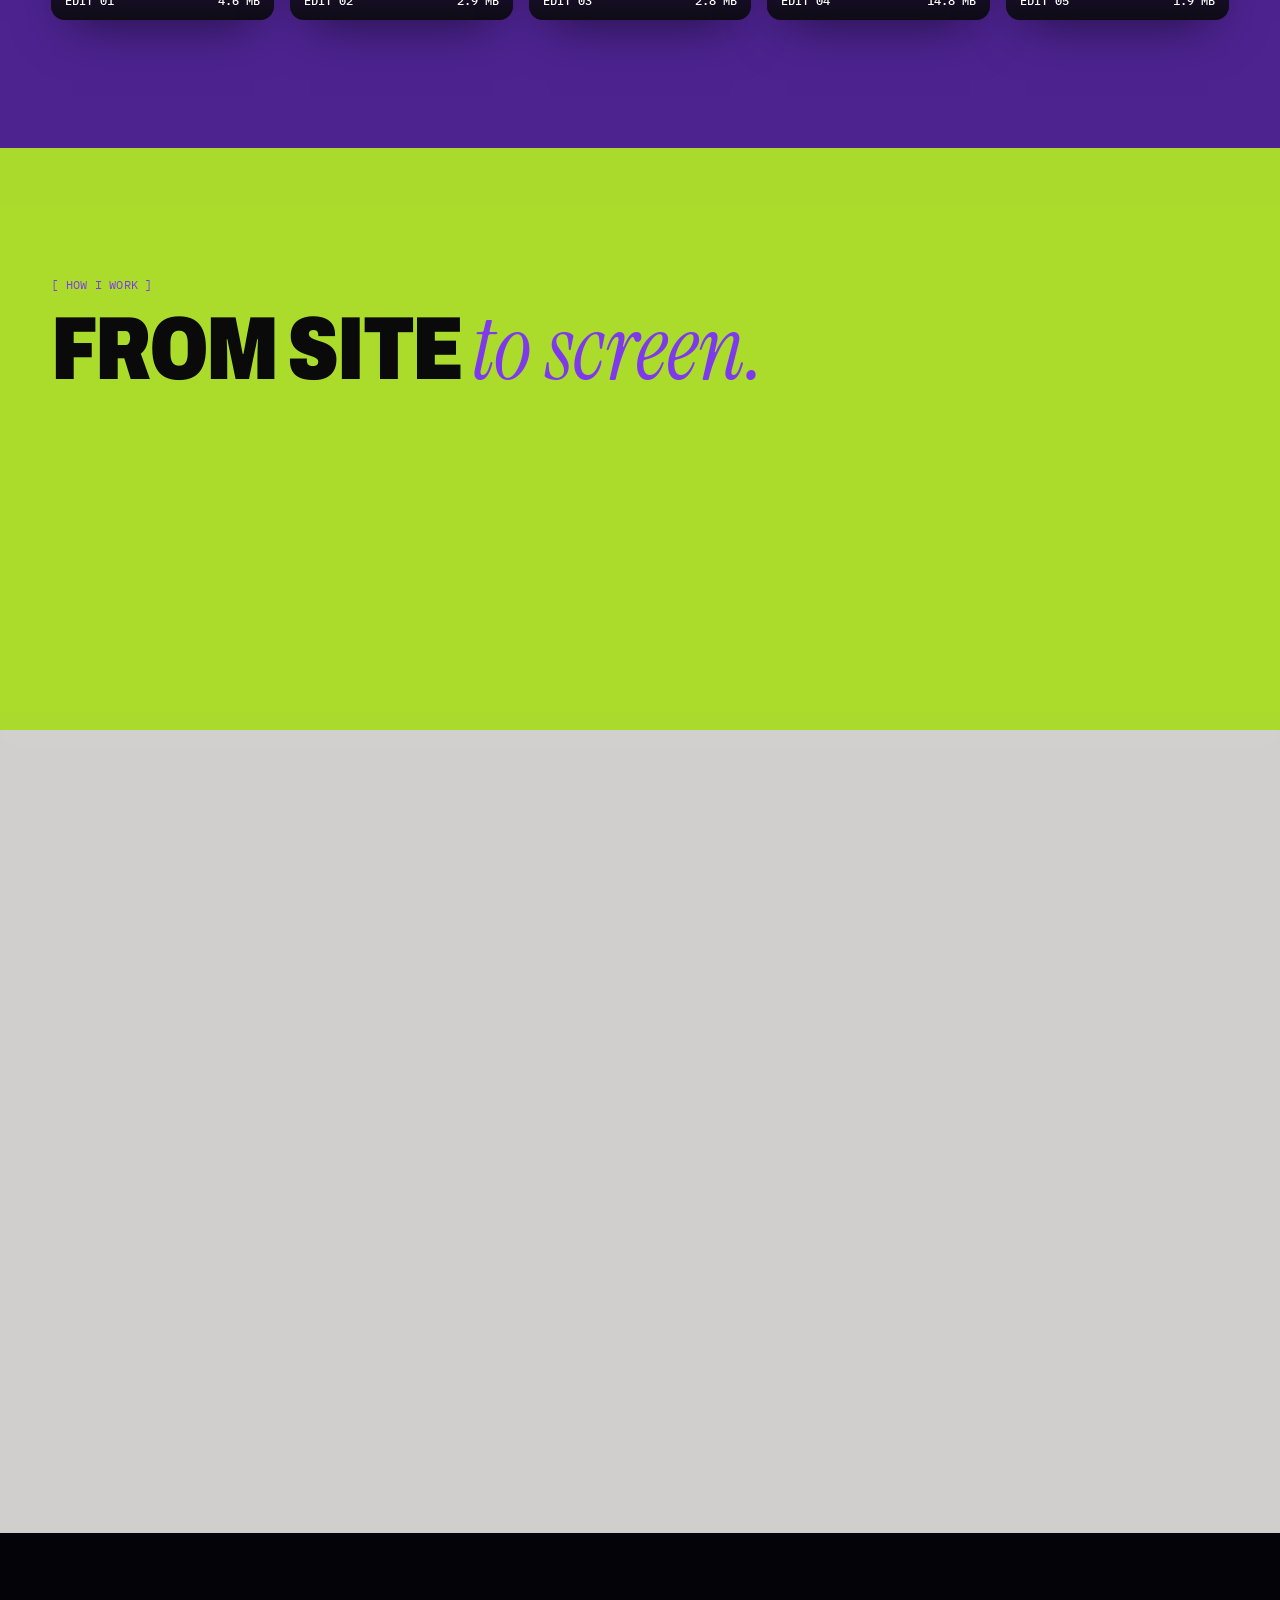
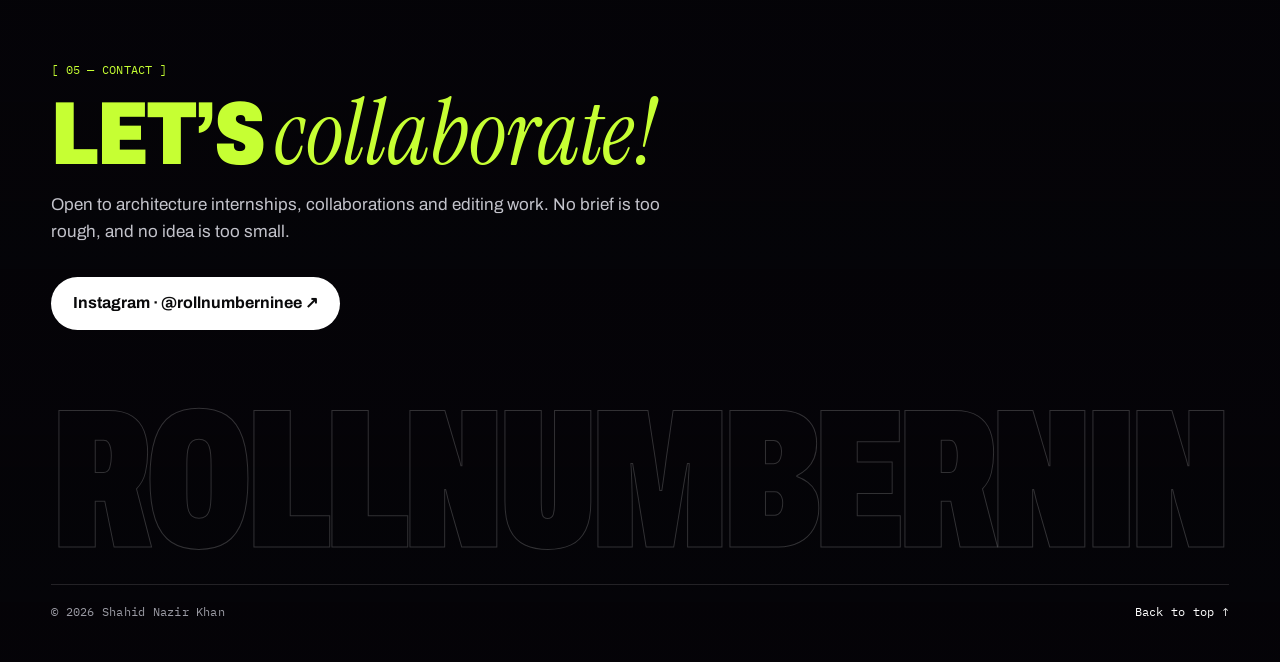
==== commit d1997303: "Move video editing ring to landing page under the hero, filled with the edits" ====
--- a/index.html
+++ b/index.html
@@ -90,6 +90,19 @@
     <span>Architecture</span><i>✦</i><span>Video editing</span><i>✦</i><span>Heritage documentation</span><i>✦</i><span>Stop motion</span><i>✦</i><span>Case studies</span><i>✦</i><span>Hand sketching</span><i>✦</i>
   </div>
 </div>
+
+<!-- ───────── video editing ring: the edits, right after the hero ───────── -->
+<section class="reel-ring" id="editing" aria-label="Video editing work">
+  <div class="section-head row">
+    <p class="mono kicker">[ Video editing ]</p>
+    <p class="mono hint">Hover a folder to stop it · click to watch with sound</p>
+  </div>
+  <div class="orbit" id="reelOrbit">
+    <i class="orbit-track" aria-hidden="true"></i>
+    <h2 class="orbit-title">My video editing work</h2>
+    <div class="orbit-set" id="reelSet"></div>
+  </div>
+</section>
 
 <!-- ───────── stats ───────── -->
 <section class="stats" aria-label="In numbers">
--- a/styles.css
+++ b/styles.css
@@ -695,18 +695,63 @@
 .chip:hover { border-color: var(--lime); color: var(--lime); }
 .chip[aria-pressed="true"] { background: var(--lime); border-color: var(--lime); color: var(--black); }
 
-.desk { padding: 20px var(--gutter) clamp(80px, 10vw, 140px); }
-.desk-panel {
-  border-radius: 20px; overflow: hidden;
-  background: rgba(16,14,22,.5); border: 1px solid rgba(255,255,255,.14);
-  backdrop-filter: blur(22px) saturate(1.3); -webkit-backdrop-filter: blur(22px) saturate(1.3);
-  box-shadow: inset 0 1px 0 rgba(255,255,255,.18), 0 50px 120px -50px rgba(0,0,0,.8);
-}
-.desk-panel .titlebar { gap: 14px; }
-.desk-count { margin-left: auto; font-size: 12px; color: var(--muted); }
-.desk-body { padding: clamp(24px, 4vw, 52px); min-height: 320px; }
-.desk-body .filter-state { margin: 0 0 24px; }
-.page-works .desktop { grid-template-columns: repeat(auto-fill, minmax(min(200px, 100%), 1fr)); }
+.desk { padding: 30px var(--gutter) clamp(60px, 8vw, 110px); }
+.orbit-meta { display: flex; justify-content: space-between; gap: 16px; flex-wrap: wrap; font-size: 12px; text-transform: uppercase; }
+.orbit-meta .dim { color: var(--muted); }
+.desk .filter-state { margin: 10px 0 0; }
+
+/* folders ride an ellipse; app.js places each one every frame */
+.orbit { position: relative; height: clamp(500px, 56vw, 760px); margin-top: 10px; isolation: isolate; }
+
+/* title standing in the middle of the ring, at mid-depth (z 50) */
+.orbit-title {
+  position: absolute; left: 50%; top: 50%; z-index: 50; margin: 0;
+  transform: translate(-50%, -50%); text-align: center; pointer-events: none; white-space: nowrap;
+  font: 400 clamp(26px, 3.6vw, 54px)/1 var(--serif); font-style: normal; letter-spacing: -.01em;
+  color: var(--lime);
+  text-shadow: 0 6px 40px rgba(198,255,51,.25), 0 2px 10px rgba(0,0,0,.5);
+}
+.orbit-track {
+  position: absolute; left: 50%; top: 50%;
+  width: calc(var(--rx, 400) * 2px); height: calc(var(--ry, 100) * 2px);
+  transform: translate(-50%, calc(-50% + var(--track-dy, 70) * 1px));
+  border-radius: 50%; pointer-events: none;
+  border: 1px solid rgba(255,255,255,.12);
+  box-shadow: 0 0 0 1px rgba(125,57,235,.18), 0 0 80px rgba(125,57,235,.35), inset 0 0 60px rgba(125,57,235,.25);
+  background: radial-gradient(closest-side, rgba(125,57,235,.18), transparent);
+}
+.page-works .desktop { display: block; position: absolute; inset: 0; }
+.orbit .folder {
+  position: absolute; left: 50%; top: 50%; width: var(--fw, 210px);
+  animation: none; will-change: transform, opacity;
+}
+.orbit .folder.hit .f-label strong { color: var(--lime); }
+.orbit .folder .f-label { text-align: center; text-shadow: 0 2px 12px rgba(0,0,0,.8); }
+.orbit .empty { position: absolute; inset: 0; display: grid; place-items: center; margin: 0; }
+.orbit-set { position: absolute; inset: 0; }
+.page-works .desk { padding-bottom: calc(110px + env(safe-area-inset-bottom, 0px)); }   /* room for the dock */
+
+/* landing: ring of video edits */
+.reel-ring { padding: clamp(56px, 7vw, 96px) var(--gutter) 0; }
+.reel-ring .section-head { margin-bottom: 0; }
+.reel-ring .kicker { margin: 0; }
+.folder-reel .f-vid {
+  left: 21%; width: 58%; top: -30%;               /* stands well out of the folder so the edit is visible */
+  transform: rotate(-3deg); overflow: hidden; background: #111;
+  border: 2px solid rgba(255,255,255,.85); border-radius: 8px;
+}
+.folder-reel .f-vid video { width: 100%; height: 100%; object-fit: cover; }
+.folder-reel:hover .f-paper.f-vid { transform: translateY(-18%) rotate(0deg) scale(1.1); }
+.orbit .folder .f-label { transition: opacity .3s; }
+@media (max-width: 640px) {
+  .orbit { height: 620px; }
+  .orbit .folder .f-label span { display: none; }
+  .orbit .folder .f-label strong { font-size: 13px; }
+  .orbit .folder.is-back .f-label { opacity: 0; }
+  .orbit .f-front { padding: 8px 9px; white-space: nowrap; }
+  .orbit-title { font-size: 22px; }
+  .orbit .f-tag, .orbit .f-count { font-size: 9px; }
+}
 
 .pill-ghost { background: transparent; color: var(--white); border: 1px solid rgba(255,255,255,.35); }
 .pill-ghost:hover { color: var(--black); }
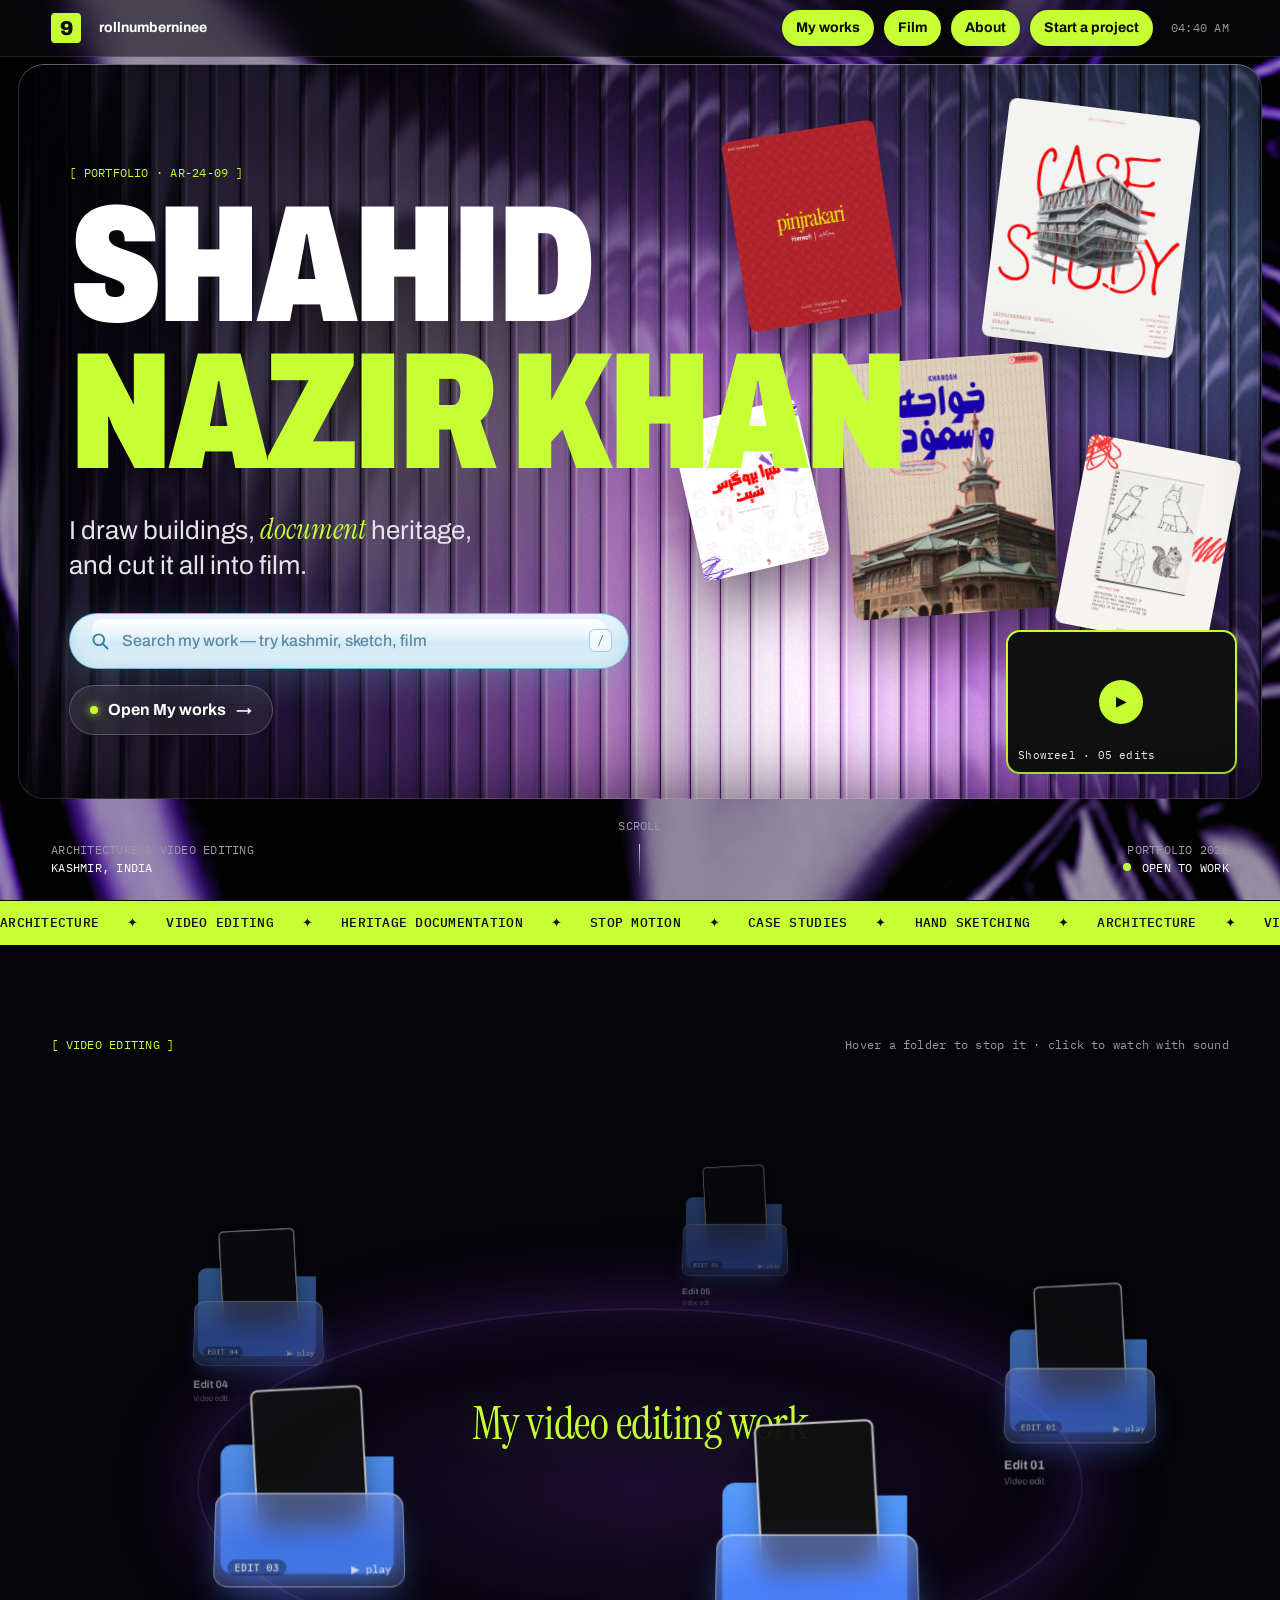
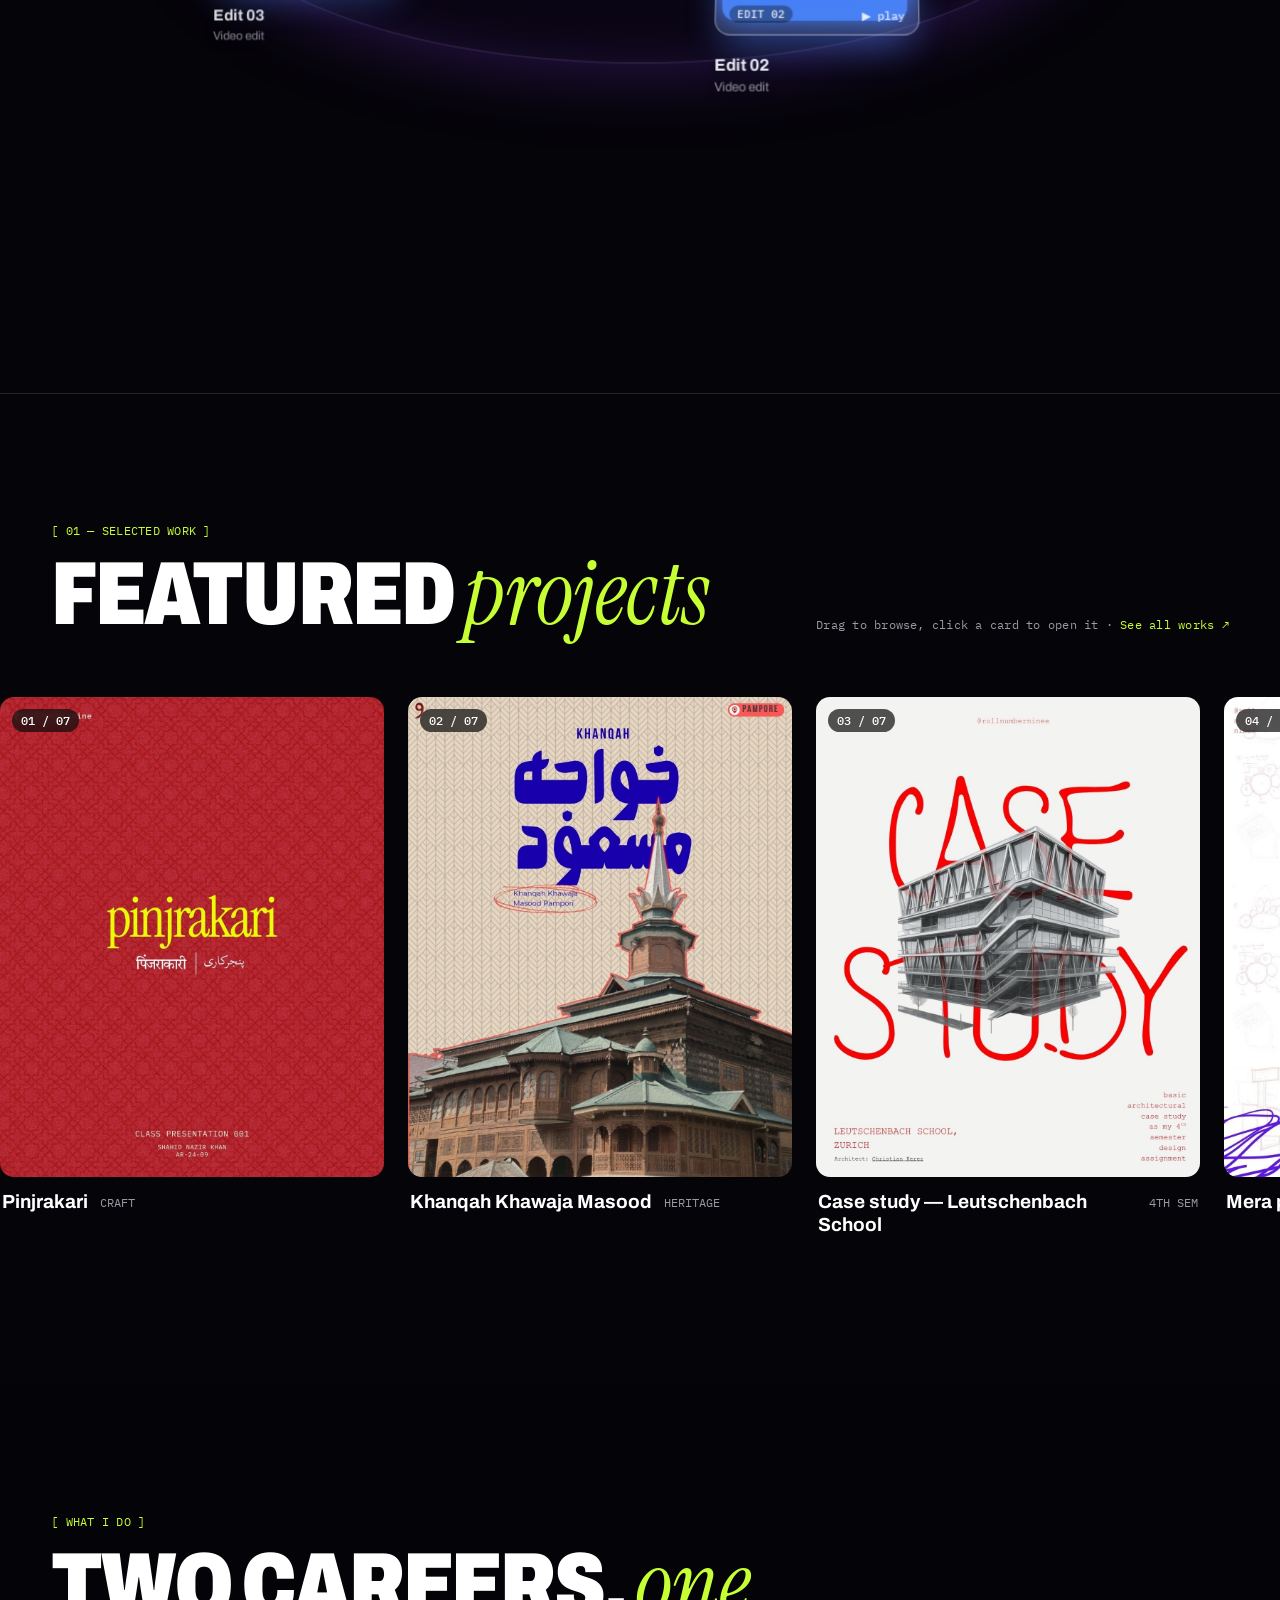
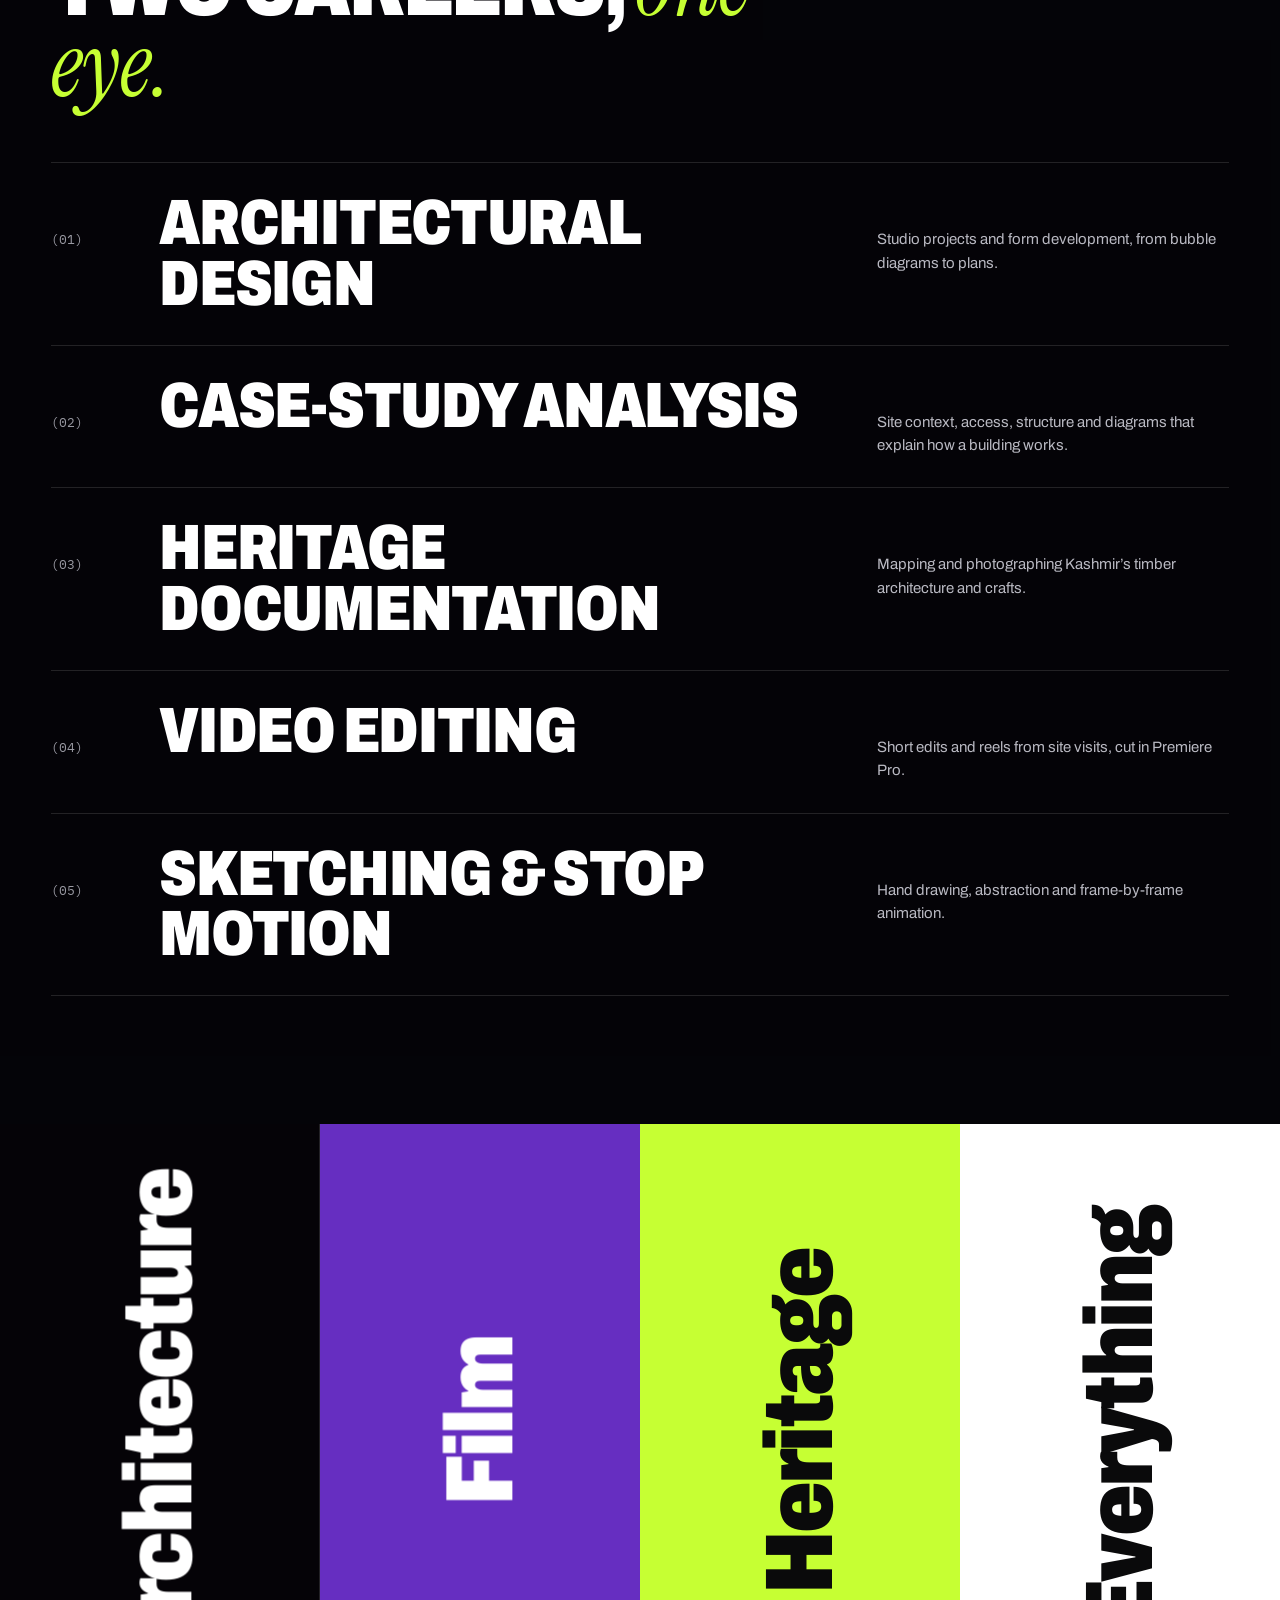
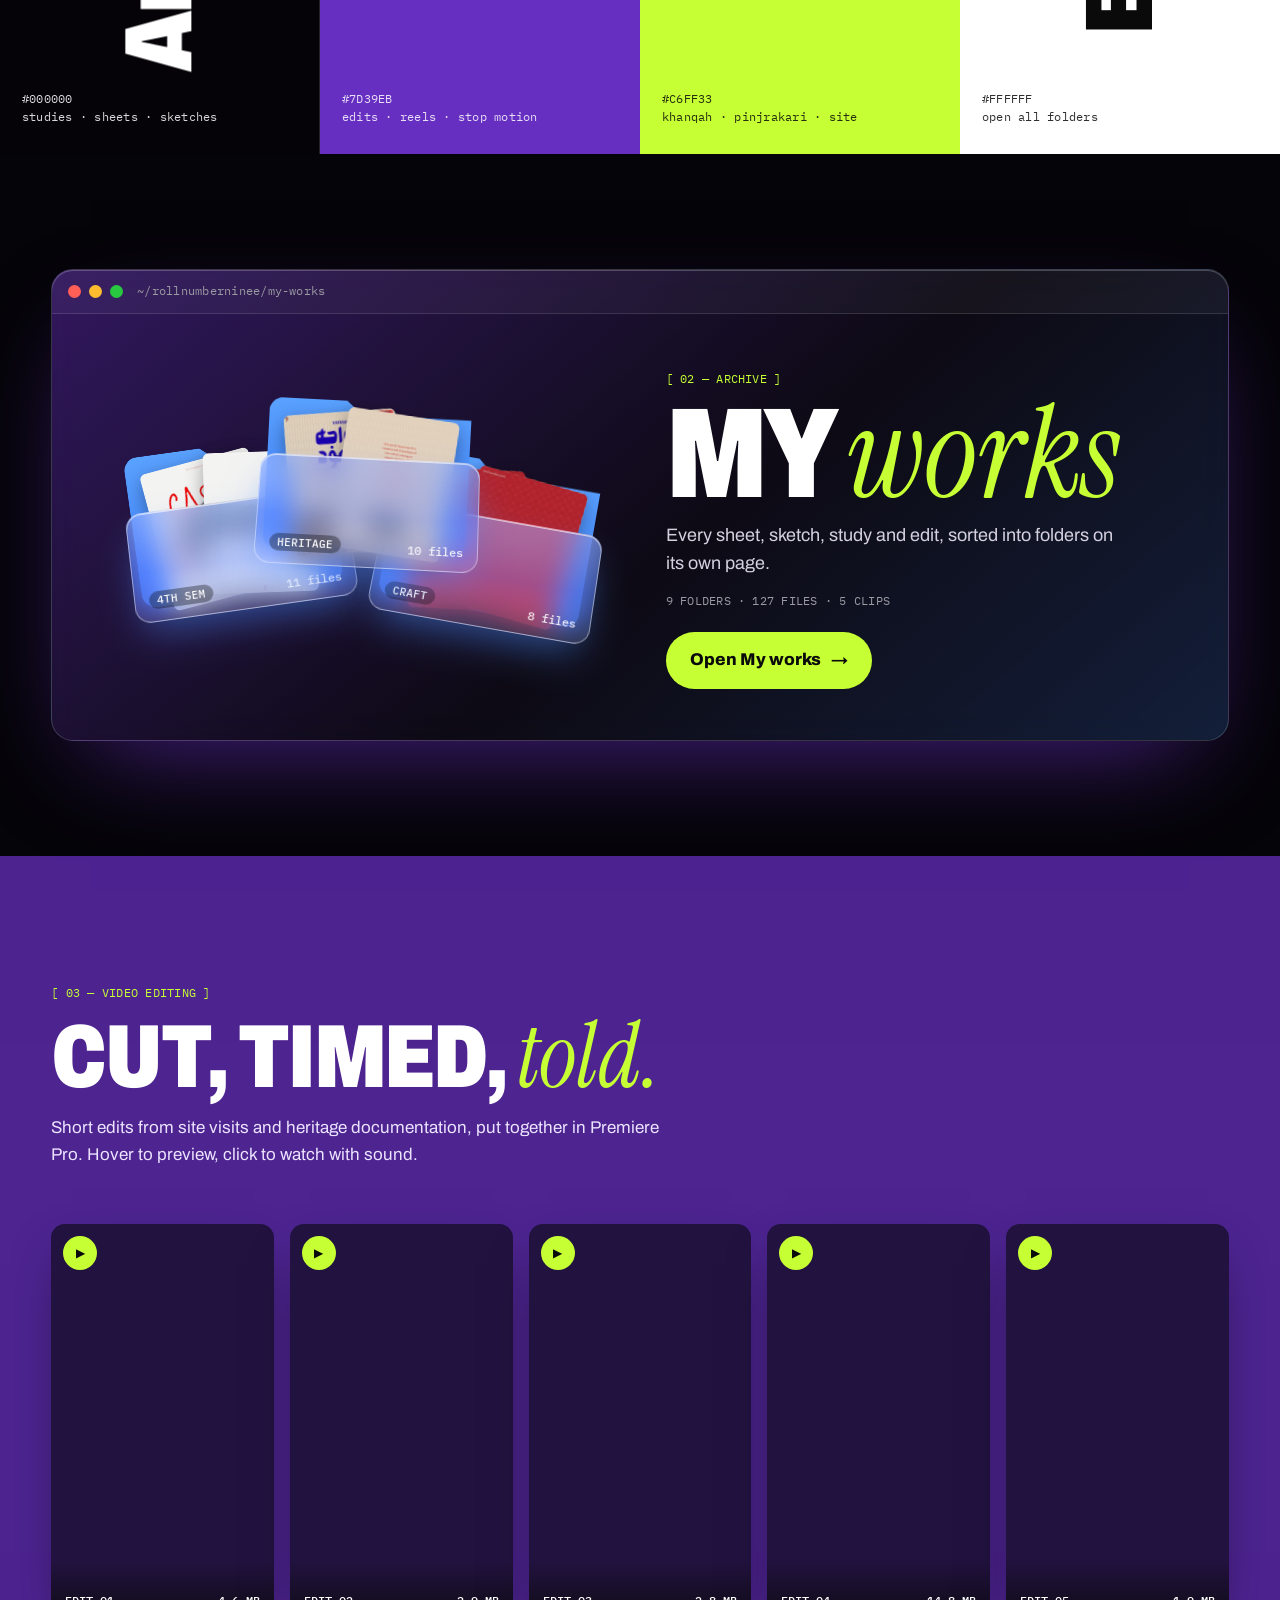
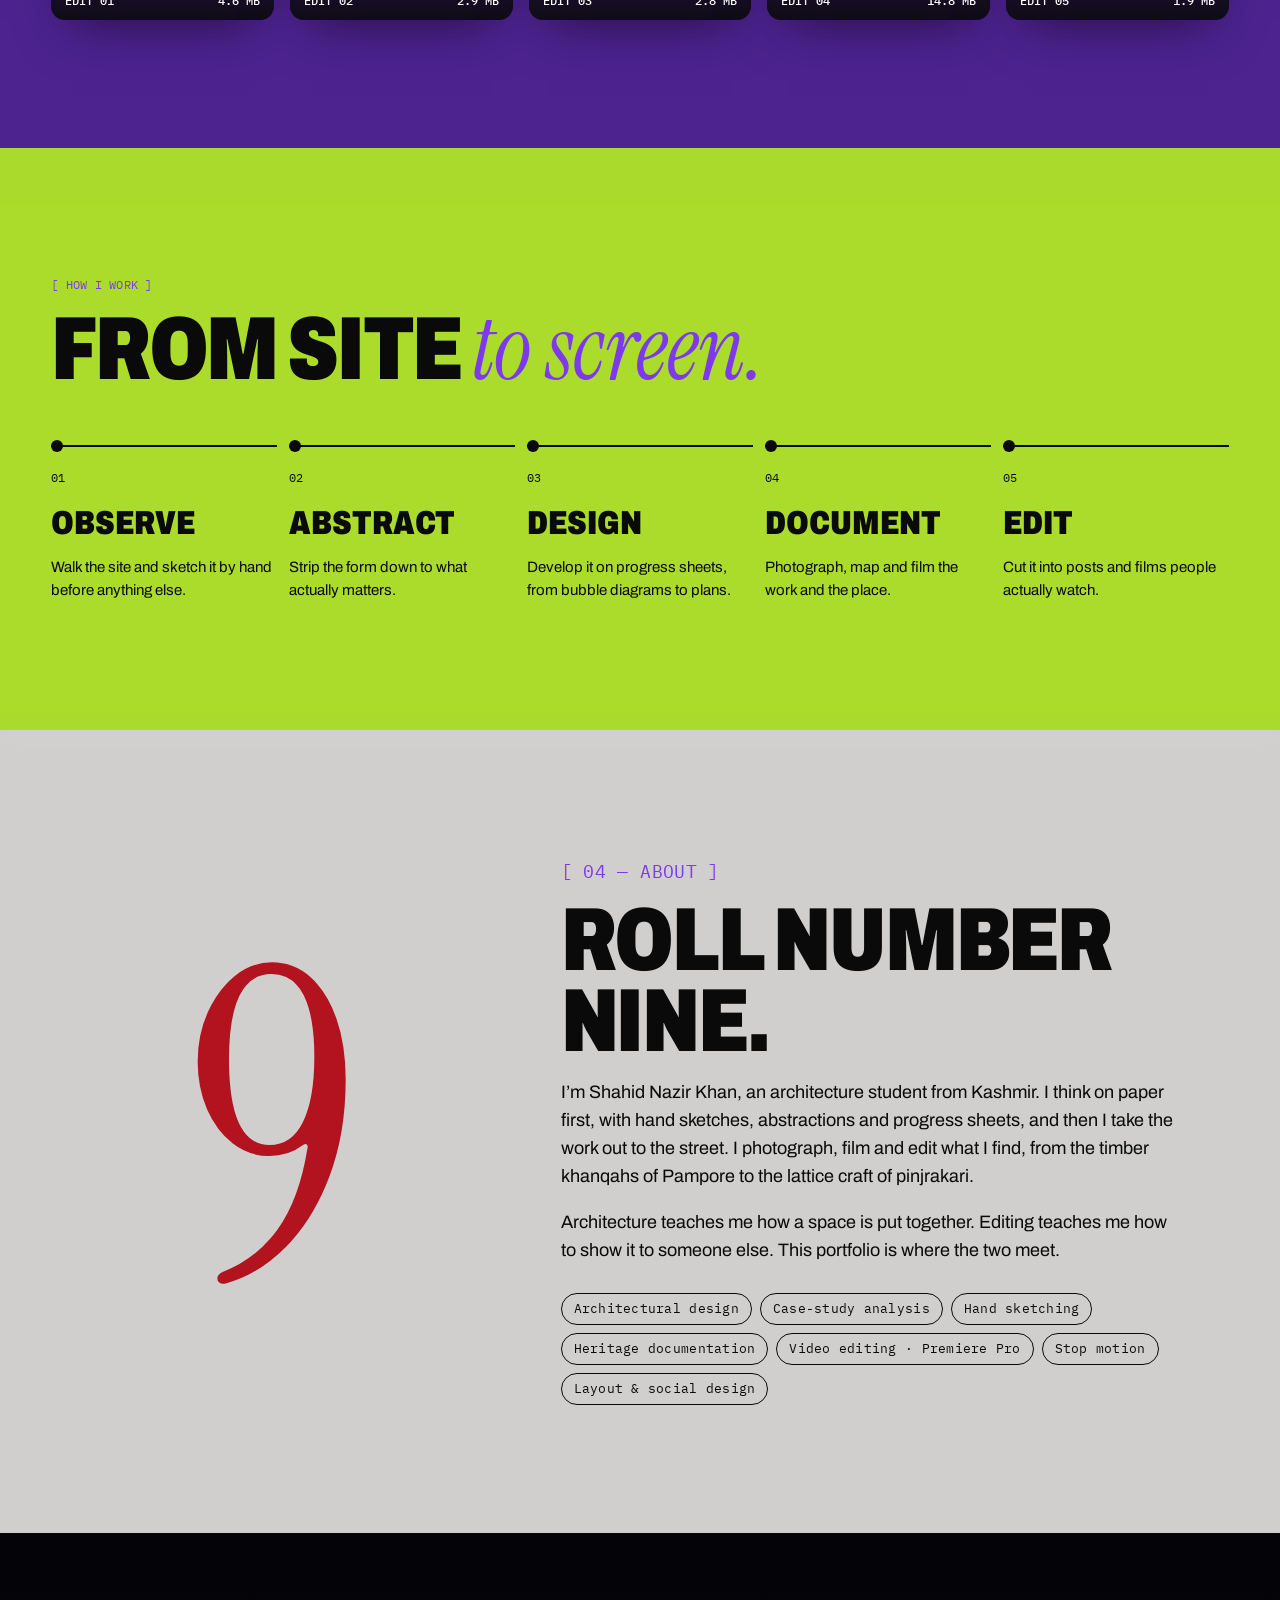
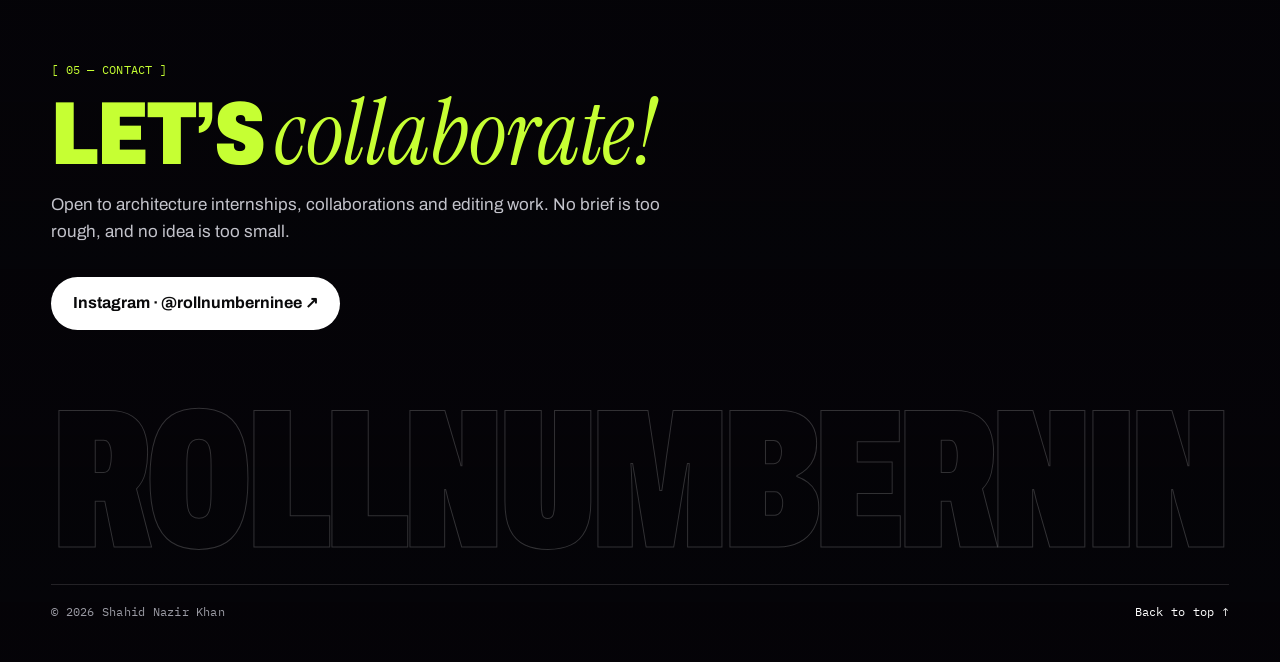
==== commit 21960830: "Menubar: every link is a lime pill like Start a project; current page in white" ====
--- a/index.html
+++ b/index.html
@@ -27,10 +27,10 @@
   <a href="#top" class="mark" aria-label="Home">9</a>
   <span class="menubar-name">rollnumberninee</span>
   <nav>
-    <a href="works.html" class="roll" data-t="My works"><span>My works</span></a>
-    <a href="#film" class="roll" data-t="Film"><span>Film</span></a>
-    <a href="#about" class="roll" data-t="About"><span>About</span></a>
-    <a href="#contact" class="cta">Start a project</a>
+    <a href="works.html" class="cta">My works</a>
+    <a href="#film" class="cta">Film</a>
+    <a href="#about" class="cta">About</a>
+    <a href="#contact" class="cta cta-start">Start a project</a>
   </nav>
   <span class="menubar-clock mono" id="clock" aria-hidden="true"></span>
 </header>
--- a/styles.css
+++ b/styles.css
@@ -118,16 +118,13 @@
 .menubar-name { font-weight: 700; }
 .menubar nav { display: flex; align-items: center; gap: 22px; margin-left: auto; }
 .menubar nav a { text-decoration: none; color: #d6d6dc; }
-/* letter-roll hover: the label slides up and a copy rolls in from below */
-.roll { position: relative; display: inline-block; overflow: hidden; height: 1.3em; line-height: 1.3em; }
-.roll span, .roll::after { display: block; transition: transform .45s cubic-bezier(.7,0,.2,1); }
-.roll::after { content: attr(data-t); position: absolute; left: 0; top: 100%; color: var(--lime); }
-.roll:hover span, .roll:hover::after { transform: translateY(-100%); }
 .menubar nav .cta {
   padding: 7px 14px; border-radius: 999px; background: var(--lime); color: var(--black);
   font-weight: 700; transition: background .2s, transform .2s;
 }
 .menubar nav .cta:hover { background: var(--white); transform: translateY(-1px); }
+.menubar nav { gap: 10px; }
+.menubar nav .cta.is-here { background: var(--white); }      /* the page you're on */
 .menubar-clock { font-size: 12px; color: var(--muted); min-width: 4.5em; text-align: right; }
 @media (max-width: 640px) {
   .menubar-name, .menubar-clock { display: none; }
@@ -599,7 +596,6 @@
 
 /* ── landing: links into My Works ── */
 .band { text-decoration: none; }
-.roll.is-here span { color: var(--lime); }
 .hint a { color: var(--lime); text-decoration: none; }
 .hint a:hover { text-decoration: underline; }
 .hero-works {
@@ -785,7 +781,11 @@
 }
 .dock-item:hover .dock-tip { opacity: 1; }
 @media (max-width: 760px) { .dock { display: none; } .works-foot { padding-bottom: 40px; } }
-@media (max-width: 480px) { .menubar nav .cta { display: none; } }
+@media (max-width: 560px) {
+  .menubar nav { gap: 6px; }
+  .menubar nav .cta { padding: 6px 11px; font-size: 13px; }
+}
+@media (max-width: 420px) { .menubar nav .cta-start { display: none; } }
 
 /* ── custom cursor + crystal trail ── */
 html[data-custom-cursor], html[data-custom-cursor] * { cursor: none !important; }
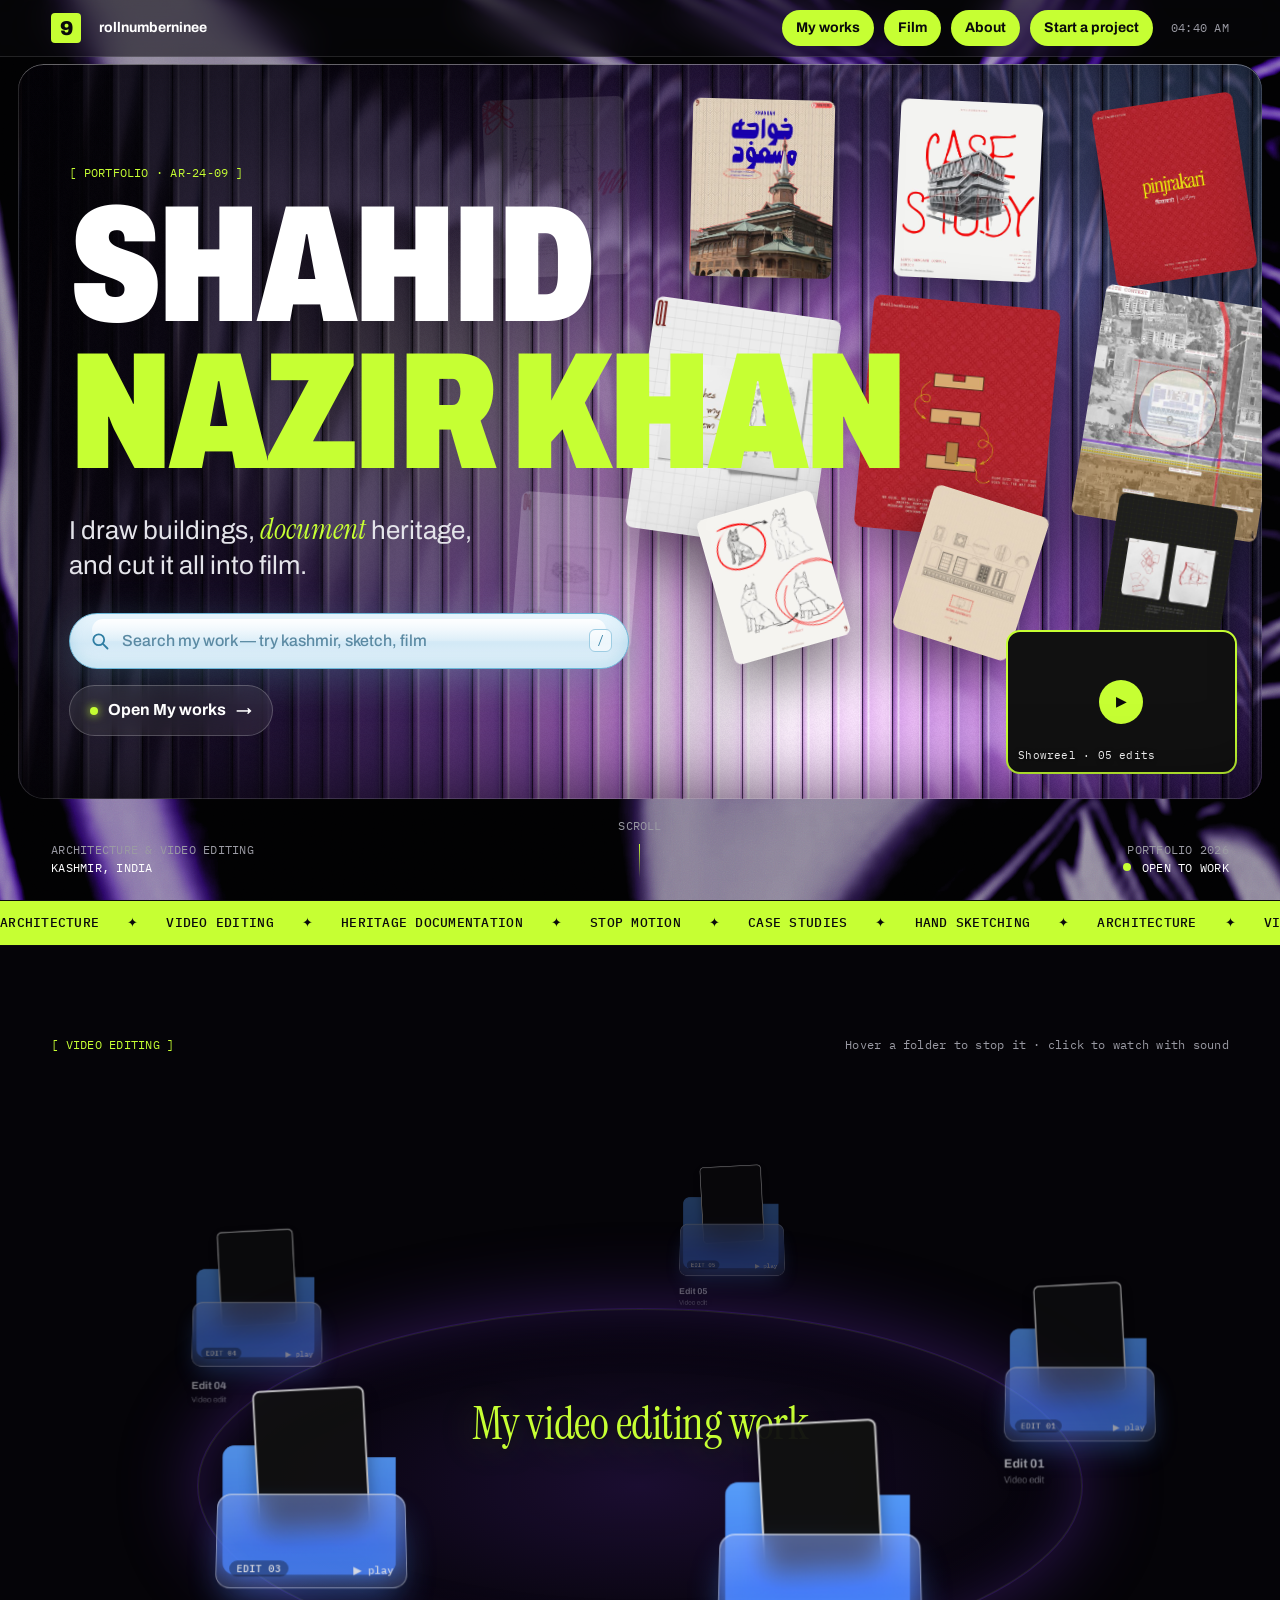
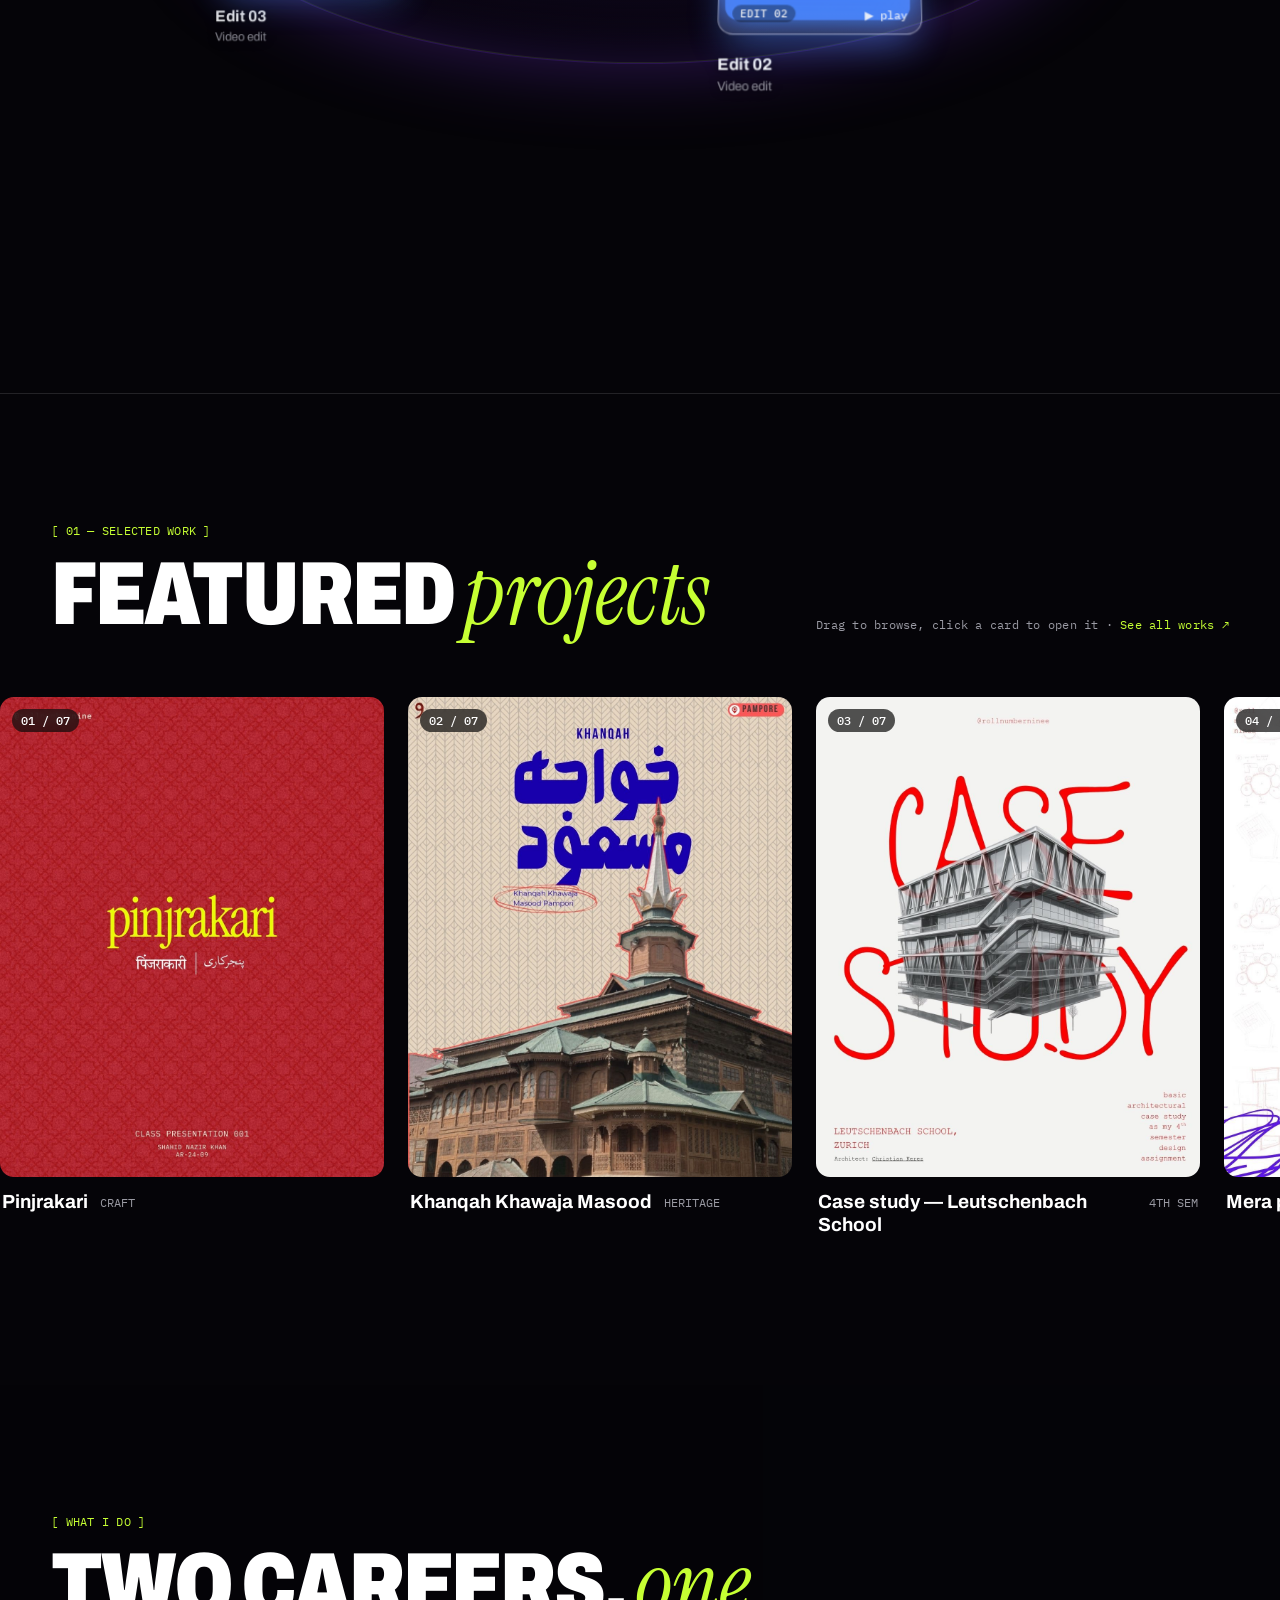
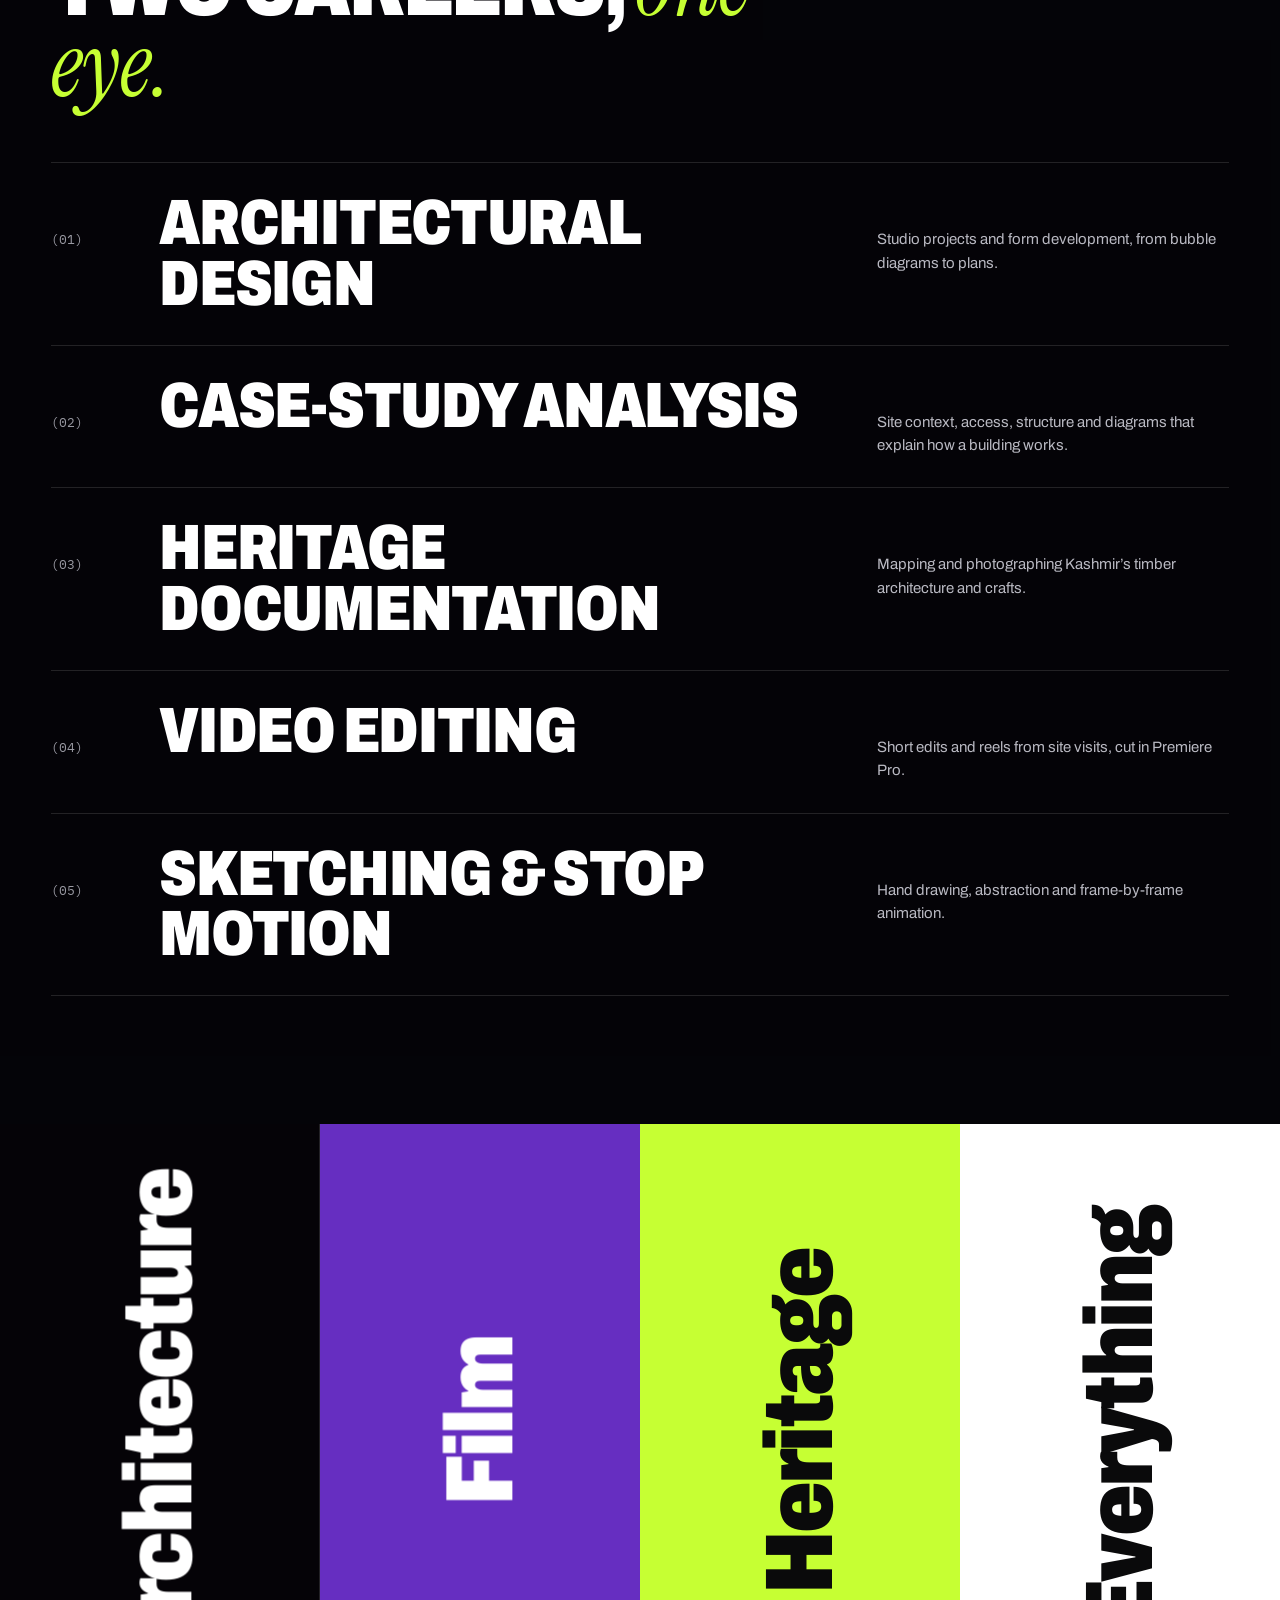
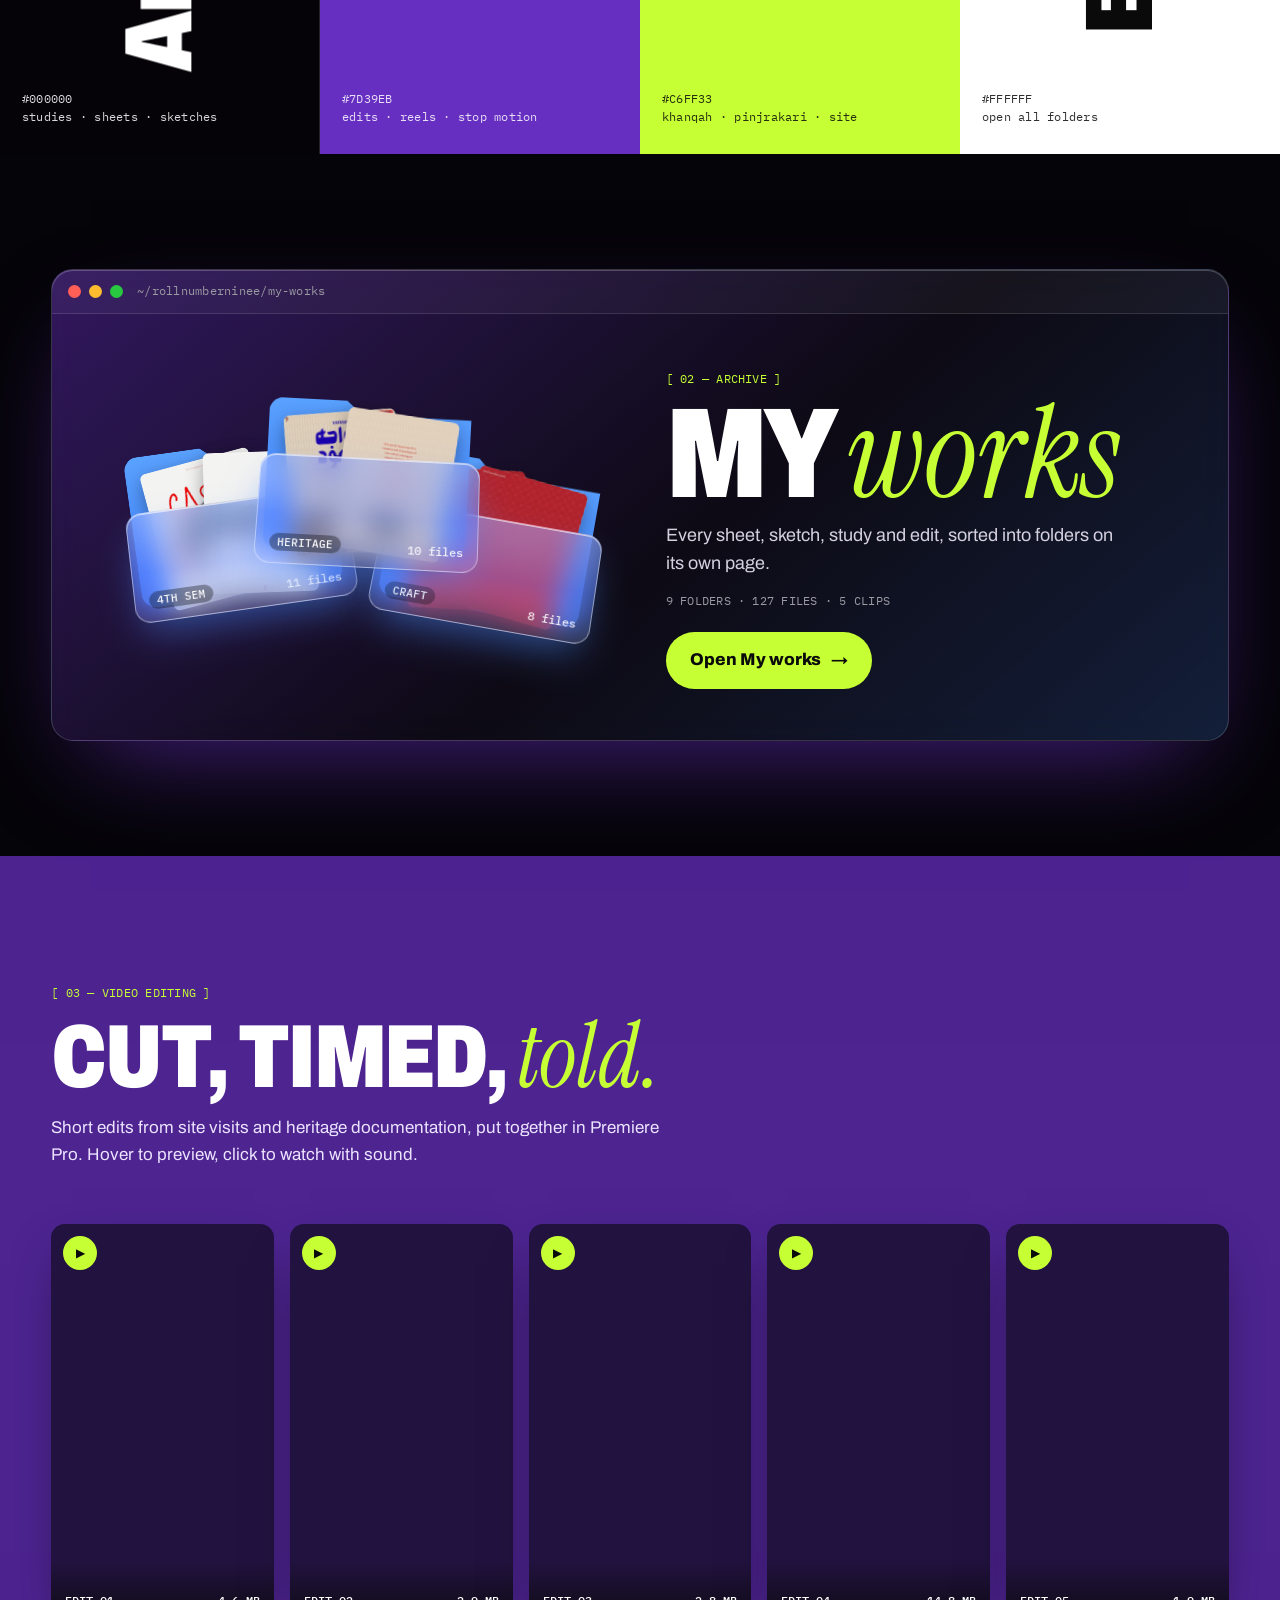
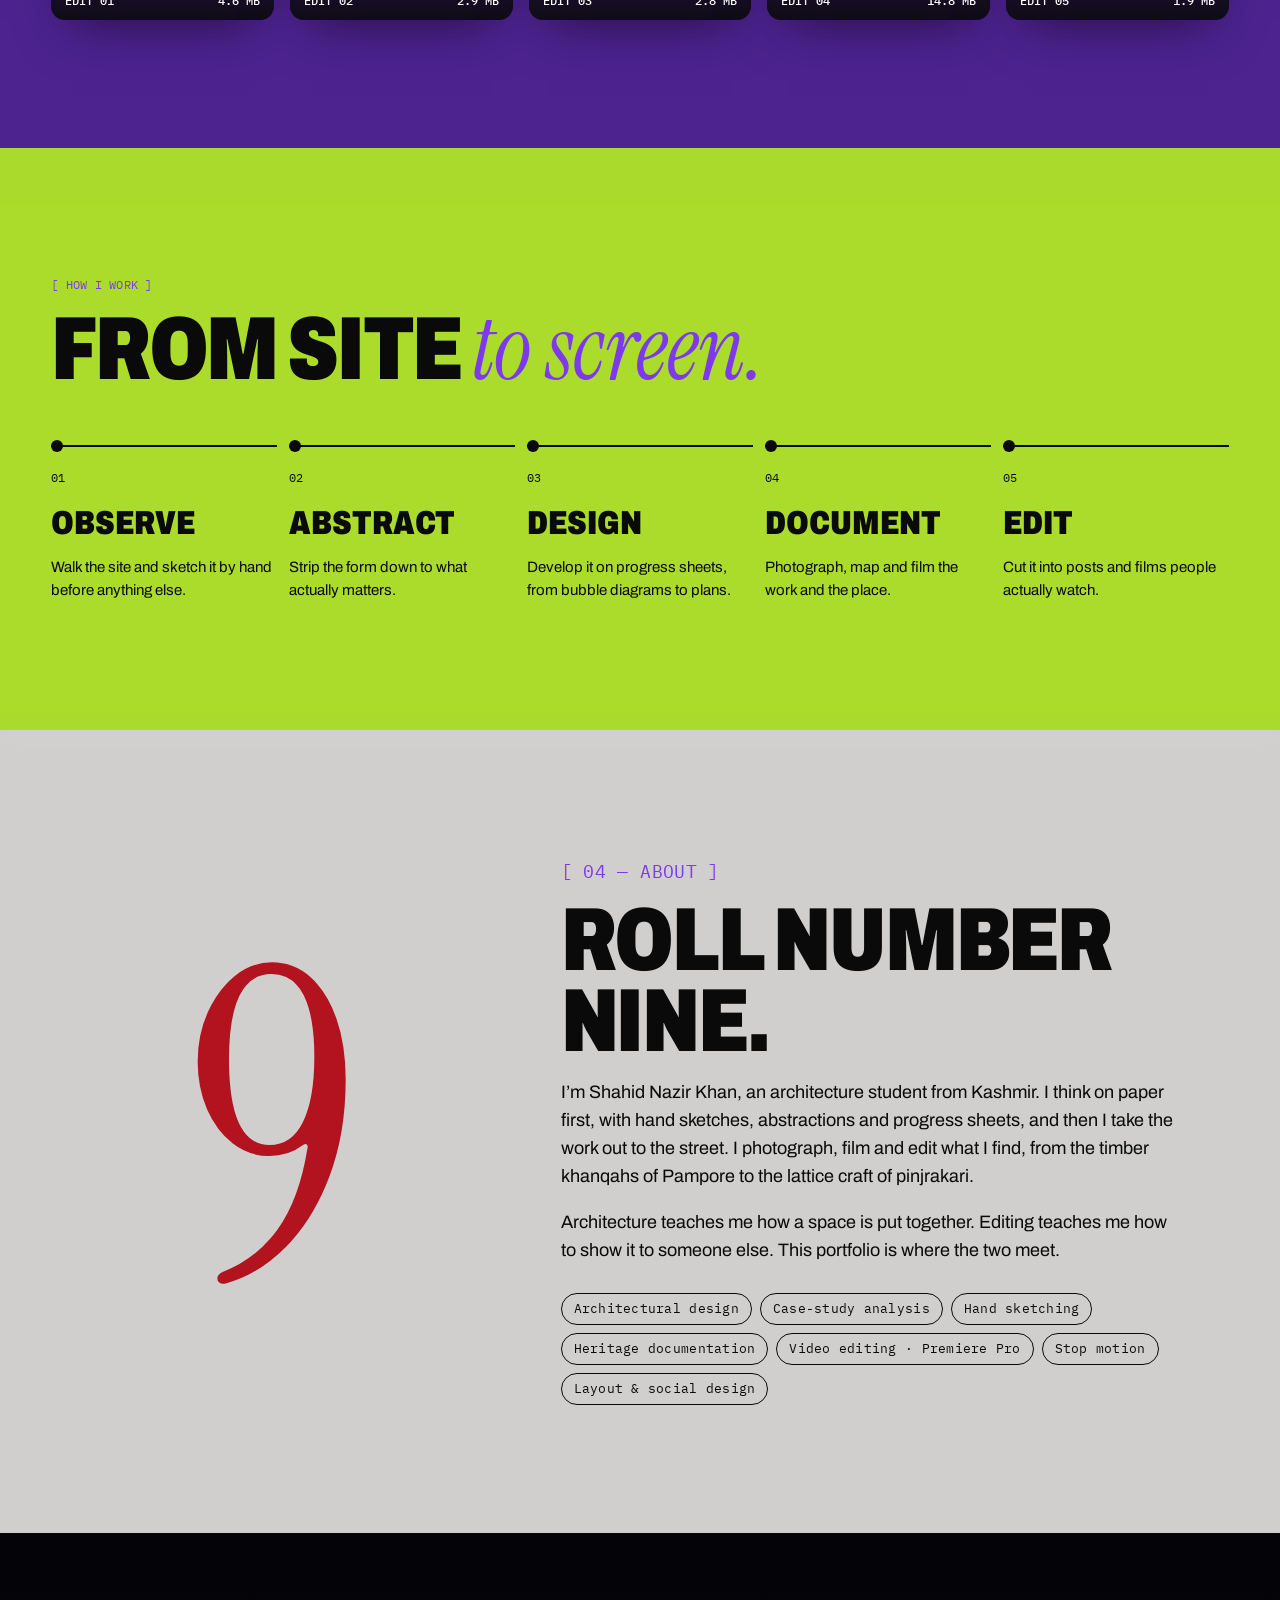
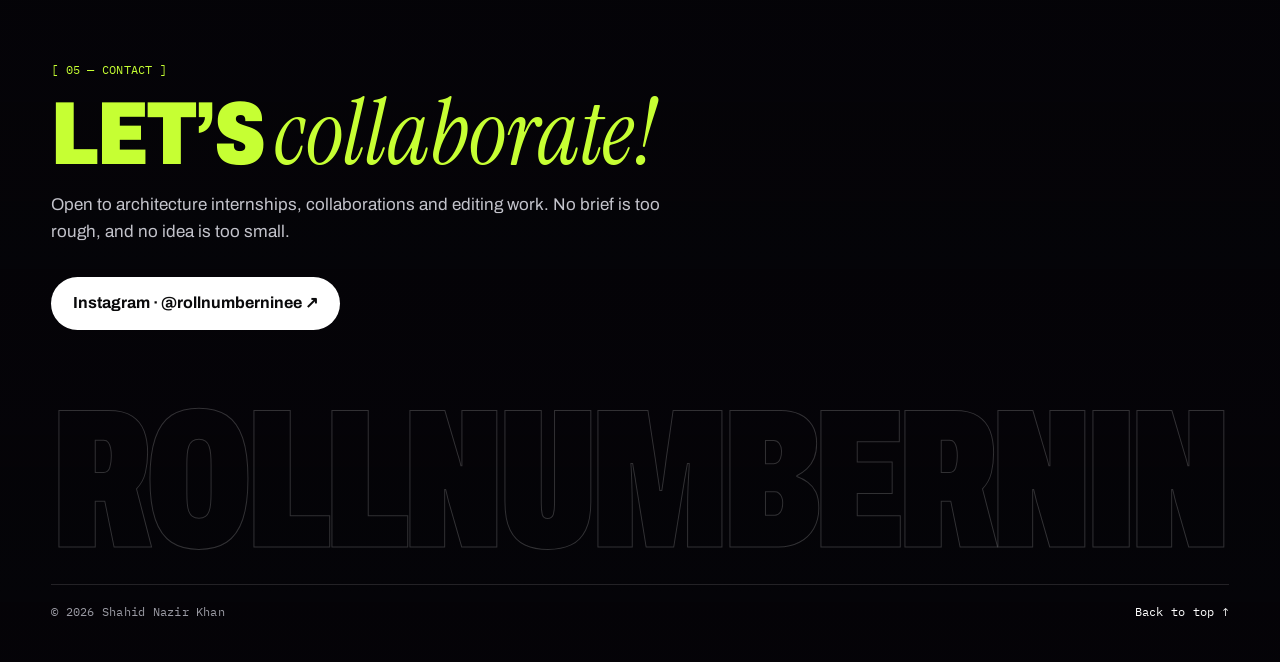
==== commit 5038dcb9: "Hero: endless stream of spinning posters drifting right to left and fading out" ====
--- a/index.html
+++ b/index.html
@@ -41,14 +41,8 @@
     <canvas class="hero-glass" id="glass" aria-hidden="true"></canvas>
     <div class="hero-shade"></div>
 
-    <!-- floating work, after studio loop's collage -->
-    <div class="floaters" id="floaters" aria-hidden="true">
-      <img class="fl fl-1" data-depth="18" src="assets/pinjrakari/pinjrakari-01-t.jpg" alt="">
-      <img class="fl fl-2" data-depth="32" src="assets/casestudy/casestudy-01-t.jpg" alt="">
-      <img class="fl fl-3" data-depth="12" src="assets/khanqah/khanqah-01-t.jpg" alt="">
-      <img class="fl fl-4" data-depth="26" src="assets/abstraction/abstraction-01-t.jpg" alt="">
-      <img class="fl fl-5" data-depth="40" src="assets/progress/progress-01-t.jpg" alt="">
-    </div>
+    <!-- stream of posters drifting right to left, spinning, fading out mid-way; app.js drives it -->
+    <div class="floaters" id="floaters" aria-hidden="true"></div>
 
     <div class="hero-inner">
       <p class="mono kicker">[ Portfolio · AR-24-09 ]</p>
--- a/styles.css
+++ b/styles.css
@@ -176,25 +176,12 @@
 .hero-role em { color: var(--lime); font-size: 1.12em; }
 .hero .search { animation: fade 1s .5s both; }
 
-/* floating cards with mouse parallax, after studio loop */
-.floaters { position: absolute; inset: 0; pointer-events: none; }
+/* poster stream; app.js sets each poster's transform and opacity every frame */
+.floaters { position: absolute; inset: 0; pointer-events: none; overflow: hidden; border-radius: inherit; }
 .fl {
-  position: absolute; width: clamp(110px, 12vw, 190px); height: auto; border-radius: 8px;
+  position: absolute; left: 0; top: 0; height: auto; border-radius: 8px;
   box-shadow: 0 24px 60px rgba(0,0,0,.5);
-  transform: translate3d(var(--x, 0px), var(--y, 0px), 0) rotate(var(--r));
-  transition: transform .9s cubic-bezier(.2,.8,.2,1);
-  animation: floatIn 1.2s cubic-bezier(.2,.8,.2,1) both;
-}
-@keyframes floatIn { from { opacity: 0; translate: 0 60px; } }
-.fl-1 { --r: -9deg; right: 30%; top: 9%;  animation-delay: .2s; }
-.fl-2 { --r: 7deg;  right: 6%;  top: 6%;  animation-delay: .3s; width: clamp(130px, 15vw, 230px); }
-.fl-3 { --r: -4deg; right: 17%; top: 40%; animation-delay: .4s; width: clamp(140px, 16vw, 250px); }
-.fl-4 { --r: 11deg; right: 3%;  top: 52%; animation-delay: .5s; }
-.fl-5 { --r: -13deg; right: 36%; top: 47%; animation-delay: .6s; width: clamp(90px, 10vw, 160px); }
-@media (max-width: 900px) {
-  .fl { width: 96px !important; opacity: .85; }
-  .fl-1 { right: 42%; top: 6%; } .fl-2 { right: 6%; top: 4%; } .fl-3 { right: 22%; top: 18%; }
-  .fl-4, .fl-5 { display: none; }
+  will-change: transform, opacity; opacity: 0;
 }
 
 /* showreel thumb, after daylight */
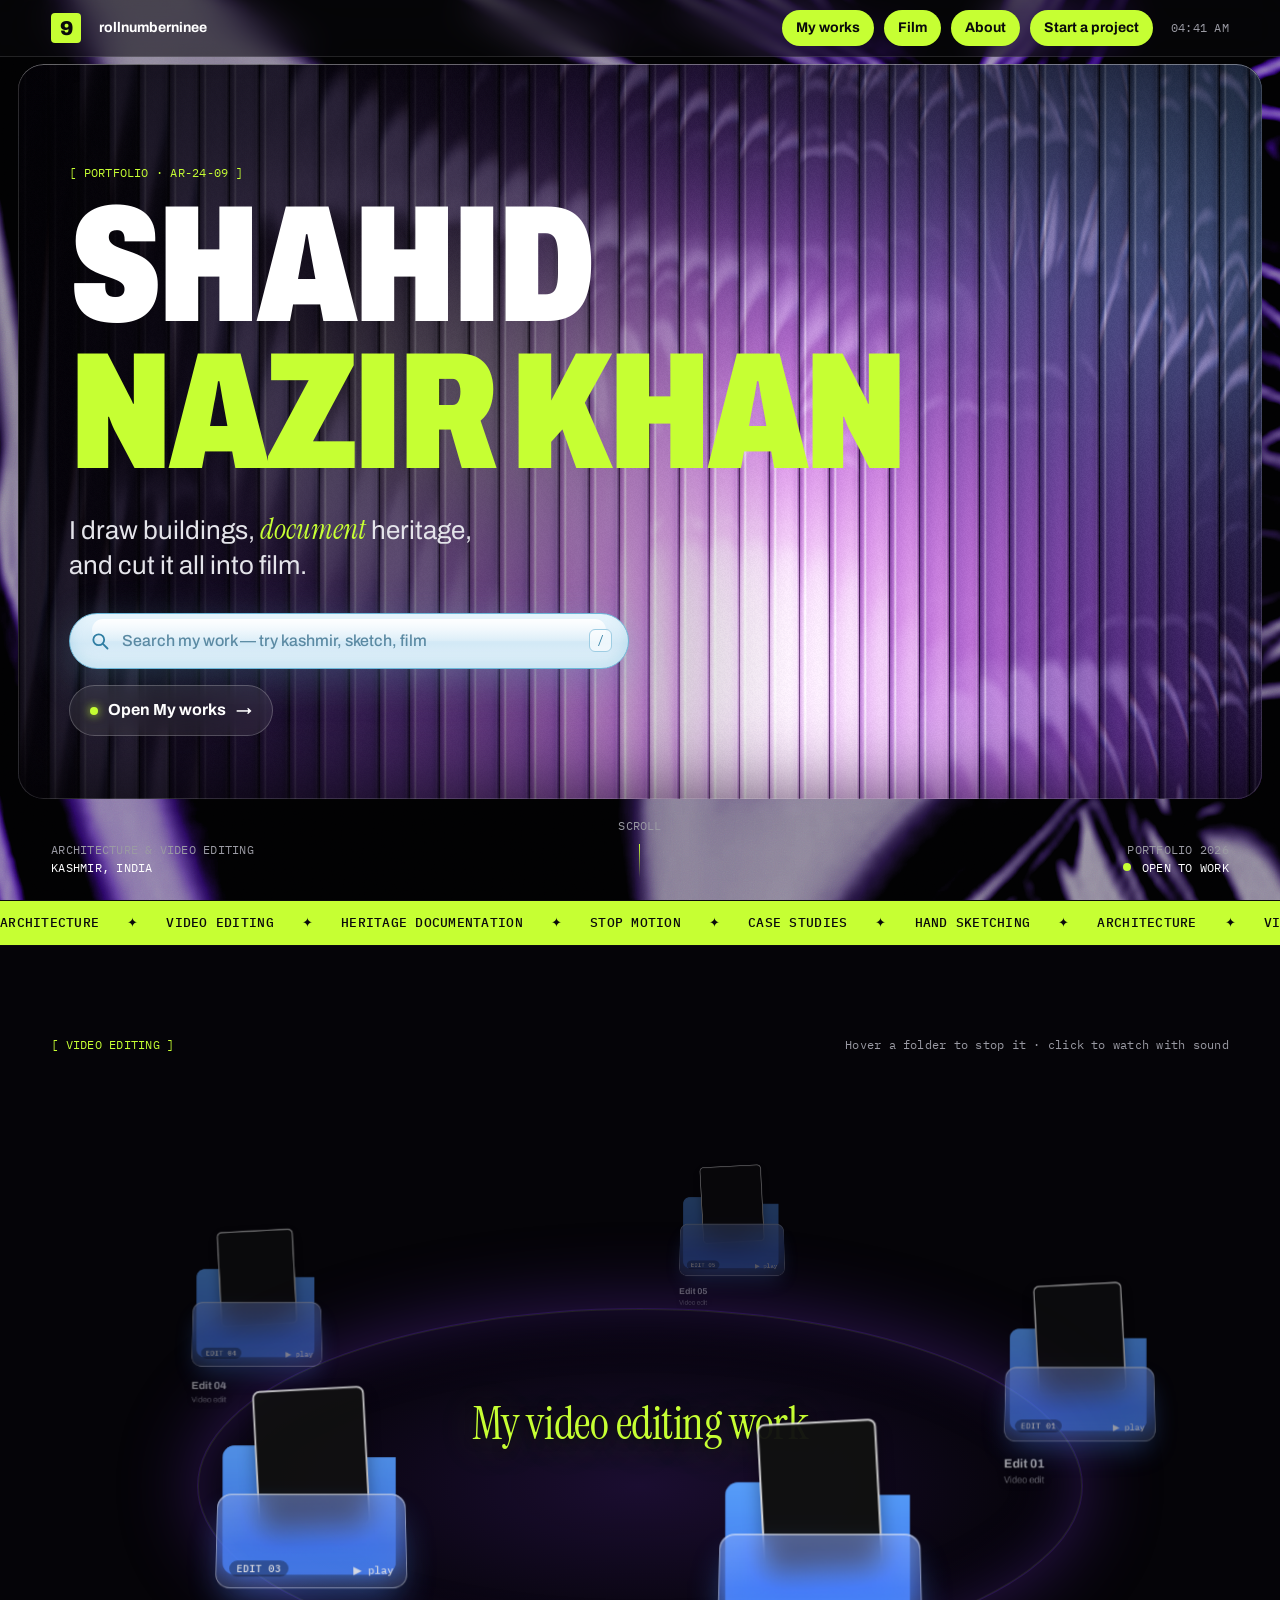
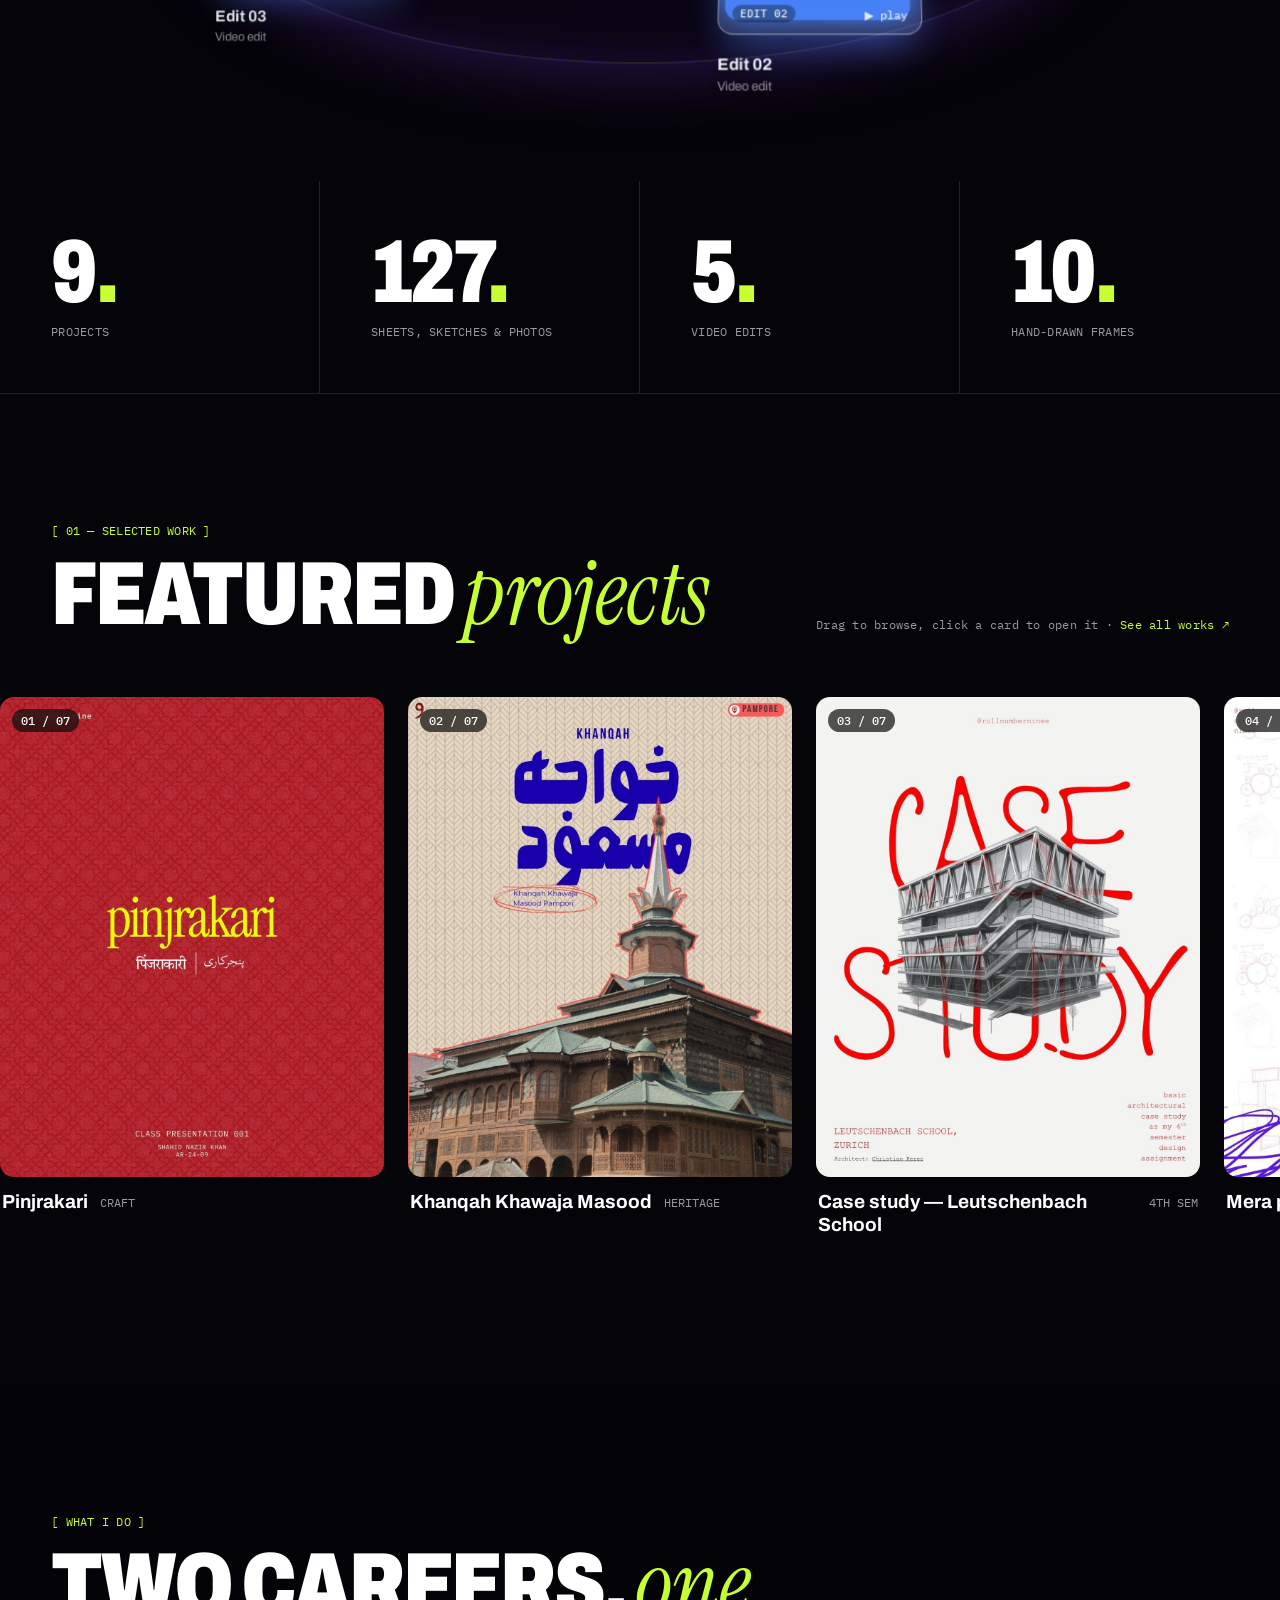
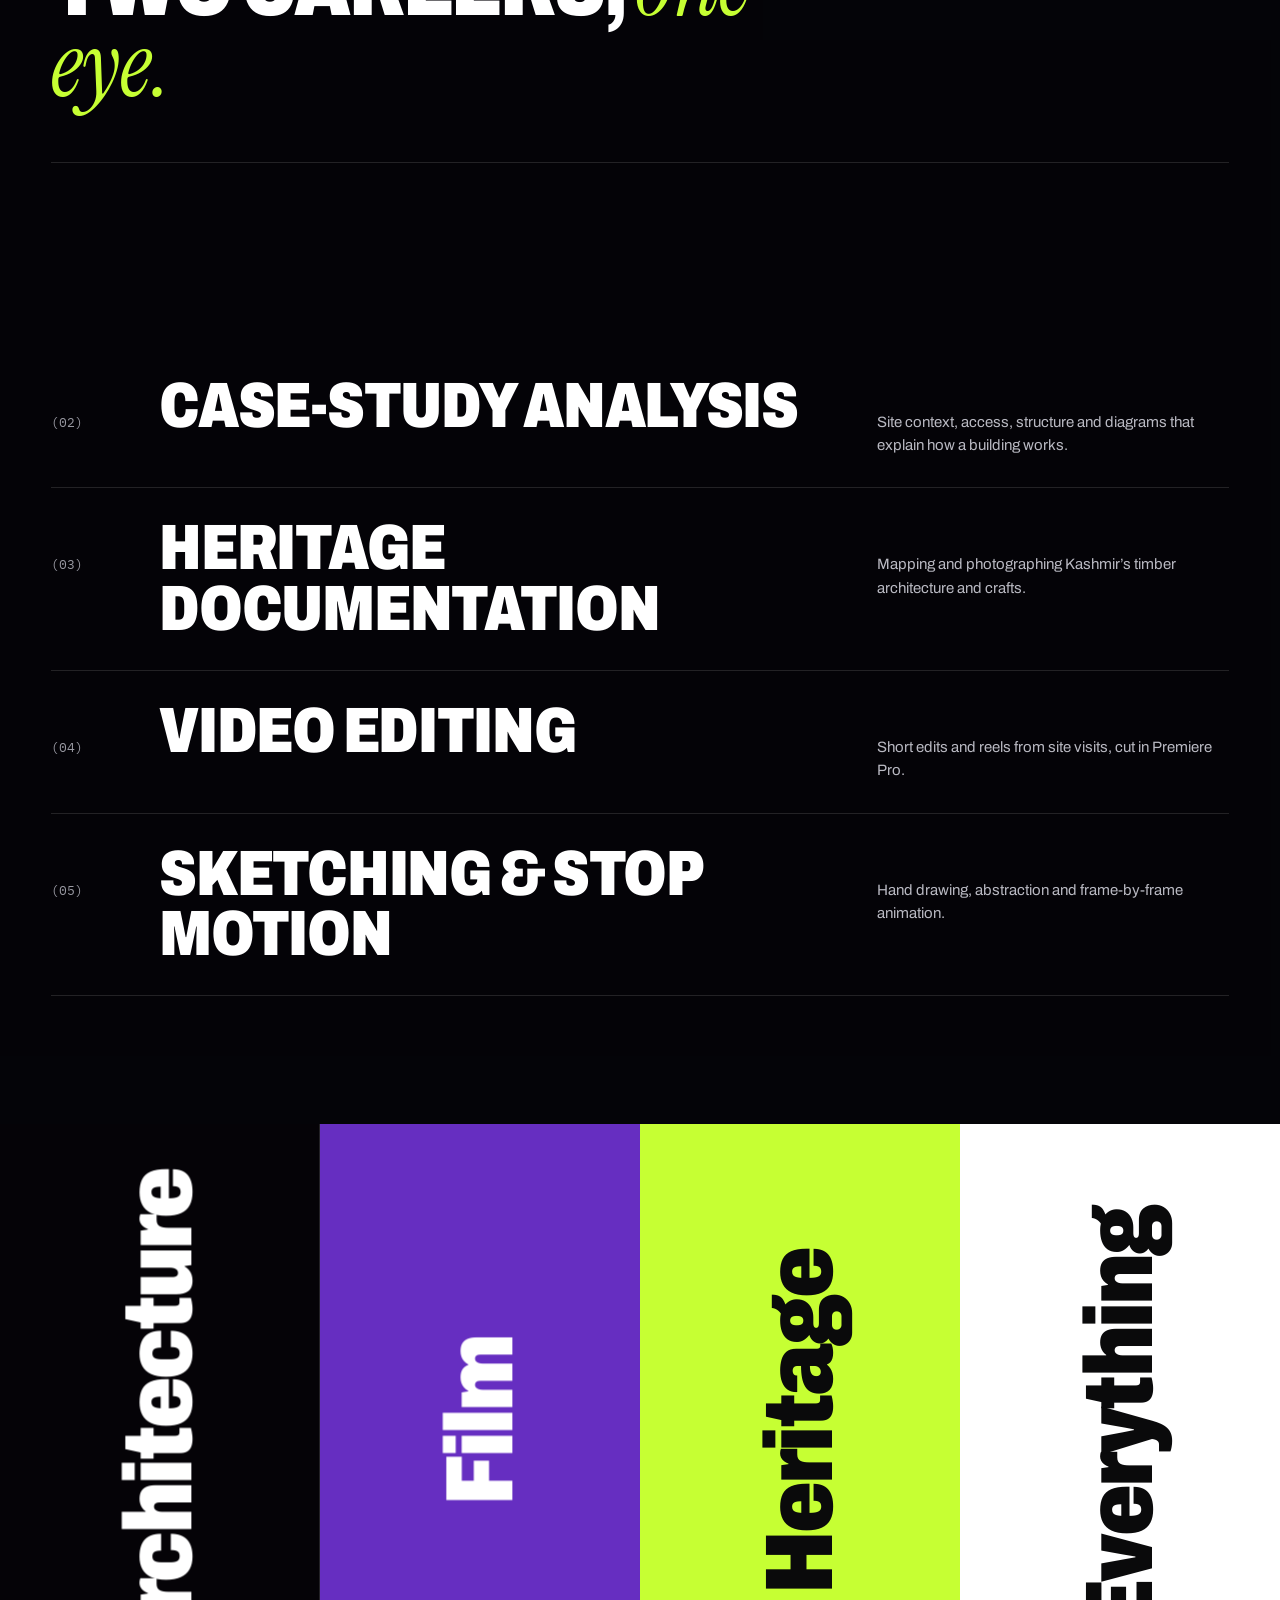
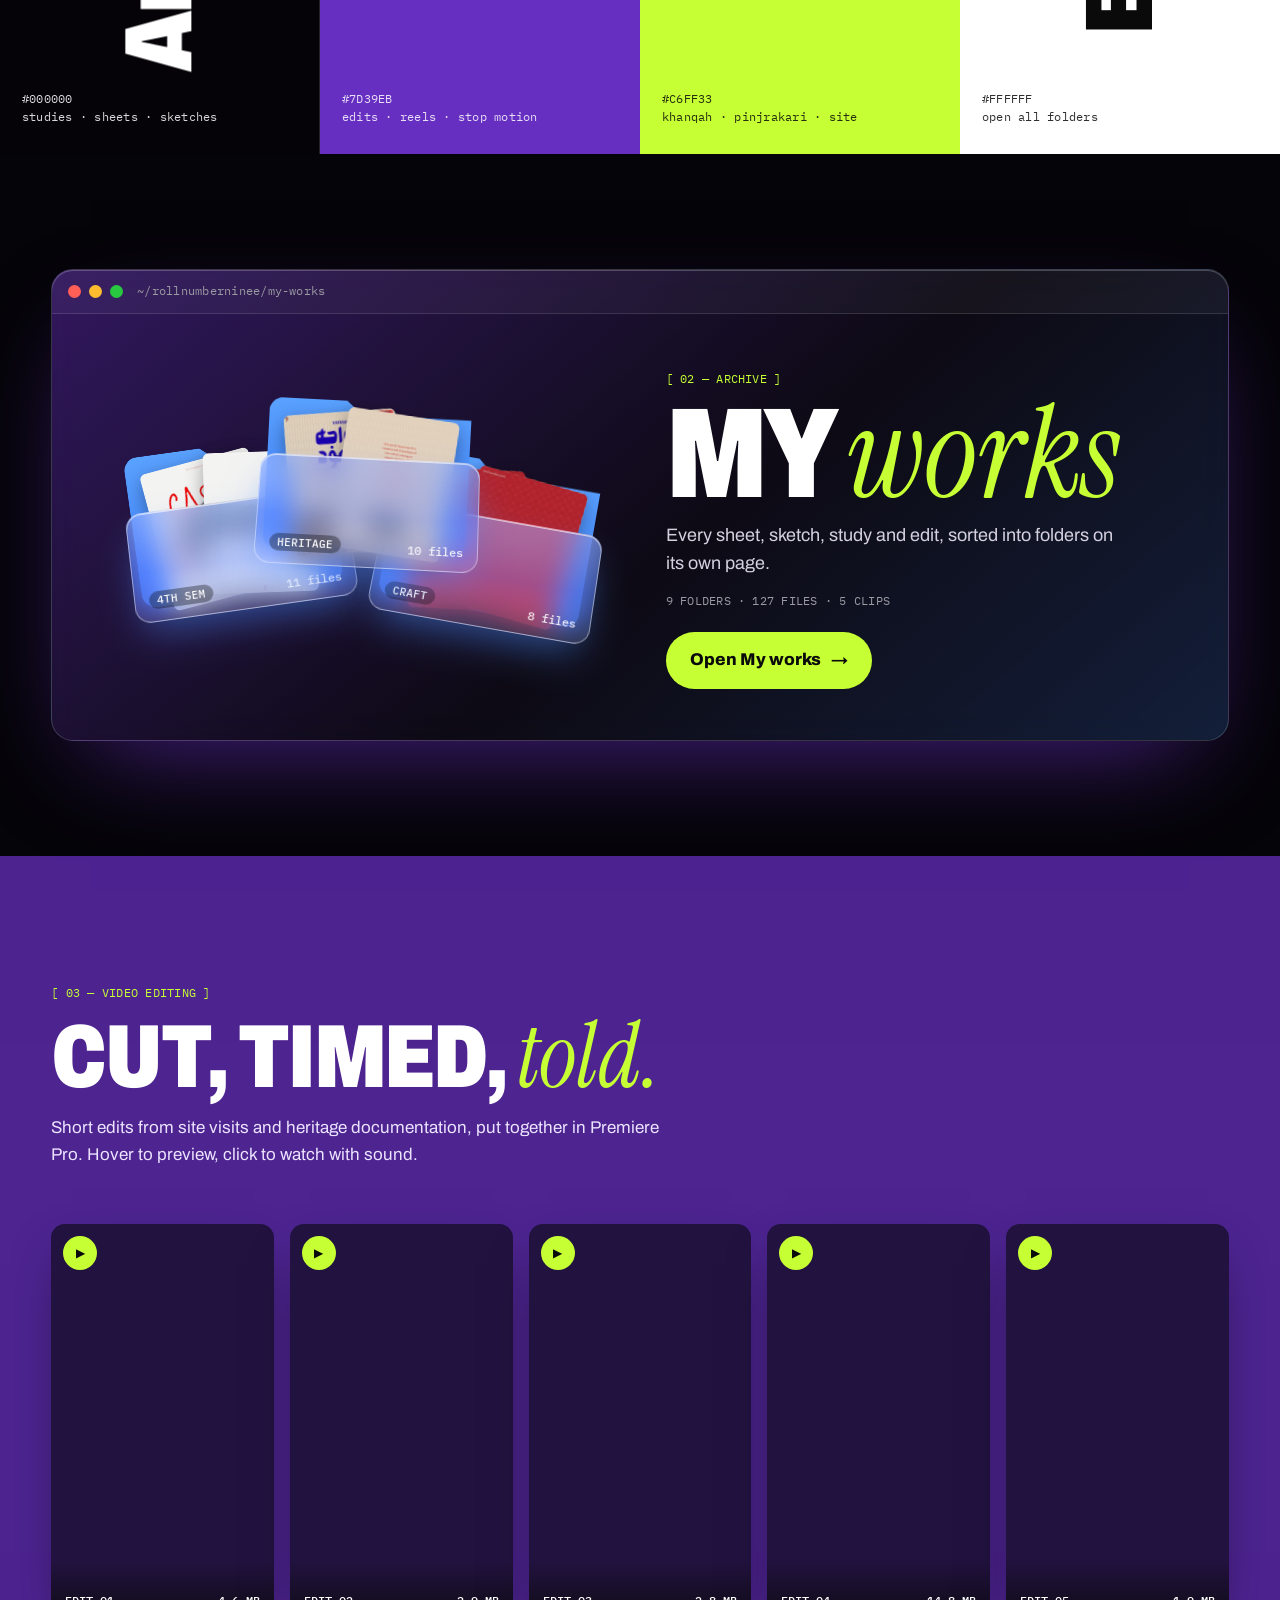
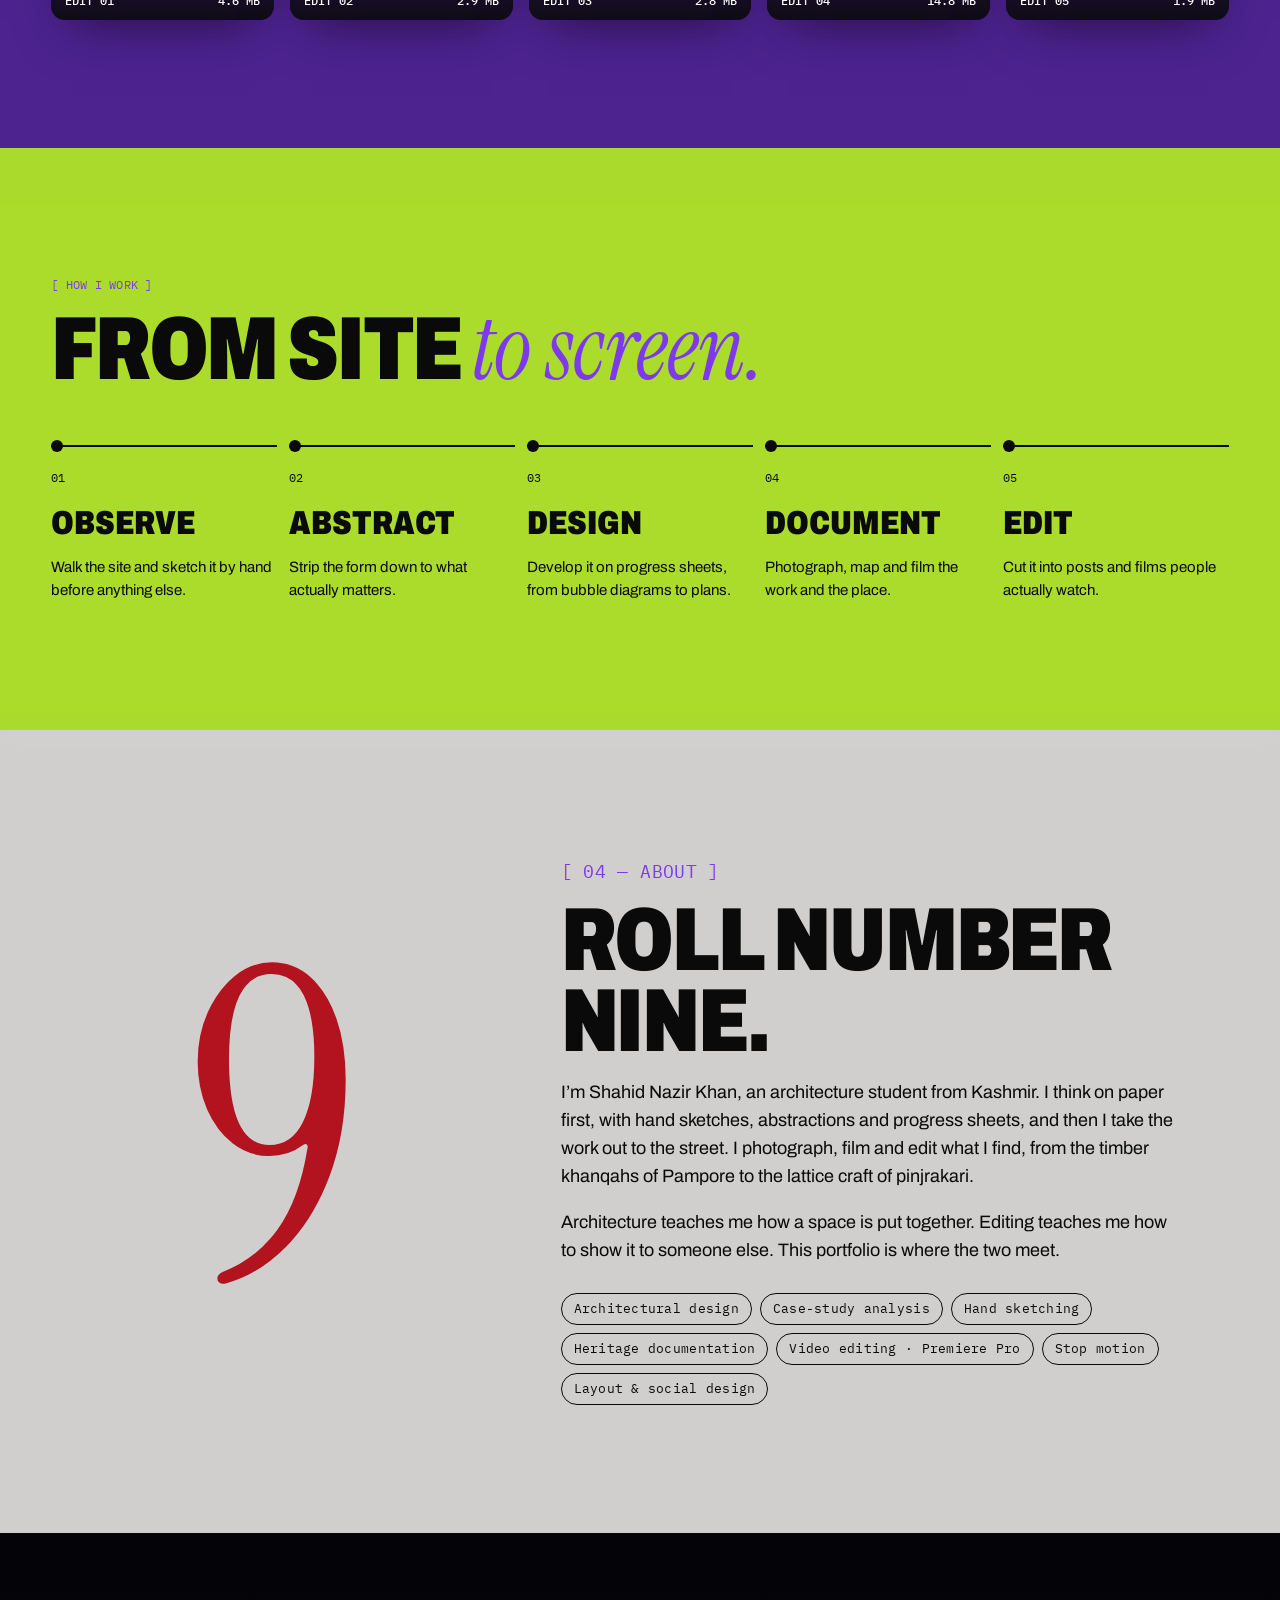
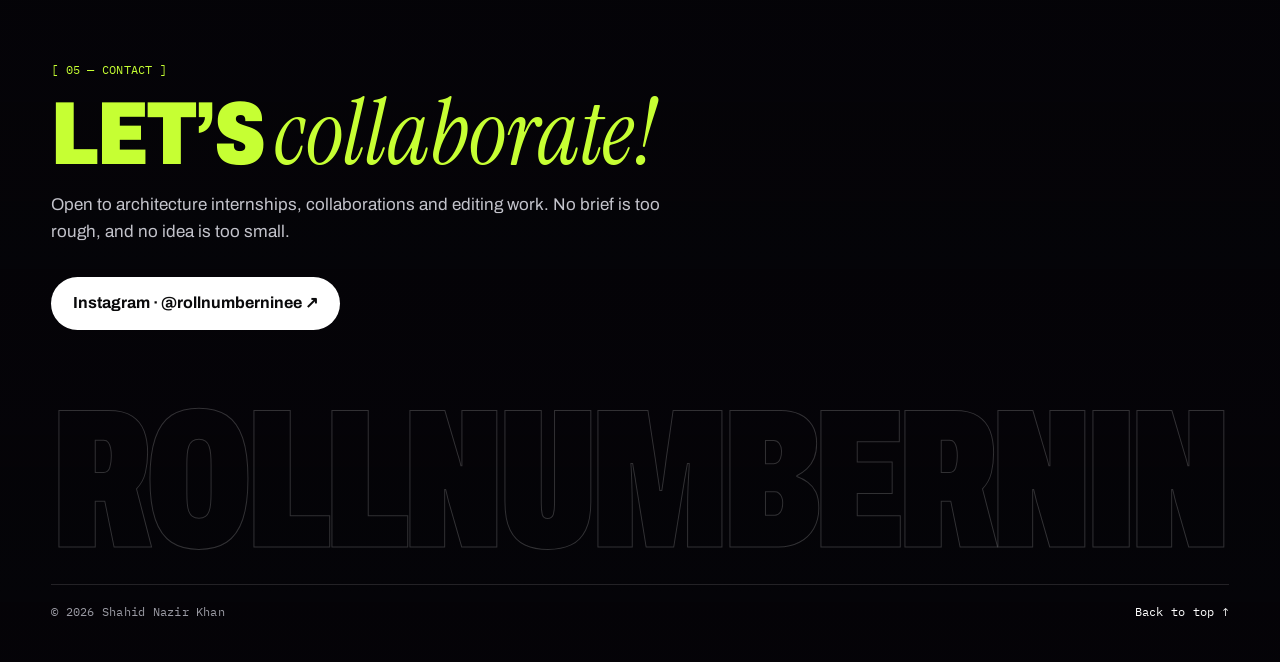
==== commit cfc6d31b: "Hero: remove poster stream and showreel card for a clean opening" ====
--- a/index.html
+++ b/index.html
@@ -41,8 +41,6 @@
     <canvas class="hero-glass" id="glass" aria-hidden="true"></canvas>
     <div class="hero-shade"></div>
 
-    <!-- stream of posters drifting right to left, spinning, fading out mid-way; app.js drives it -->
-    <div class="floaters" id="floaters" aria-hidden="true"></div>
 
     <div class="hero-inner">
       <p class="mono kicker">[ Portfolio · AR-24-09 ]</p>
@@ -61,13 +59,6 @@
       </form>
       <a class="hero-works" href="works.html"><span class="hw-dot"></span>Open My works <b>→</b></a>
     </div>
-
-    <!-- showreel card, after daylight's hero video thumb -->
-    <button class="showreel" id="showreel" aria-label="Play showreel">
-      <video src="assets/video/reel-01.mp4#t=1" muted loop playsinline autoplay preload="metadata"></video>
-      <span class="showreel-play">▶</span>
-      <span class="showreel-label mono">Showreel · 05 edits</span>
-    </button>
   </div>
 
   <!-- meta row, after hadiya's hero footer -->
--- a/styles.css
+++ b/styles.css
@@ -176,29 +176,6 @@
 .hero-role em { color: var(--lime); font-size: 1.12em; }
 .hero .search { animation: fade 1s .5s both; }
 
-/* poster stream; app.js sets each poster's transform and opacity every frame */
-.floaters { position: absolute; inset: 0; pointer-events: none; overflow: hidden; border-radius: inherit; }
-.fl {
-  position: absolute; left: 0; top: 0; height: auto; border-radius: 8px;
-  box-shadow: 0 24px 60px rgba(0,0,0,.5);
-  will-change: transform, opacity; opacity: 0;
-}
-
-/* showreel thumb, after daylight */
-.showreel {
-  position: absolute; right: clamp(14px, 2vw, 28px); bottom: clamp(14px, 2vw, 28px);
-  width: clamp(150px, 18vw, 260px); aspect-ratio: 16 / 10; padding: 0; overflow: hidden;
-  border: 2px solid var(--lime); border-radius: 14px; background: #111;
-  transition: transform .35s cubic-bezier(.2,.8,.2,1);
-}
-.showreel:hover { transform: scale(1.04); }
-.showreel video { width: 100%; height: 100%; object-fit: cover; }
-.showreel-play {
-  position: absolute; inset: 0; margin: auto; width: 44px; height: 44px; border-radius: 50%;
-  display: grid; place-items: center; background: var(--lime); color: var(--black); font-size: 14px;
-}
-.showreel-label { position: absolute; left: 10px; bottom: 8px; font-size: 11px; text-shadow: 0 1px 6px #000; }
-@media (max-width: 900px) { .showreel { display: none; } }
 
 /* meta row under the frame, after hadiya */
 .hero-meta {
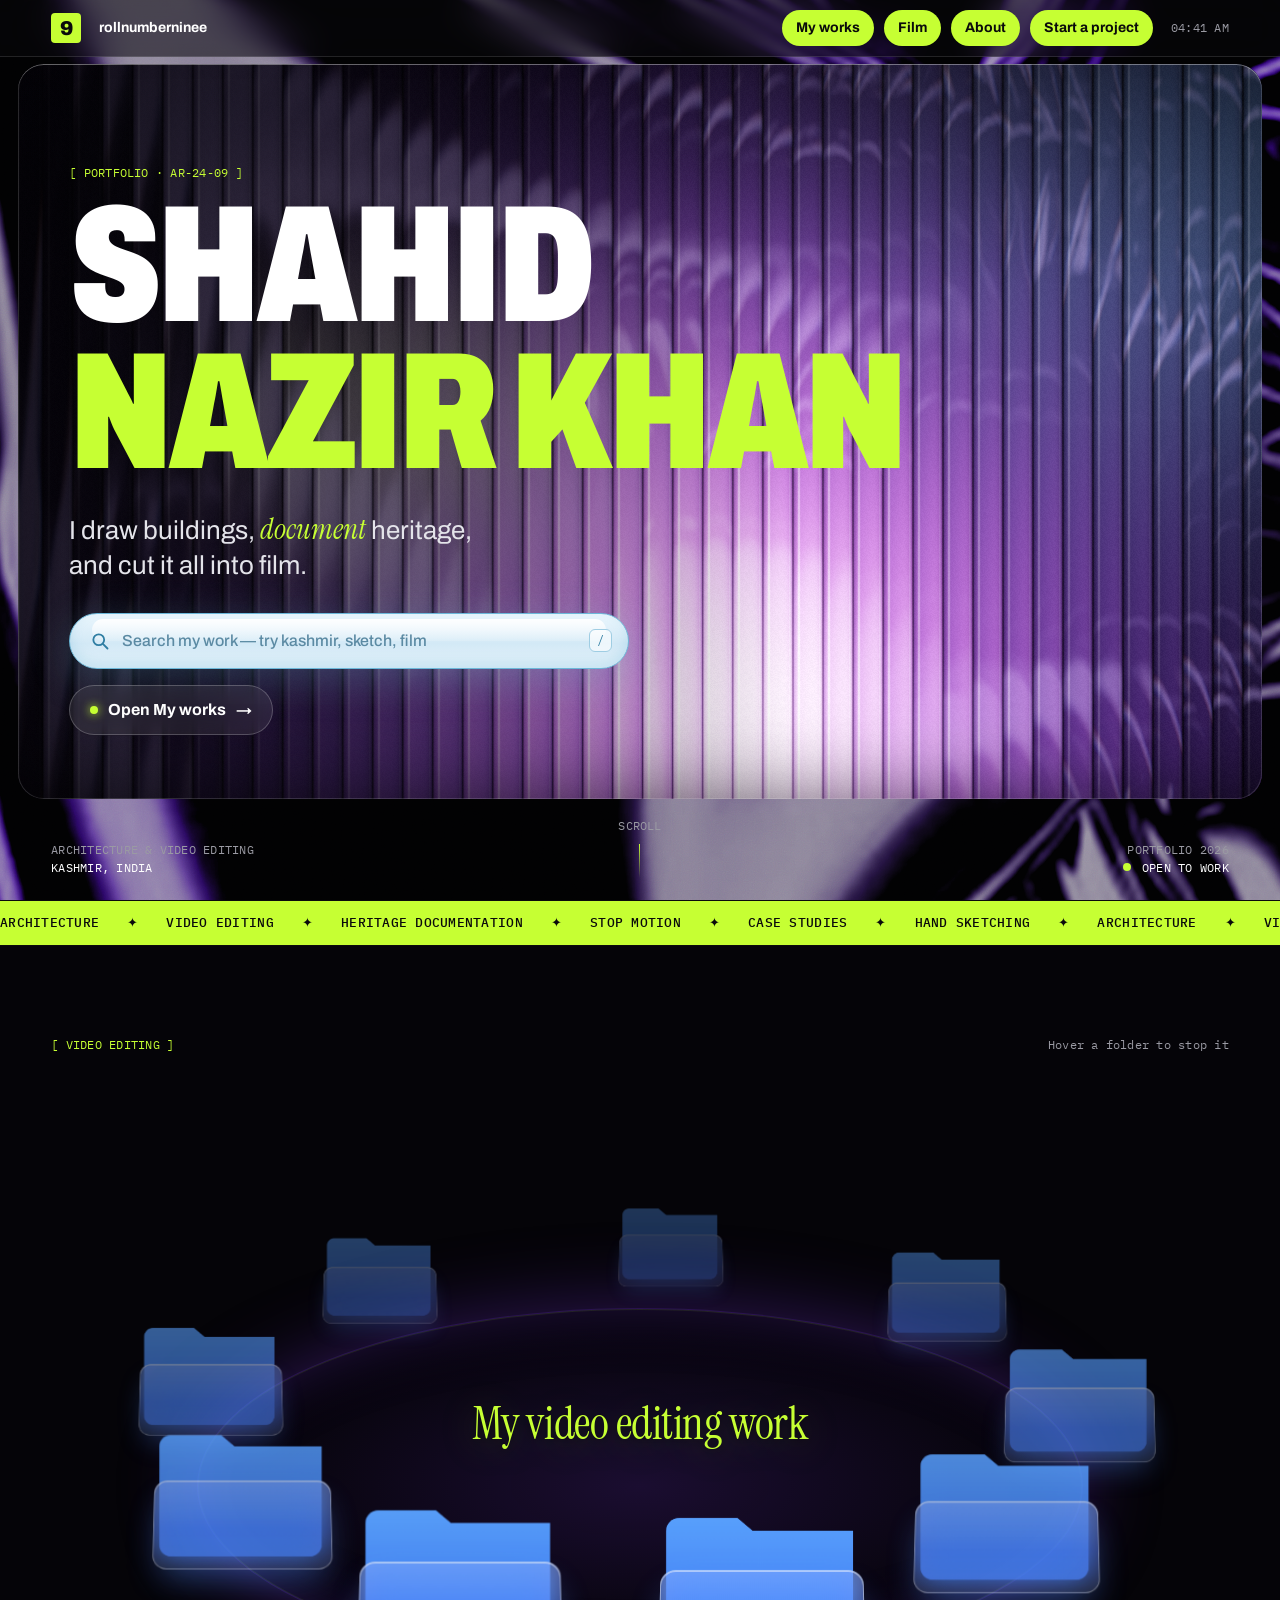
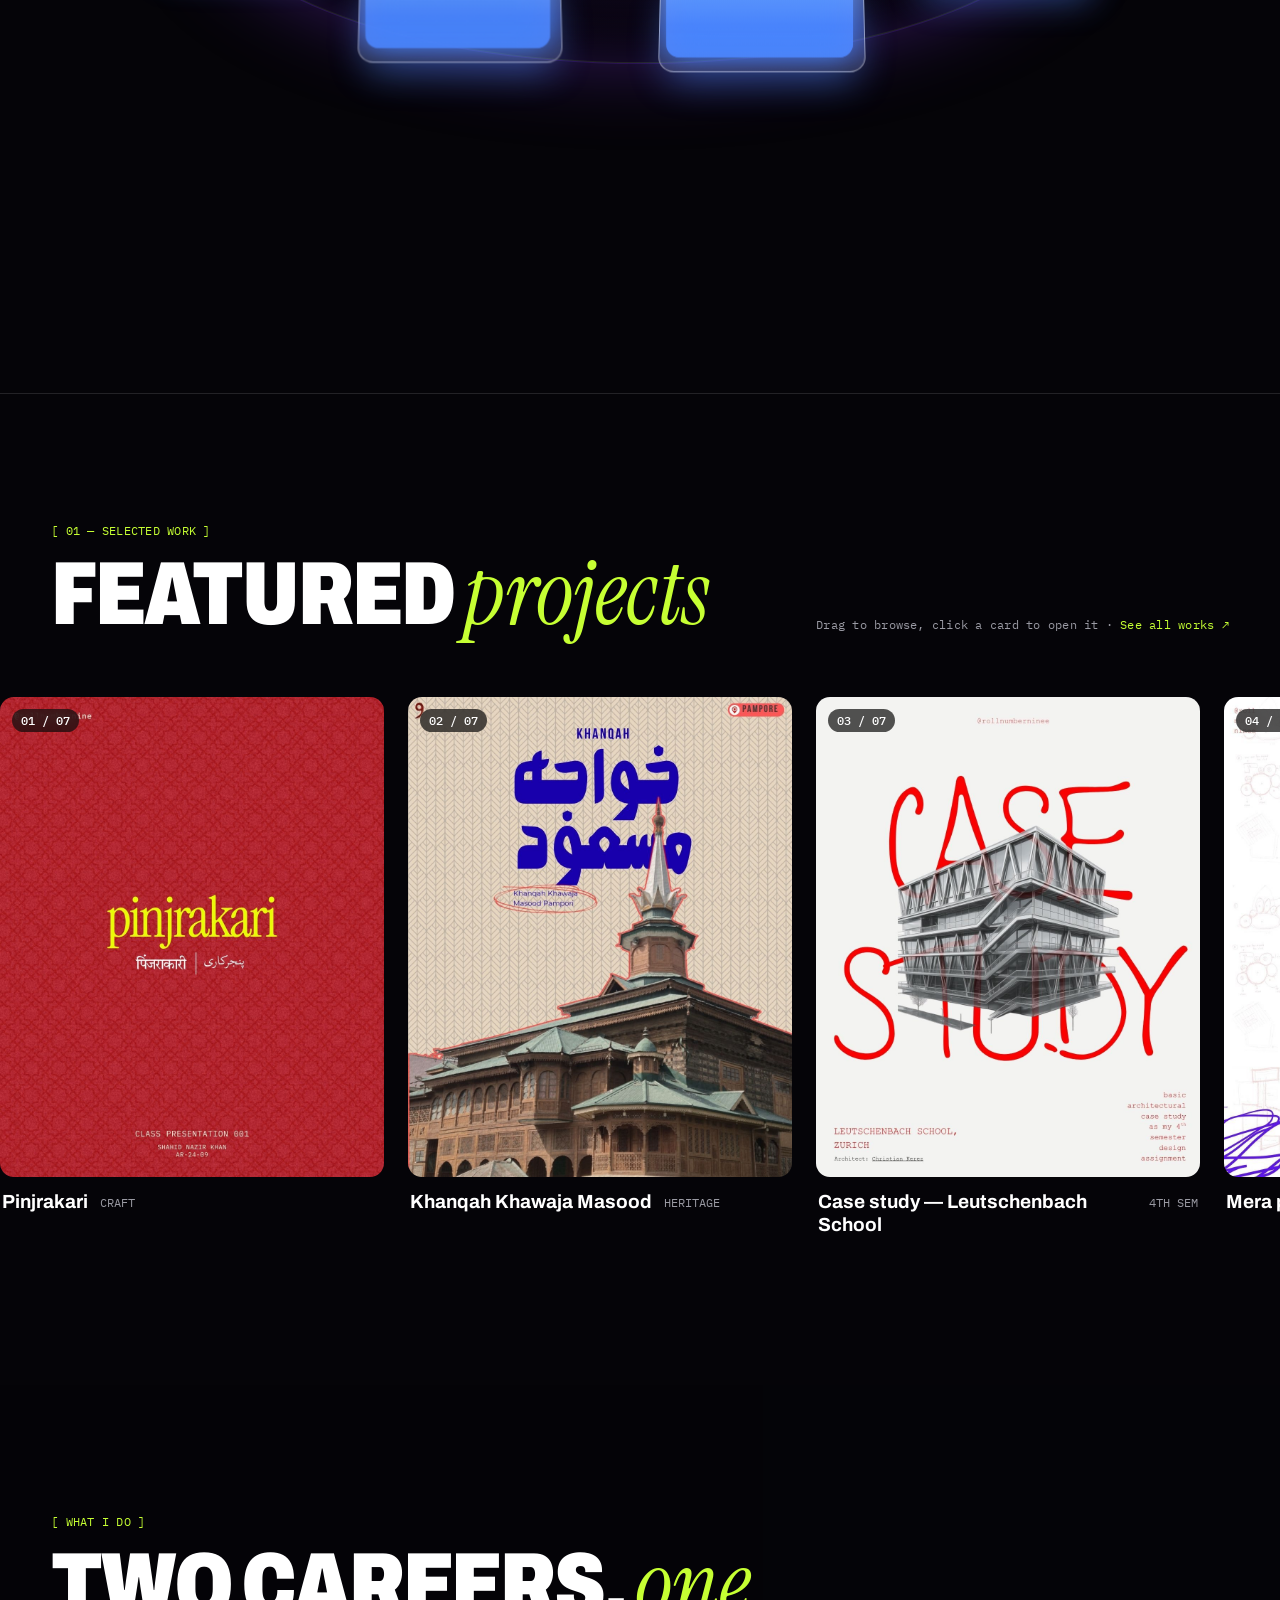
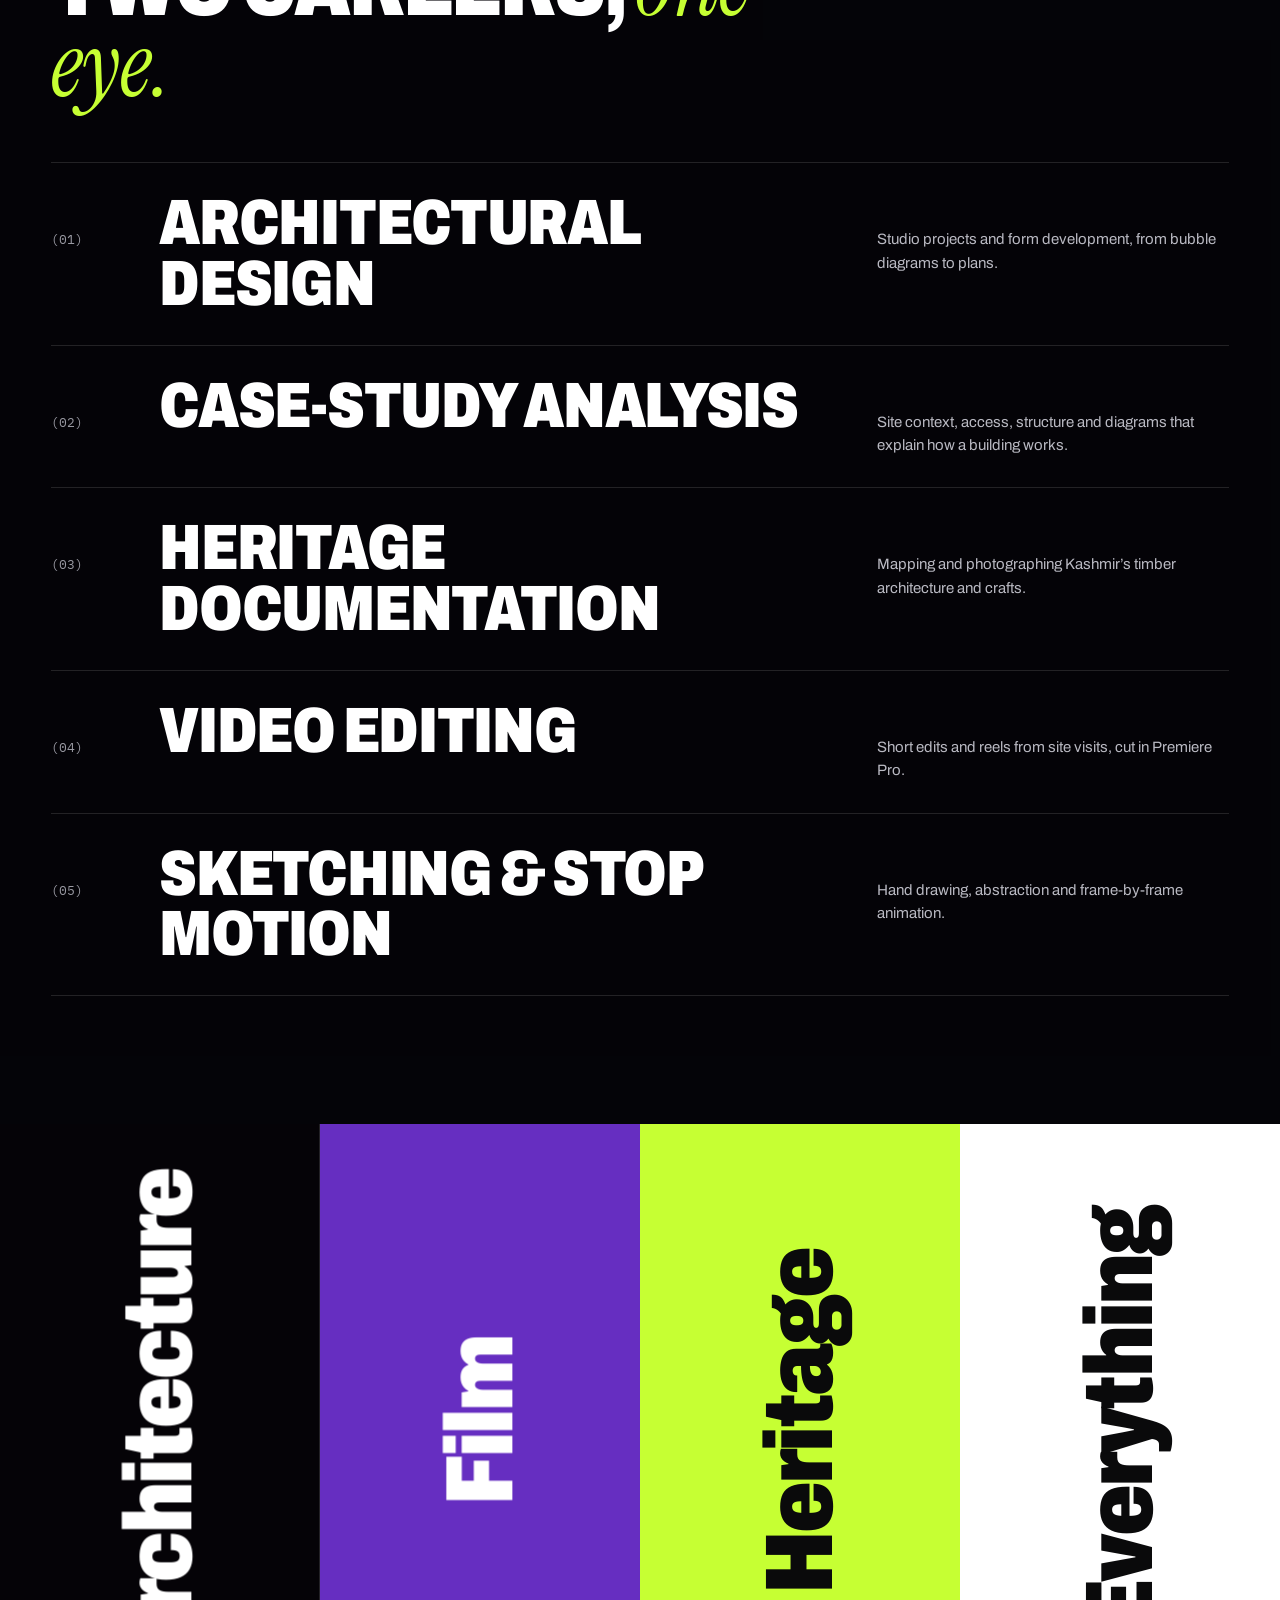
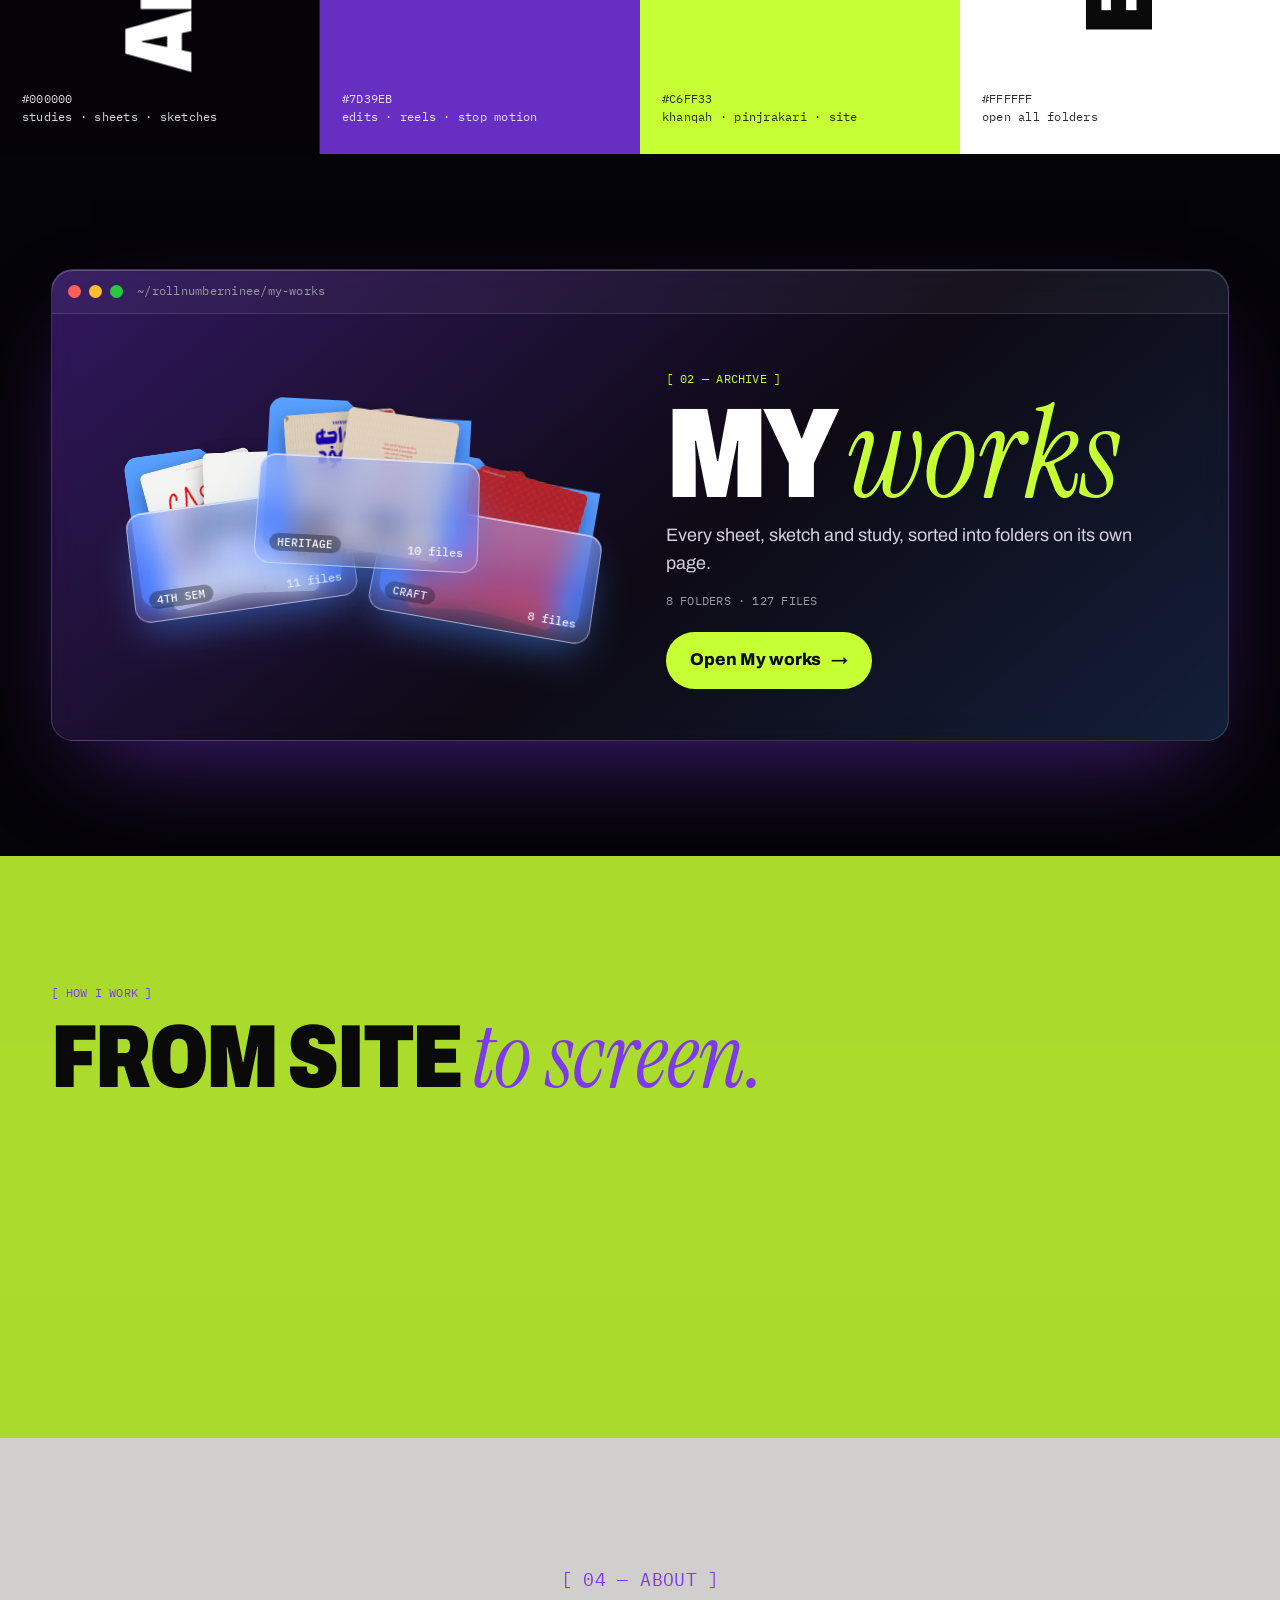
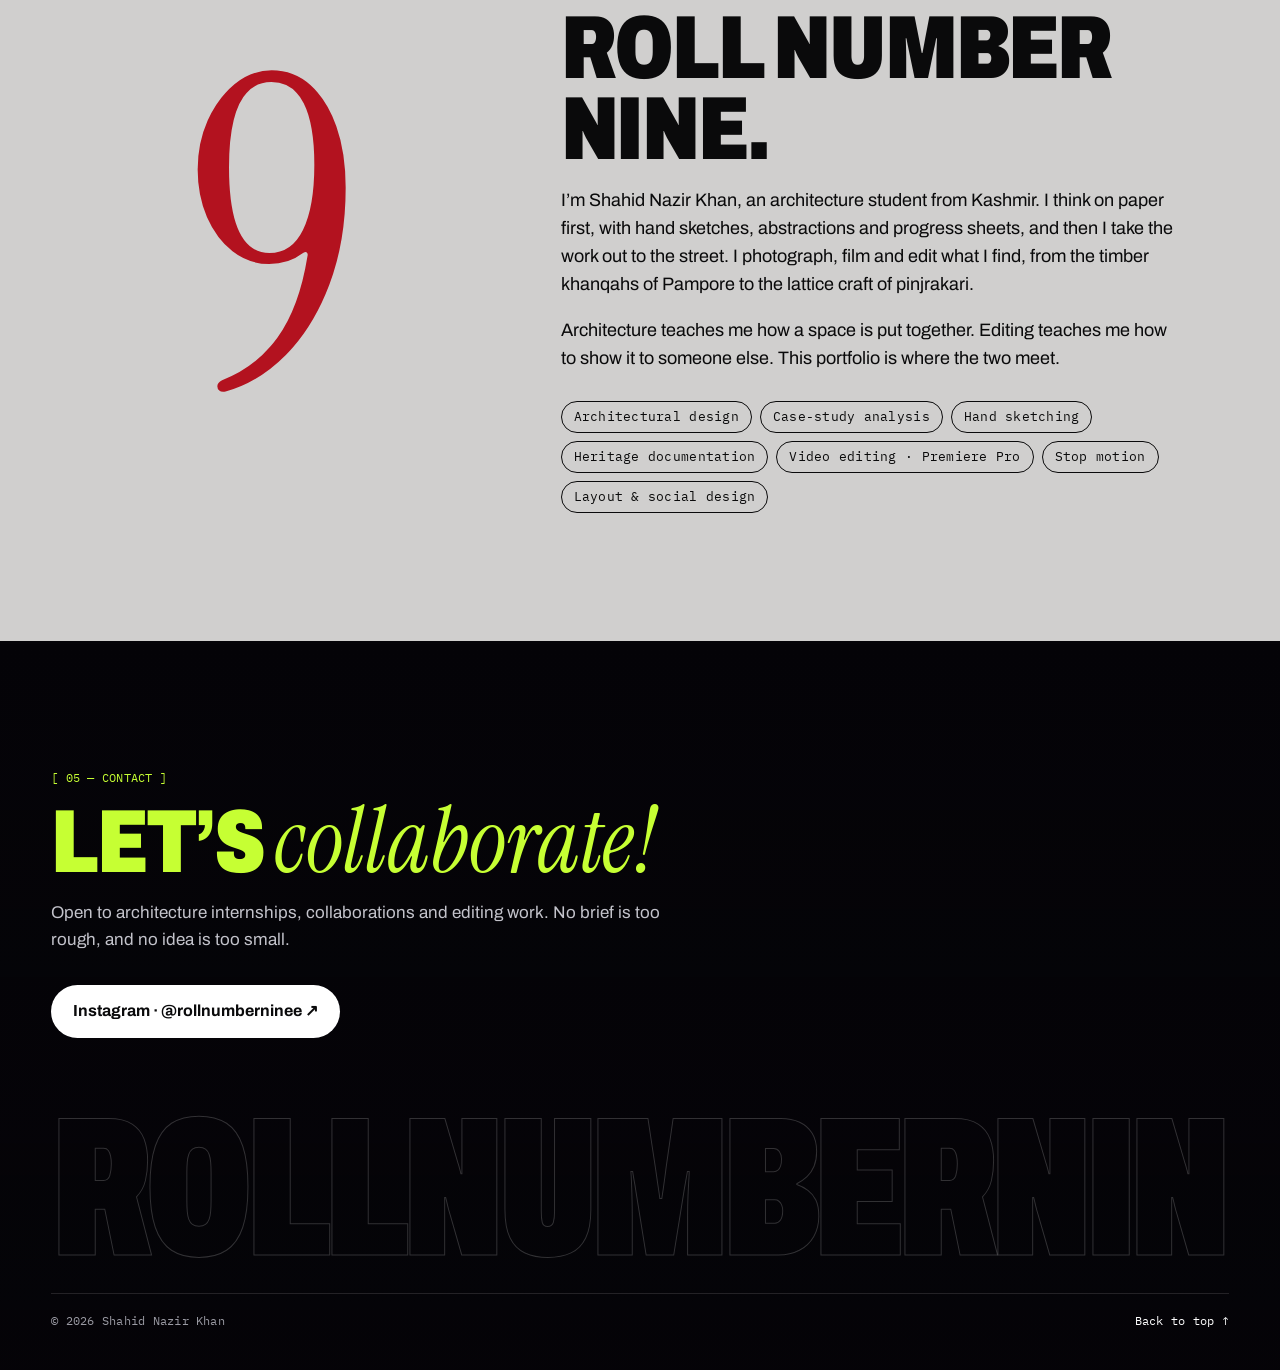
==== commit 9eed79ba: "Hide all videos from the site for now (files kept in assets/video)" ====
--- a/index.html
+++ b/index.html
@@ -28,7 +28,7 @@
   <span class="menubar-name">rollnumberninee</span>
   <nav>
     <a href="works.html" class="cta">My works</a>
-    <a href="#film" class="cta">Film</a>
+    <a href="#editing" class="cta">Film</a>
     <a href="#about" class="cta">About</a>
     <a href="#contact" class="cta cta-start">Start a project</a>
   </nav>
@@ -80,7 +80,7 @@
 <section class="reel-ring" id="editing" aria-label="Video editing work">
   <div class="section-head row">
     <p class="mono kicker">[ Video editing ]</p>
-    <p class="mono hint">Hover a folder to stop it · click to watch with sound</p>
+    <p class="mono hint">Hover a folder to stop it</p>
   </div>
   <div class="orbit" id="reelOrbit">
     <i class="orbit-track" aria-hidden="true"></i>
@@ -93,7 +93,6 @@
 <section class="stats" aria-label="In numbers">
   <div class="stat reveal"><b class="count" data-to="projects">0</b><span class="mono">projects</span></div>
   <div class="stat reveal"><b class="count" data-to="images">0</b><span class="mono">sheets, sketches &amp; photos</span></div>
-  <div class="stat reveal"><b class="count" data-to="reels">0</b><span class="mono">video edits</span></div>
   <div class="stat reveal"><b class="count" data-to="frames">0</b><span class="mono">hand-drawn frames</span></div>
 </section>
 
@@ -147,21 +146,11 @@
     <span class="cta-text">
       <span class="mono kicker">[ 02 — Archive ]</span>
       <span class="cta-title">My <em>works</em></span>
-      <span class="cta-sub">Every sheet, sketch, study and edit, sorted into folders on its own page.</span>
+      <span class="cta-sub">Every sheet, sketch and study, sorted into folders on its own page.</span>
       <span class="mono cta-count" id="ctaCount"></span>
       <span class="cta-btn">Open My works <b>→</b></span>
     </span>
   </a>
-</section>
-
-<!-- ───────── film ───────── -->
-<section class="film" id="film">
-  <div class="section-head">
-    <p class="mono kicker">[ 03 — Video editing ]</p>
-    <h2>Cut, timed, <em>told.</em></h2>
-    <p class="section-sub">Short edits from site visits and heritage documentation, put together in Premiere Pro. Hover to preview, click to watch with sound.</p>
-  </div>
-  <div class="reels" id="reels"></div>
 </section>
 
 <!-- ───────── process ───────── -->
--- a/styles.css
+++ b/styles.css
@@ -459,7 +459,7 @@
 
 /* ── stats, after tharun ── */
 .stats {
-  display: grid; grid-template-columns: repeat(4, 1fr);
+  display: grid; grid-template-columns: repeat(3, 1fr);
   border-bottom: 1px solid var(--line);
 }
 .stat { padding: clamp(28px, 4vw, 52px) var(--gutter); border-right: 1px solid var(--line); }
@@ -469,9 +469,8 @@
 .stat b::after { content: "."; color: var(--lime); }
 .stat span { display: block; margin-top: 10px; font-size: 12px; text-transform: uppercase; color: var(--muted); }
 @media (max-width: 760px) {
-  .stats { grid-template-columns: 1fr 1fr; }
-  .stat:nth-child(2) { border-right: 0; }
-  .stat:nth-child(-n+2) { border-bottom: 1px solid var(--line); }
+  .stat { padding-inline: 14px; }
+  .stat b { font-size: clamp(36px, 11vw, 56px); }
 }
 
 /* ── selected work rail, after hadiya ── */
